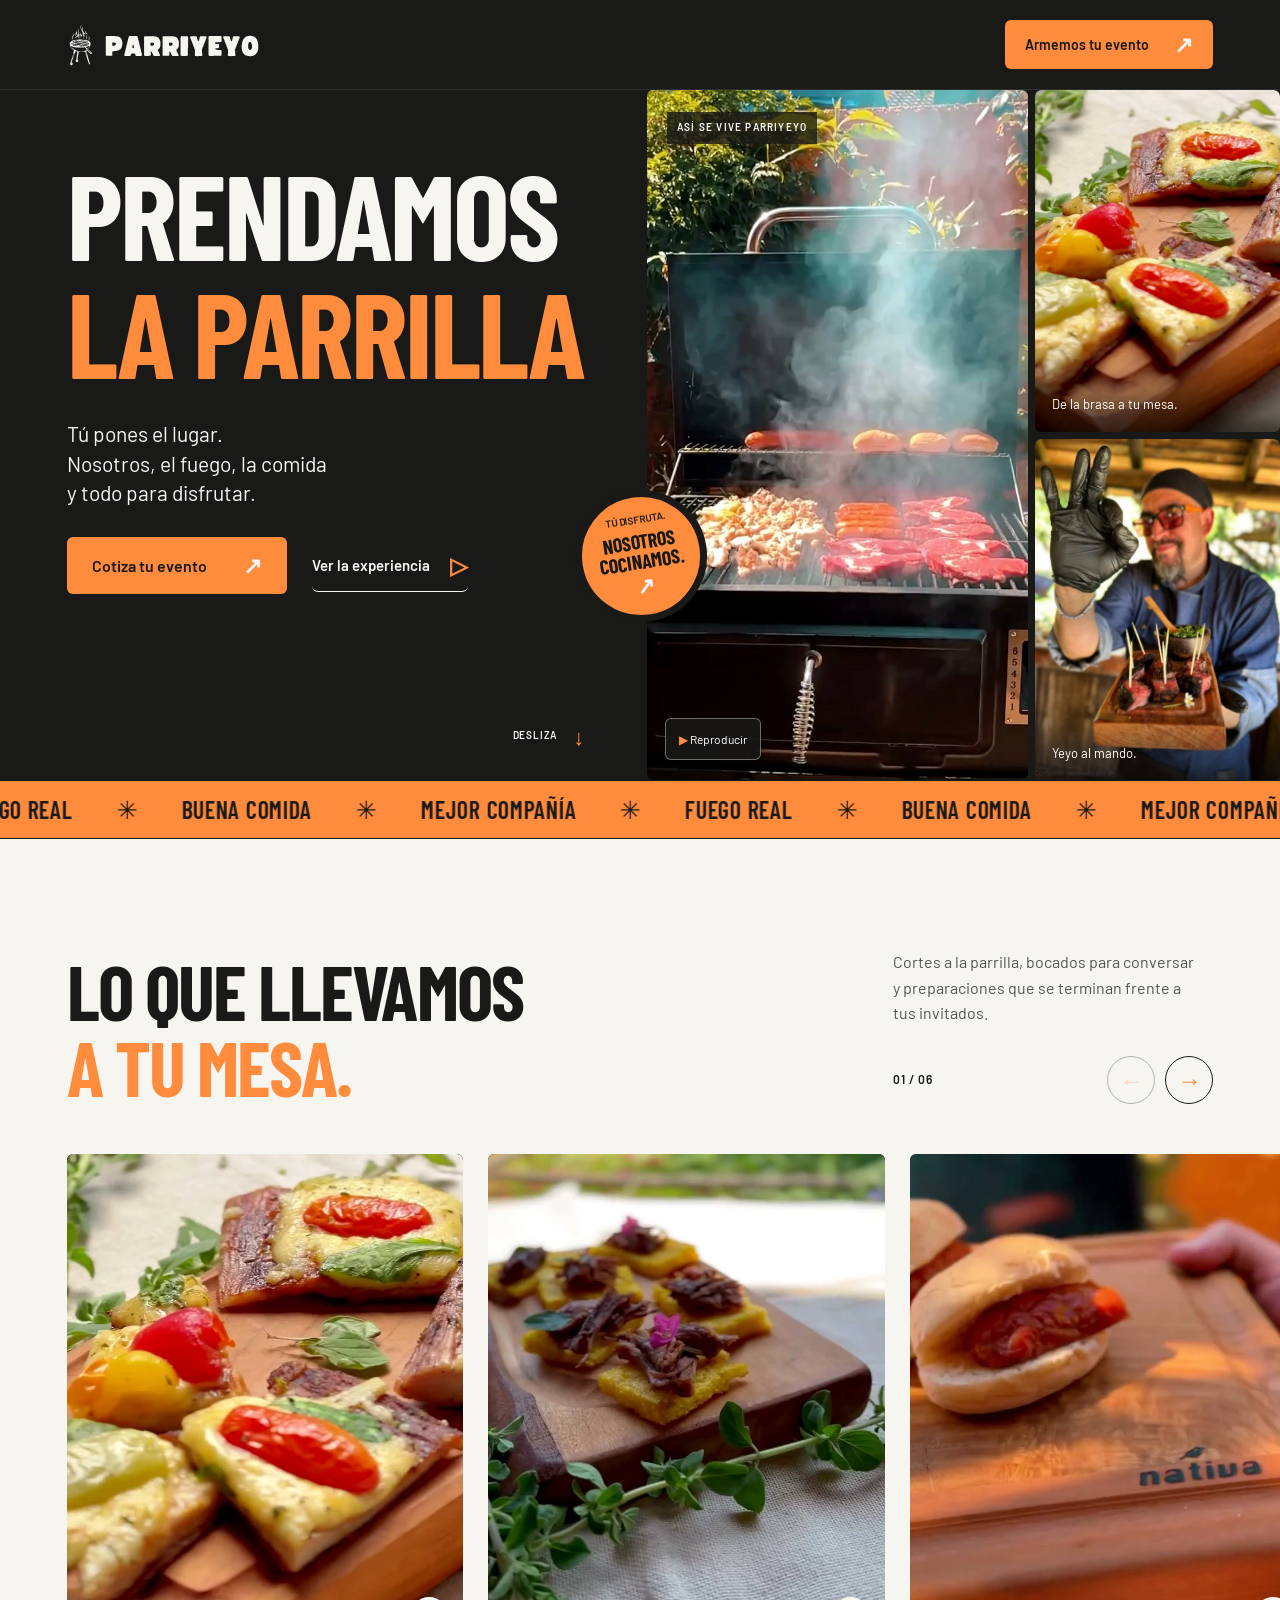
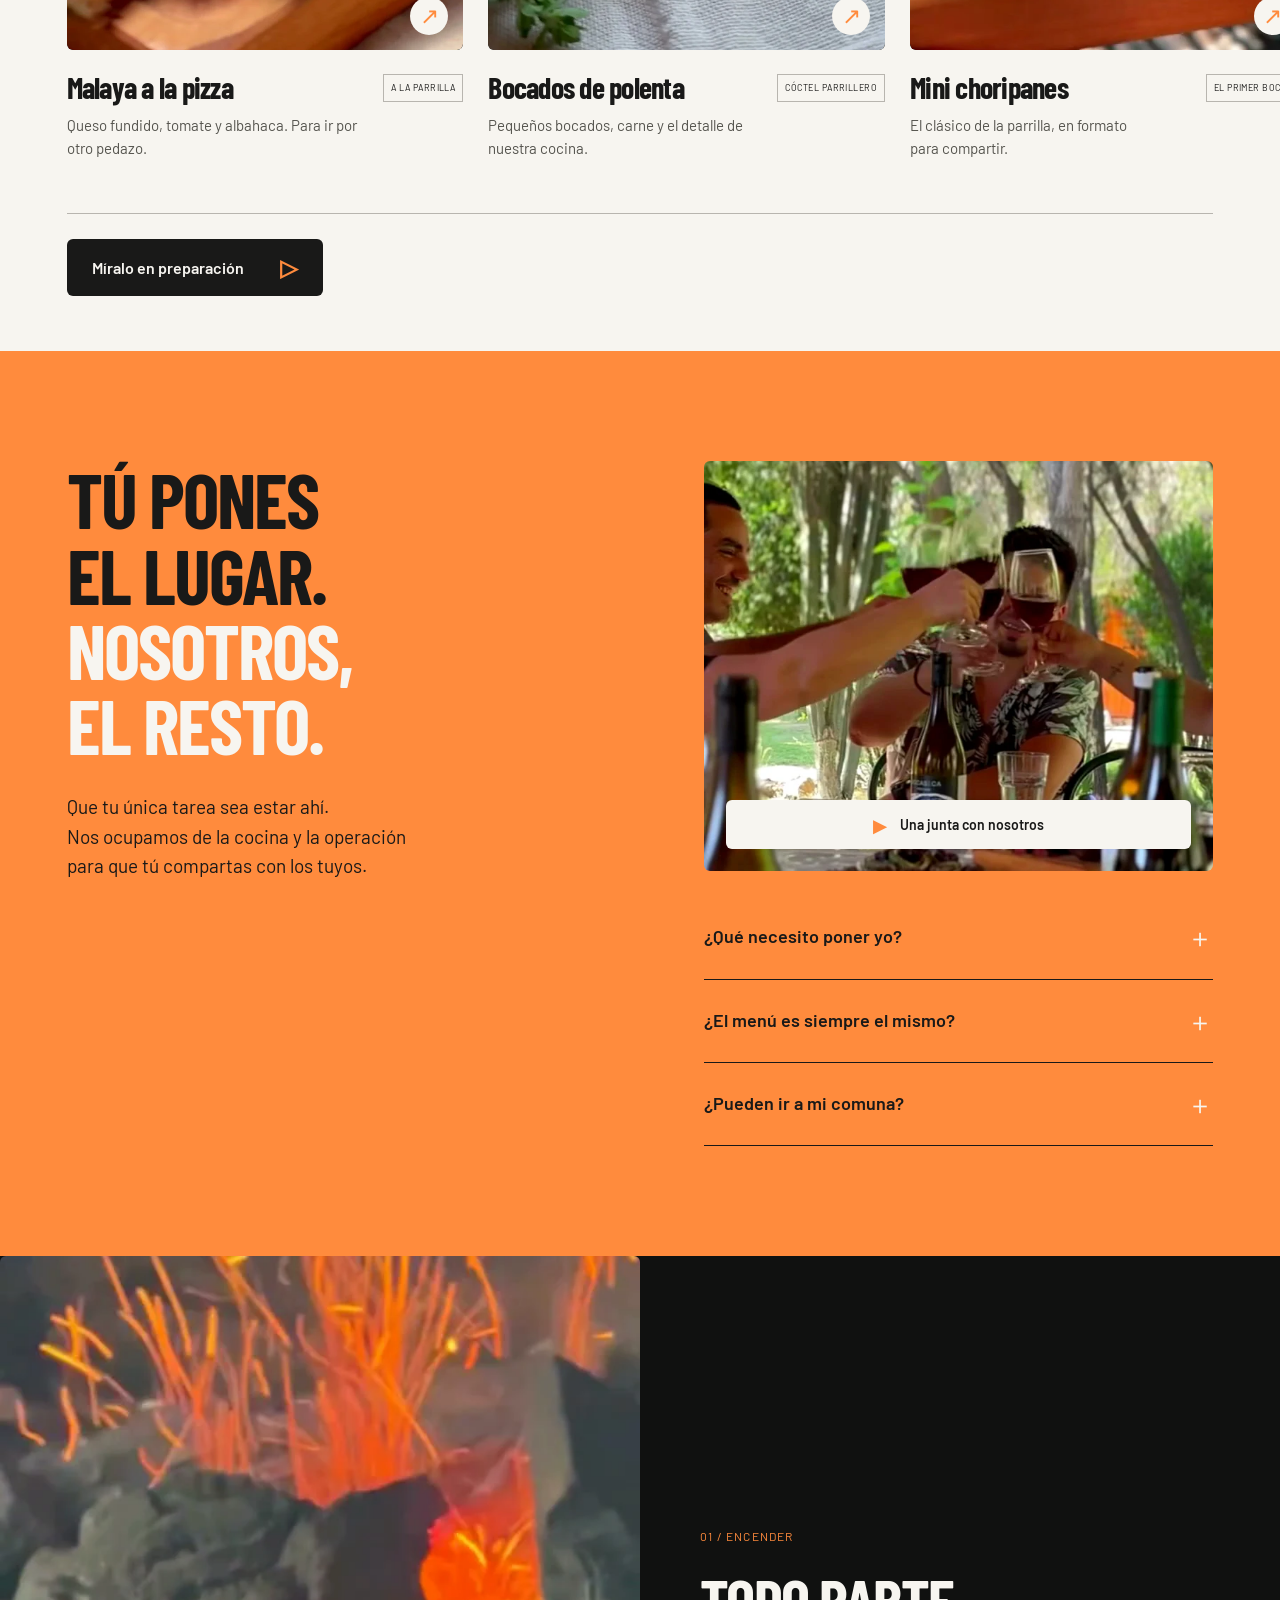
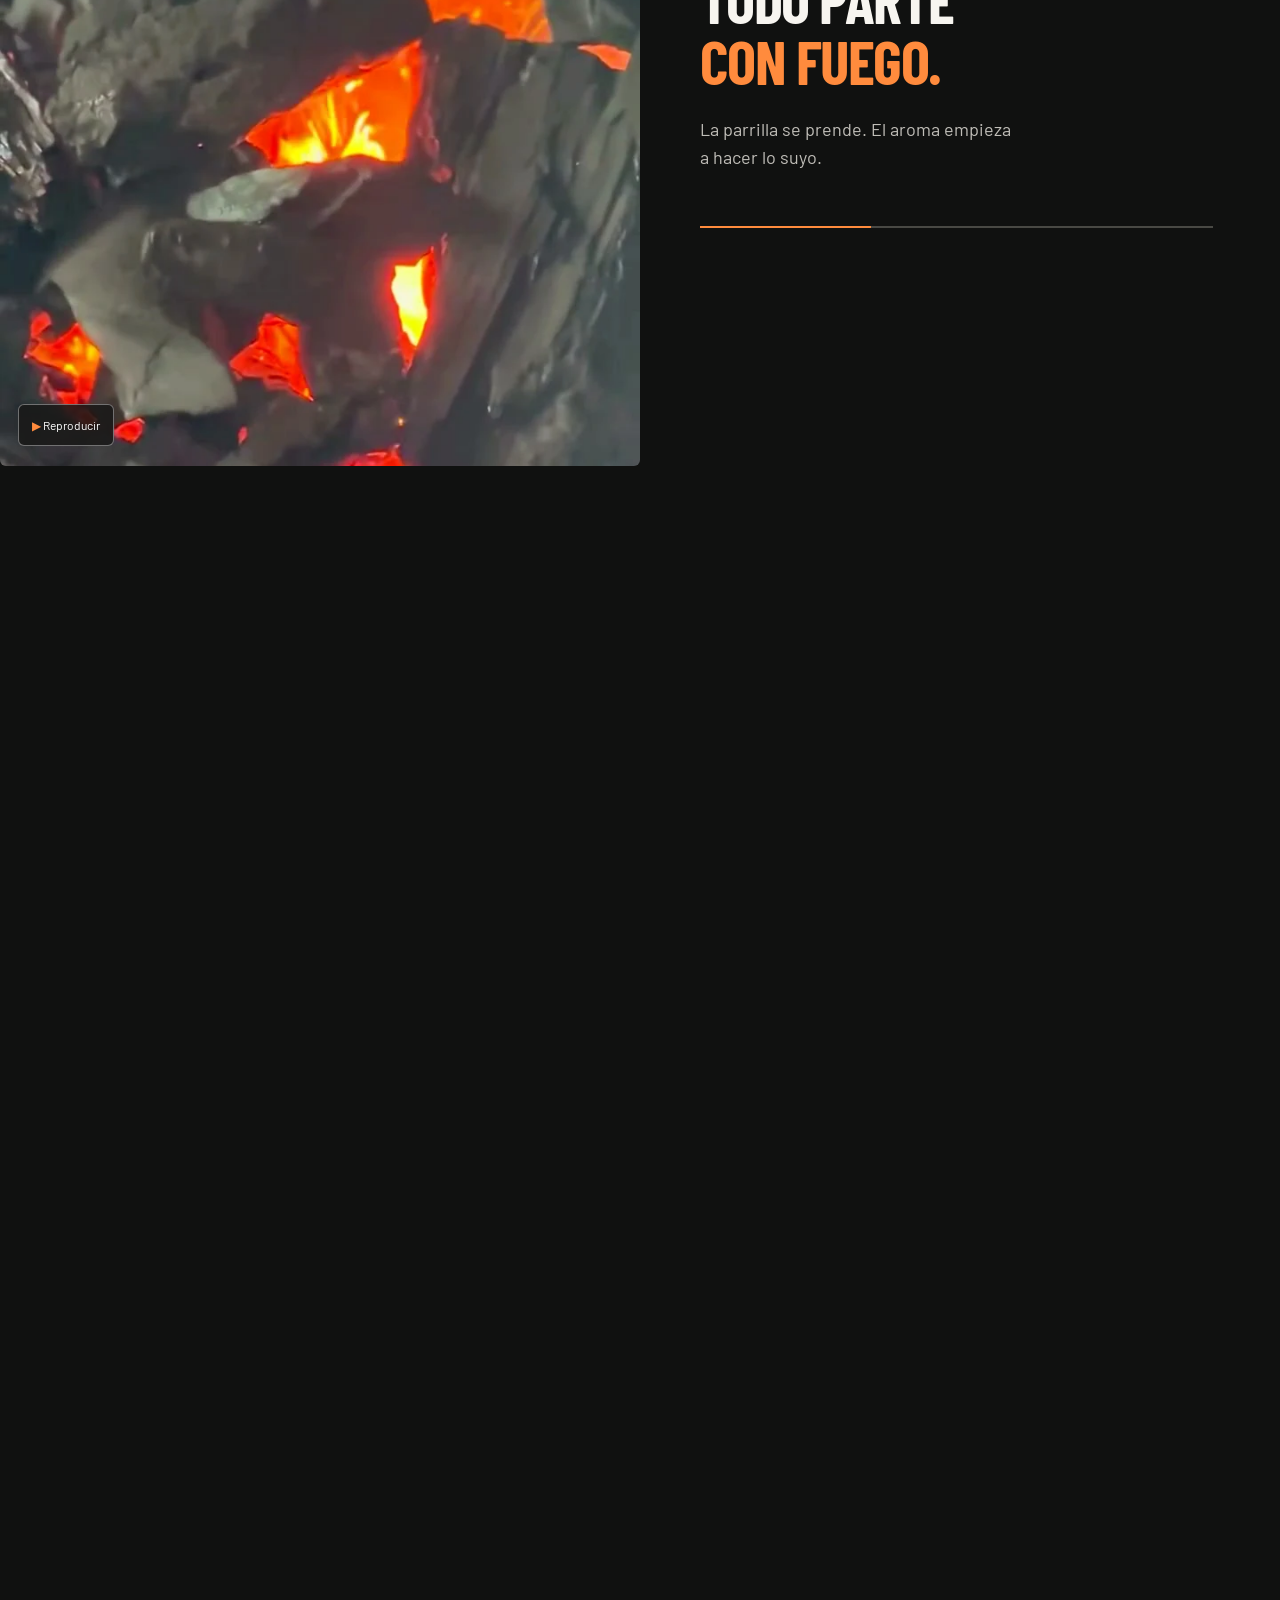
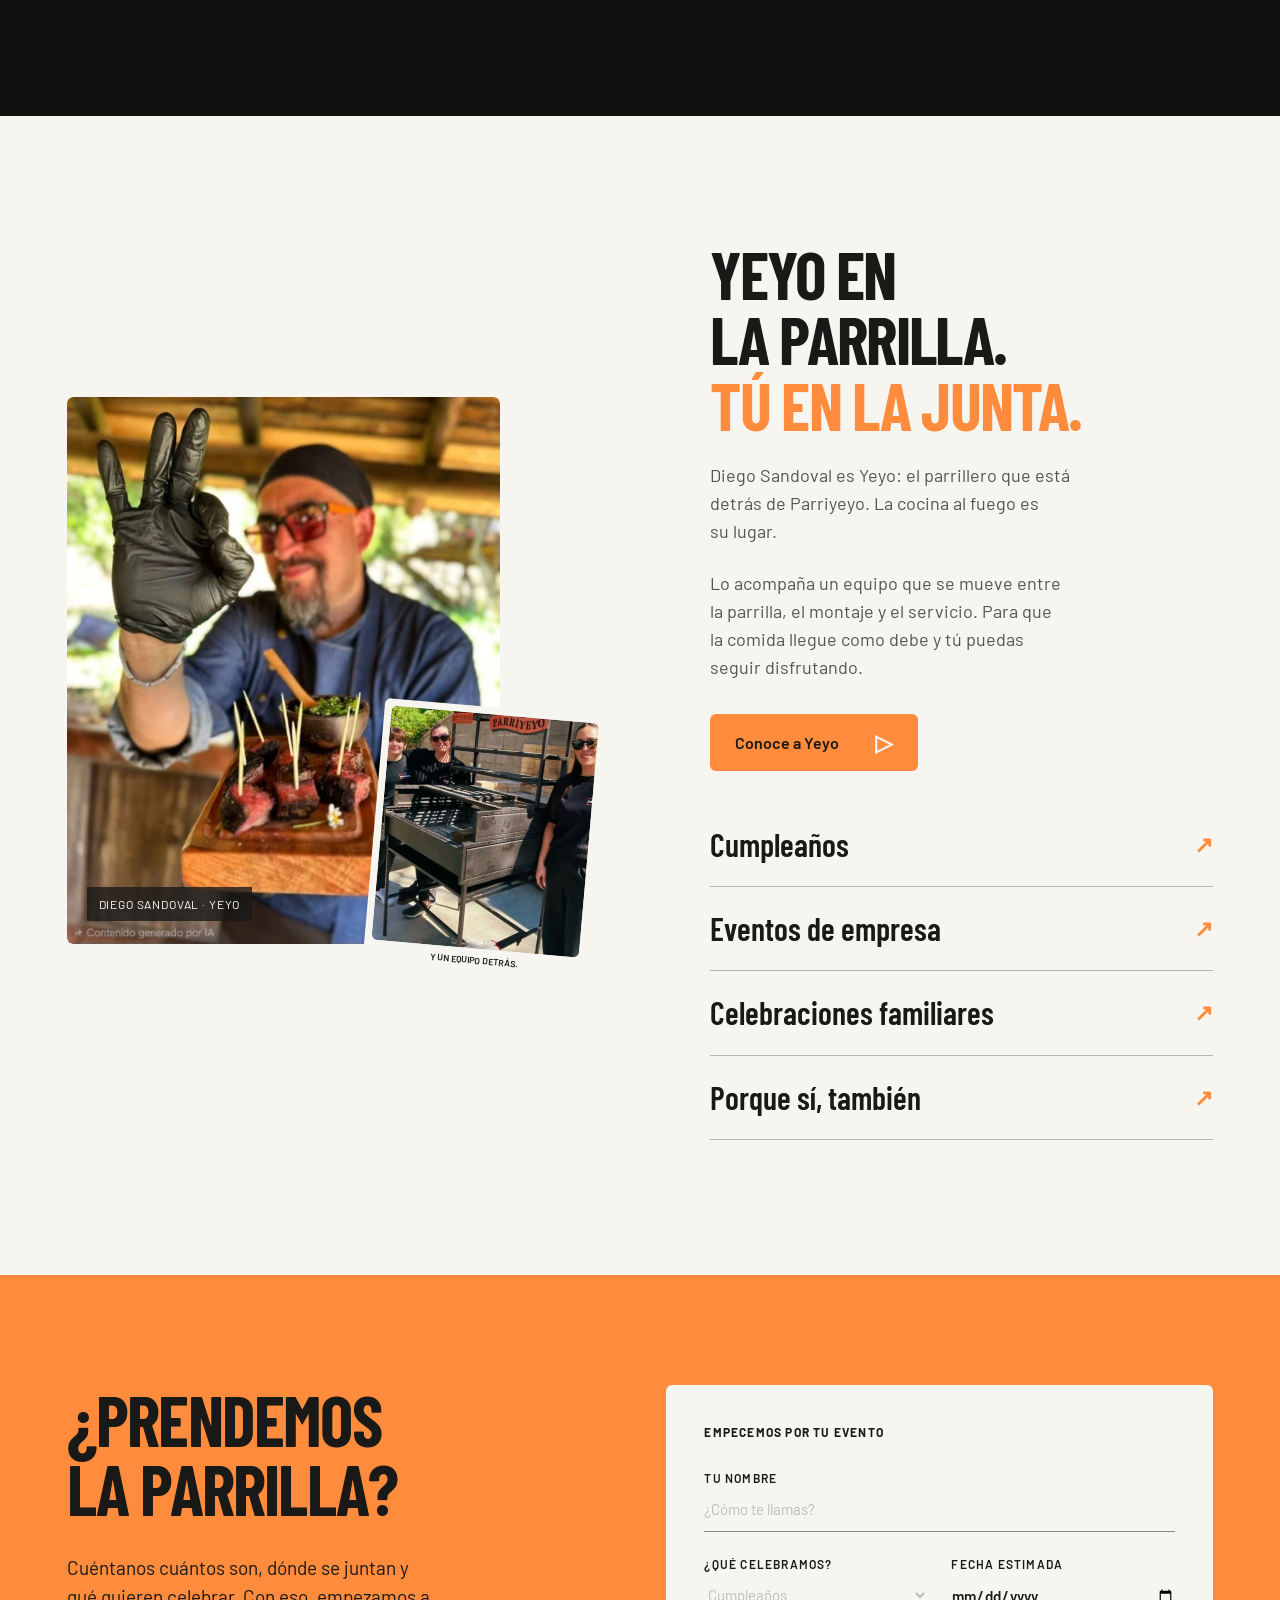
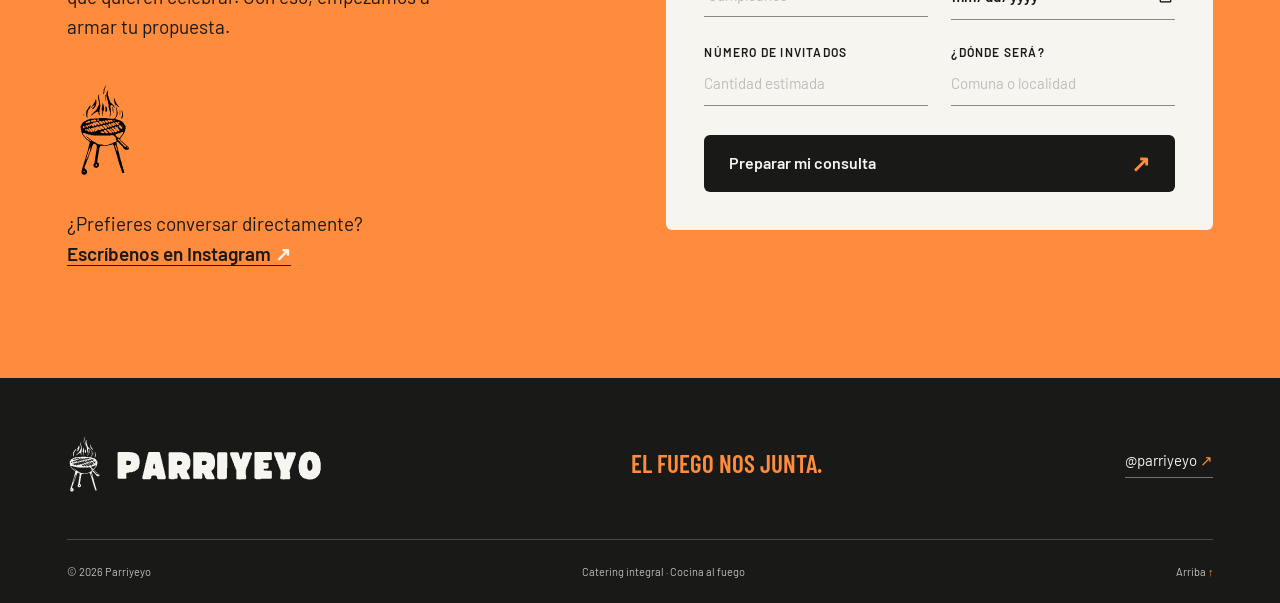
==== index.html @ b61f3b77 "Keep Prendamos whole with smaller mobile-only opening word" ====
<!doctype html>
<html lang="es-CL">
<head>
<meta charset="utf-8"><meta name="viewport" content="width=device-width,initial-scale=1">
<title>Parriyeyo — La buena junta empieza en la parrilla</title>
<meta name="description" content="Catering integral con fuego, bocados y buena compañía. Tú pones el lugar; Parriyeyo se encarga de la comida, la parrilla, los bebestibles y el montaje. Cotiza tu evento.">
<meta name="theme-color" content="#191918"><meta property="og:title" content="Parriyeyo — La buena junta empieza en la parrilla"><meta property="og:description" content="Tú pones el lugar. Nosotros, el resto. Catering integral para celebrar alrededor de la buena comida."><meta property="og:image" content="https://parriyeyo.vercel.app/assets/editorial/malaya.webp"><meta property="og:type" content="website"><meta property="og:url" content="https://parriyeyo.vercel.app/">
<link rel="canonical" href="https://parriyeyo.vercel.app/"><link rel="icon" href="assets/marca/isotipo.svg" type="image/svg+xml"><link rel="stylesheet" href="assets/fonts/fonts.css"><link rel="stylesheet" href="styles.css">
<link rel="preload" as="image" href="assets/editorial/parrilla.webp">
<script src="assets/vendor/gsap.min.js" defer></script><script src="assets/vendor/ScrollTrigger.min.js" defer></script><script src="contenido.js" defer></script><script src="script.js" defer></script>
</head>
<body>
<a class="skip" href="#contenido">Saltar al contenido</a>
<header class="site-header"><a href="#inicio" class="brand" aria-label="Parriyeyo, inicio"><img src="assets/marca/imagotipo-horizontal.svg" alt="Parriyeyo" width="210" height="50"></a><button class="menu-toggle" aria-expanded="false" aria-controls="navigation">Menú <span aria-hidden="true">＋</span></button><nav id="navigation" aria-label="Navegación principal"><a class="button button-small" href="#cotizar">Armemos tu evento <span aria-hidden="true">↗</span></a></nav></header>
<main id="contenido">
<section class="hero" id="inicio" aria-labelledby="hero-title">
<div class="hero-copy"><h1 id="hero-title"><span class="hero-opening">PRENDAMOS</span><br><em>LA PARRILLA</em></h1><p class="hero-description">Tú pones el lugar.<br>Nosotros, el fuego, la comida<br>y todo para disfrutar.</p><div class="hero-actions"><a class="button" href="#cotizar">Cotiza tu evento <span aria-hidden="true">↗</span></a><button class="text-button" data-video="experiencia" data-title="Una junta con Parriyeyo">Ver la experiencia <span aria-hidden="true">▷</span></button></div><div class="hero-foot"><a href="#cocina" aria-label="Bajar a nuestra cocina">DESLIZA <span aria-hidden="true">↓</span></a></div></div>
<div class="hero-visual"><div class="hero-film"><video id="hero-video" class="ambient" muted loop playsinline preload="none" poster="assets/editorial/parrilla.webp" aria-label="Preparaciones de Parriyeyo: fuego, cortes, bocados y Diego sirviendo" data-src="assets/video/la-junta.mp4"></video><span class="film-label">ASÍ SE VIVE PARRIYEYO</span><button id="motion-toggle" class="media-control" aria-label="Reproducir video de portada"><span class="ui-icon" aria-hidden="true">▶</span> Reproducir</button></div><div class="hero-stills"><figure><img src="assets/editorial/malaya.webp" alt="Malaya a la pizza con tomate, queso y albahaca" width="720" height="1062" fetchpriority="high"><figcaption>De la brasa a tu mesa.</figcaption></figure><figure><img src="assets/editorial/yeyo-gesto.webp" alt="Yeyo sonriendo, con una tabla de bocados y su gesto de aprobación" width="1216" height="1536"><figcaption>Yeyo al mando.</figcaption></figure></div><a class="round-seal" href="#experiencia" aria-label="Conoce el catering integral">TÚ DISFRUTA.<br><strong>NOSOTROS<br>COCINAMOS.</strong><span aria-hidden="true">↗</span></a></div>
</section>
<div class="ticker" aria-label="Fuego, buena comida y buena compañía"><div class="ticker-track" aria-hidden="true"><span>FUEGO REAL</span><i>✳</i><span>BUENA COMIDA</span><i>✳</i><span>MEJOR COMPAÑÍA</span><i>✳</i><span>FUEGO REAL</span><i>✳</i><span>BUENA COMIDA</span><i>✳</i><span>MEJOR COMPAÑÍA</span><i>✳</i></div></div>
<section class="kitchen section" id="cocina" aria-labelledby="kitchen-title"><div class="section-heading"><div><h2 id="kitchen-title">LO QUE LLEVAMOS<br><em>A TU MESA.</em></h2></div><div class="section-aside"><p>Cortes a la parrilla, bocados para conversar y preparaciones que se terminan frente a tus invitados.</p><div class="rail-controls"><span id="rail-count" aria-live="polite">01 / 06</span><button id="dish-prev" class="arrow-button" aria-label="Preparación anterior" aria-controls="dish-rail"><span class="ui-icon" aria-hidden="true">←</span></button><button id="dish-next" class="arrow-button" aria-label="Siguiente preparación" aria-controls="dish-rail"><span class="ui-icon" aria-hidden="true">→</span></button></div></div></div>
<div class="dish-rail" id="dish-rail" tabindex="0" role="region" aria-label="Carrusel de preparaciones; desliza o usa las flechas">
<article class="dish"><button class="dish-photo" data-gallery="malaya" data-caption="Malaya a la pizza" aria-label="Ampliar foto de malaya a la pizza"><img src="assets/editorial/malaya.webp" alt="Malaya con queso fundido, tomate y hojas de albahaca" width="720" height="1062" loading="lazy"><span aria-hidden="true">↗</span></button><div class="dish-caption"><h3>Malaya a la pizza</h3><span>A LA PARRILLA</span></div><p>Queso fundido, tomate y albahaca. Para ir por otro pedazo.</p></article>
<article class="dish"><button class="dish-photo" data-gallery="polenta" data-caption="Bocados de polenta" aria-label="Ampliar foto de bocados de polenta"><img src="assets/editorial/polenta.webp" alt="Bocados dorados de polenta con carne y flores comestibles" width="720" height="999" loading="lazy"><span aria-hidden="true">↗</span></button><div class="dish-caption"><h3>Bocados de polenta</h3><span>CÓCTEL PARRILLERO</span></div><p>Pequeños bocados, carne y el detalle de nuestra cocina.</p></article>
<article class="dish"><button class="dish-photo" data-gallery="choripan" data-caption="Mini choripanes" aria-label="Ampliar foto de mini choripanes"><img src="assets/editorial/choripan.webp" alt="Mini choripanes recién preparados sobre una tabla" width="720" height="794" loading="lazy"><span aria-hidden="true">↗</span></button><div class="dish-caption"><h3>Mini choripanes</h3><span>EL PRIMER BOCADO</span></div><p>El clásico de la parrilla, en formato para compartir.</p></article>
<article class="dish"><button class="dish-photo" data-gallery="flat-iron" data-caption="Flat iron" aria-label="Ampliar foto de flat iron"><img src="assets/editorial/flat-iron.webp" alt="Flat iron cortado en láminas, con su centro rosado" width="720" height="921" loading="lazy"><span aria-hidden="true">↗</span></button><div class="dish-caption"><h3>Flat iron</h3><span>CORTE Y FUEGO</span></div><p>La carne al centro. El corte justo antes de servir.</p></article>
<article class="dish"><button class="dish-photo" data-gallery="disco" data-caption="Mar y tierra al disco" aria-label="Ampliar foto de mar y tierra al disco"><img src="assets/editorial/disco.webp" alt="Preparación de mar y tierra al disco con verduras y mariscos" width="720" height="781" loading="lazy"><span aria-hidden="true">↗</span></button><div class="dish-caption"><h3>Mar y tierra al disco</h3><span>COCINA EN VIVO</span></div><p>Otra forma de reunir sabores alrededor del fuego.</p></article>
<article class="dish"><button class="dish-photo" data-gallery="brochetas" data-caption="Brochetas a la brasa" aria-label="Ampliar foto de brochetas a la brasa"><img src="assets/editorial/brochetas.webp" alt="Brochetas de carne y verduras cocinándose en la parrilla Parriyeyo" width="720" height="1024" loading="lazy"><span aria-hidden="true">↗</span></button><div class="dish-caption"><h3>Brochetas a la brasa</h3><span>DIRECTO DEL FUEGO</span></div><p>Color, verduras y carne que llegan recién hechos.</p></article>
</div><div class="kitchen-bottom"><button class="button" data-video="cocina" data-title="En la cocina de Parriyeyo">Míralo en preparación <span aria-hidden="true">▷</span></button></div></section>
<section class="experience section" id="experiencia" aria-labelledby="experience-title"><div class="experience-intro"><h2 id="experience-title">TÚ PONES<br><em>EL LUGAR.</em><br><span class="experience-punch">NOSOTROS,<br>EL RESTO.</span></h2><p>Que tu única tarea sea estar ahí.<br>Nos ocupamos de la cocina y la operación para que tú compartas con los tuyos.</p></div><div class="experience-stories"><figure class="experience-photo"><img src="assets/editorial/mesa.webp" alt="Invitados conversando alrededor de una mesa al aire libre" loading="lazy" width="720" height="1216" data-parallax><button class="play-pill" data-video="experiencia" data-title="Una junta con Parriyeyo"><span aria-hidden="true">▶</span> Una junta con nosotros</button></figure><div class="service-list"><details><summary>¿Qué necesito poner yo? <span aria-hidden="true">＋</span></summary><p>El lugar del evento. Conversemos sobre el espacio disponible, sus accesos y las condiciones para cocinar y montar el servicio.</p></details><details><summary>¿El menú es siempre el mismo? <span aria-hidden="true">＋</span></summary><p>Lo acordamos contigo según la ocasión y el formato de servicio. Las fotos muestran preparaciones de Parriyeyo; el menú final y sus cantidades quedan definidos en tu propuesta.</p></details><details><summary>¿Pueden ir a mi comuna? <span aria-hidden="true">＋</span></summary><p>Indícanos la comuna o localidad en tu consulta. Confirmaremos disponibilidad, traslado y condiciones para tu evento.</p></details></div></div></section>
<section class="ritual" aria-label="De la brasa al encuentro"><div class="ritual-stage"><div class="ritual-images"><div class="ritual-image active ritual-film"><video id="ritual-video" muted loop playsinline preload="metadata" poster="assets/editorial/fuego.webp" data-src="assets/video/ritual-loop.mp4" aria-label="Fuego, preparaciones y encuentros de Parriyeyo en movimiento"></video><button id="ritual-video-toggle" class="media-control" type="button" aria-label="Reproducir video de fuego"><span class="ui-icon" aria-hidden="true">▶</span> Reproducir</button></div></div><div class="ritual-copy"><div class="ritual-step active"><span>01 / ENCENDER</span><h2>TODO PARTE<br><span class="ritual-ending">CON <em>FUEGO.</em></span></h2><p>La parrilla se prende. El aroma empieza a hacer lo suyo.</p></div><div class="ritual-step"><span>02 / PREPARAR</span><h2>EL OFICIO ESTÁ<br><span class="ritual-ending">EN <em>EL DETALLE.</em></span></h2><p>Cocinar, cortar, terminar. Ahí mismo, frente a ustedes.</p></div><div class="ritual-step"><span>03 / COMPARTIR</span><h2>LO MEJOR ES<br><em>JUNTARSE.</em></h2><p>El primer bocado abre la conversación. Del resto, nos encargamos nosotros.</p></div><div class="ritual-progress" aria-hidden="true"><span></span></div></div></div></section>
<section class="chef section" id="yeyo" aria-labelledby="chef-title"><div class="chef-visual"><div class="chef-pictures"><figure class="chef-main"><img src="assets/editorial/yeyo-gesto.webp" alt="Diego Sandoval, Yeyo, sonriendo y presentando una tabla de bocados" width="1216" height="1536" loading="lazy"><figcaption>DIEGO SANDOVAL · YEYO</figcaption></figure><figure class="team-photo"><img src="assets/editorial/equipo.webp" alt="Integrantes del equipo Parriyeyo durante un evento" width="720" height="1062" loading="lazy"><figcaption>Y UN EQUIPO DETRÁS.</figcaption></figure></div><button class="button chef-cta-mobile" data-video="yeyo" data-title="Yeyo te muestra sus preparaciones">Conoce a Yeyo <span aria-hidden="true">▷</span></button></div><div class="chef-copy"><h2 id="chef-title">YEYO EN<br>LA PARRILLA.<br><em>TÚ EN LA JUNTA.</em></h2><p>Diego Sandoval es Yeyo: el parrillero que está detrás de Parriyeyo. La cocina al fuego es su lugar.</p><p>Lo acompaña un equipo que se mueve entre la parrilla, el montaje y el servicio. Para que la comida llegue como debe y tú puedas seguir disfrutando.</p><button class="button chef-cta-desktop" data-video="yeyo" data-title="Yeyo te muestra sus preparaciones">Conoce a Yeyo <span aria-hidden="true">▷</span></button><div class="occasion-links"><a href="#cotizar" data-event="Cumpleaños">Cumpleaños <span aria-hidden="true">↗</span></a><a href="#cotizar" data-event="Evento de empresa">Eventos de empresa <span aria-hidden="true">↗</span></a><a href="#cotizar" data-event="Celebración familiar">Celebraciones familiares <span aria-hidden="true">↗</span></a><a href="#cotizar" data-event="Otra ocasión">Porque sí, también <span aria-hidden="true">↗</span></a></div></div></section>

<section class="quote section" id="cotizar" aria-labelledby="quote-title"><div class="quote-copy"><h2 id="quote-title">¿PRENDEMOS<br><em>LA PARRILLA?</em></h2><p>Cuéntanos cuántos son, dónde se juntan y qué quieren celebrar. Con eso, empezamos a armar tu propuesta.</p><img src="assets/marca/isotipo.svg" alt="" class="quote-mark" width="100" height="140"><p class="quote-direct">¿Prefieres conversar directamente?<br><a href="https://www.instagram.com/parriyeyo/" target="_blank" rel="noopener noreferrer">Escríbenos en Instagram <span class="ui-icon" aria-hidden="true">↗</span></a></p></div><form id="quote-form"><p class="form-intro">EMPECEMOS POR TU EVENTO</p><div class="form-grid"><label class="wide"><span class="field-title">Tu nombre</span><input id="name" name="name" autocomplete="given-name" required maxlength="100" placeholder="¿Cómo te llamas?"></label><label><span class="field-title">¿Qué celebramos?</span><select id="occasion" name="occasion"><option>Cumpleaños</option><option>Evento de empresa</option><option>Celebración familiar</option><option>Otra ocasión</option></select></label><label><span class="field-title">Fecha estimada</span><input id="date" name="date" type="date"></label><label><span class="field-title">Número de invitados</span><input id="guests" name="guests" type="number" min="1" max="10000" required inputmode="numeric" placeholder="Cantidad estimada"></label><label><span class="field-title">¿Dónde será?</span><input id="place" name="place" required maxlength="180" placeholder="Comuna o localidad"></label></div><button type="submit" class="button">Preparar mi consulta <span aria-hidden="true">↗</span></button></form></section>

<section id="aliados" class="partners section" hidden><h2>Nos acompañan</h2><div id="partner-list"></div></section><div id="conditions-download" class="section" hidden><a id="conditions-link" class="text-link">Descargar condiciones del servicio <span class="ui-icon" aria-hidden="true">↗</span></a></div>
</main>
<footer><div class="footer-top"><a href="#inicio" aria-label="Volver al inicio"><img src="assets/marca/imagotipo-horizontal.svg" alt="Parriyeyo" width="300" height="71"></a><p>EL FUEGO NOS JUNTA.</p><a href="https://www.instagram.com/parriyeyo/" target="_blank" rel="noopener noreferrer">@parriyeyo <span class="ui-icon" aria-hidden="true">↗</span></a></div><div class="footer-bottom"><span>© <span id="year">2026</span> Parriyeyo</span><span>Catering integral · Cocina al fuego</span><a href="#inicio">Arriba <span class="ui-icon" aria-hidden="true">↑</span></a></div></footer>
<dialog id="video-dialog" aria-labelledby="video-title"><div class="dialog-head"><h2 id="video-title">Parriyeyo en acción</h2><button class="dialog-close" aria-label="Cerrar video">✕</button></div><video id="brand-video" controls playsinline preload="none"></video><p>Videos de <a href="https://www.instagram.com/parriyeyo/" target="_blank" rel="noopener noreferrer">@parriyeyo <span class="ui-icon" aria-hidden="true">↗</span></a></p></dialog>
<dialog id="gallery-dialog" aria-labelledby="gallery-caption"><div class="dialog-head"><p id="gallery-caption"></p><button class="dialog-close" aria-label="Cerrar fotografía">✕</button></div><img id="gallery-image" alt=""><div class="gallery-controls"><button id="previous-image" class="arrow-button" aria-label="Fotografía anterior"><span class="ui-icon" aria-hidden="true">←</span></button><button id="next-image" class="arrow-button" aria-label="Fotografía siguiente"><span class="ui-icon" aria-hidden="true">→</span></button></div></dialog>
<dialog id="quote-dialog" aria-labelledby="quote-dialog-title"><div class="dialog-head"><h2 id="quote-dialog-title">Tu consulta está lista.</h2><button class="dialog-close" aria-label="Cerrar consulta">✕</button></div><p>Copia el mensaje y pégalo en el chat de Instagram de Parriyeyo.</p><label for="quote-message" class="sr-only">Mensaje preparado</label><textarea id="quote-message" readonly rows="10"></textarea><div class="quote-dialog-actions"><button id="copy-message" class="button">Copiar mensaje</button><a class="text-link" href="https://www.instagram.com/parriyeyo/" target="_blank" rel="noopener noreferrer">Abrir Instagram <span class="ui-icon" aria-hidden="true">↗</span></a></div><p id="copy-status" role="status">El mensaje todavía no se ha enviado.</p></dialog>
</body></html>
---- assets/fonts/fonts.css ----
/* Fuentes WOFF2 incorporadas en CSS bloqueante: sin descarga tardía ni swap. Fuentes originales y licencia OFL conservadas. */
@font-face{font-family:'Barlow';font-style:normal;font-weight:400;font-display:block;src:url([data-uri]) format('woff2')}
@font-face{font-family:'Barlow';font-style:normal;font-weight:500;font-display:block;src:url([data-uri]) format('woff2')}
@font-face{font-family:'Barlow';font-style:normal;font-weight:600;font-display:block;src:url([data-uri]) format('woff2')}
@font-face{font-family:'Barlow';font-style:normal;font-weight:700;font-display:block;src:url([data-uri]) format('woff2')}
@font-face{font-family:'Barlow Condensed';font-style:normal;font-weight:600;font-display:block;src:url([data-uri]) format('woff2')}
@font-face{font-family:'Barlow Condensed';font-style:normal;font-weight:700;font-display:block;src:url([data-uri]) format('woff2')}
@font-face{font-family:'Barlow Condensed';font-style:normal;font-weight:800;font-display:block;src:url([data-uri]) format('woff2')}
---- styles.css ----
:root{--ink:#191918;--black:#101110;--paper:#f7f5f0;--orange:#ff8b3d;--muted:#c0beb8;--line:#494944;--space:clamp(24px,5.2vw,100px);--display:'Barlow Condensed','Arial Narrow',Impact,sans-serif;--body:'Barlow',Arial,sans-serif;--z-header:10;--z-dialog:30}
*{box-sizing:border-box}html{scroll-behavior:smooth;scroll-padding-top:90px}body{margin:0;background:var(--paper);color:var(--ink);font:18px/1.55 var(--body);overflow-x:clip}body.modal-open{overflow:hidden}a{color:inherit;text-decoration:none}button,input,textarea,select{font:inherit}button,a{-webkit-tap-highlight-color:transparent}button{cursor:pointer}button:disabled{cursor:default;opacity:.3}button{color:inherit}img,video{display:block;width:100%;height:100%;object-fit:cover}figure,p,h1,h2,h3{margin:0}h1,h2,h3{font-family:var(--display);text-wrap:balance;line-height:.98;letter-spacing:-.025em}h1,h2{font-weight:700}h2{font-size:clamp(46px,5.2vw,80px)}h3{font-size:32px}em{font-style:normal}p{text-wrap:pretty}a,button,input,textarea,select,summary{touch-action:manipulation}button:focus-visible,a:focus-visible,summary:focus-visible,input:focus-visible,select:focus-visible,textarea:focus-visible,[tabindex]:focus-visible{outline:3px solid var(--ink);outline-offset:5px}.hero :focus-visible,.site-header :focus-visible,.ritual :focus-visible,footer :focus-visible{outline-color:var(--orange)}[hidden]{display:none!important}.sr-only{position:absolute;width:1px;height:1px;padding:0;margin:-1px;overflow:hidden;clip:rect(0,0,0,0);white-space:nowrap;border:0}.skip{position:fixed;top:10px;left:10px;z-index:40;padding:12px 20px;background:var(--orange);transform:translateY(-200%)}.skip:focus{transform:none}.section{padding:110px var(--space)}.eyebrow{font-size:12px;font-weight:600;letter-spacing:.15em;text-transform:uppercase;margin-bottom:25px}.button{display:inline-flex;align-items:center;justify-content:space-between;gap:36px;min-height:56px;padding:16px 24px;border:1px solid transparent;background:var(--orange);color:var(--ink);font-size:16px;font-weight:600;line-height:1.25;transition:background .22s,transform .25s}.button span{font-size:23px;line-height:1;transition:transform .25s}.button:hover{background:#ffac73;transform:translateY(-2px)}.button:hover span{transform:translate(2px,-2px)}.button-small{min-height:44px;padding:12px 19px;font-size:14px;gap:25px}.text-button,.text-link{display:inline-flex;gap:20px;align-items:center;background:none;border:0;border-bottom:1px solid currentColor;padding:8px 0;font-size:15px;font-weight:600;transition:gap .2s}.text-button:hover,.text-link:hover{gap:28px}.text-button span{font-size:23px}.site-header{height:90px;display:flex;align-items:center;justify-content:space-between;gap:30px;padding:0 var(--space);background:var(--ink);color:var(--paper);position:sticky;top:0;z-index:var(--z-header);border-bottom:1px solid #ffffff18}.brand{width:196px;flex-shrink:0}.brand img{height:auto;object-fit:contain}.site-header nav{display:flex;align-items:center;gap:35px;font-size:14px;font-weight:500}.site-header nav>a:not(.button){position:relative;padding:12px 0}.site-header nav>a:not(.button):after{content:'';position:absolute;height:1px;bottom:7px;left:0;width:100%;background:var(--orange);transform:scaleX(0);transform-origin:left;transition:transform .25s}.site-header nav>a:hover:after{transform:scaleX(1)}.menu-toggle{display:none}
.hero{background:var(--ink);color:var(--paper);display:grid;grid-template-columns:1fr 1fr;min-height:690px;max-width:1920px;margin:auto}.hero-copy{padding:65px 35px 27px var(--space);display:flex;flex-direction:column;align-items:flex-start;justify-content:center}.hero .eyebrow{display:flex;align-items:center;gap:10px;margin-bottom:30px}.ember{width:7px;height:7px;background:var(--orange);border-radius:50%}.hero h1{line-height:.98;letter-spacing:-.025em}.hero h1 em{color:var(--orange)}.hero-description{font-size:21px;line-height:1.4;margin-top:29px}.hero-actions{display:flex;align-items:center;gap:25px;flex-wrap:wrap;margin-top:30px}.hero-foot{display:flex;align-items:center;justify-content:space-between;width:100%;gap:20px;font-size:10px;font-weight:600;letter-spacing:.08em;margin-top:auto;padding-top:42px;padding-right:20px}.hero-foot a{display:flex;align-items:center;gap:16px}.hero-foot a span{font-size:22px}.hero-visual{display:grid;grid-template-columns:1.55fr 1fr;gap:7px;position:relative;background:var(--ink);padding-left:7px;min-width:0}.hero-film{position:relative;overflow:hidden;min-height:690px}.hero-film video{position:absolute;inset:0}.film-label{position:absolute;top:22px;left:20px;font-size:10px;font-weight:600;letter-spacing:.12em;color:white;background:#191918c9;padding:8px 10px}.media-control{position:absolute;bottom:20px;left:18px;background:#191918db;color:white;border:1px solid #ffffff60;min-height:42px;padding:10px 13px;font-size:12px}.hero-stills{display:grid;grid-template-rows:1fr 1fr;gap:7px;min-width:0}.hero-stills figure{position:relative;overflow:hidden}.hero-stills img{position:absolute;inset:0;transition:transform .7s}.hero-stills figure:hover img{transform:scale(1.045)}.hero-stills figcaption{position:absolute;bottom:0;left:0;right:0;padding:42px 17px 17px;color:white;font-size:13px;background:linear-gradient(transparent,#000b)}.round-seal{width:132px;height:132px;background:var(--orange);border-radius:50%;display:flex;align-items:center;justify-content:center;flex-direction:column;text-align:center;font-size:10px;line-height:1.1;font-weight:600;position:absolute;left:-65px;top:58%;transform:rotate(-9deg);border:7px solid var(--paper)}.round-seal strong{font:700 20px/1 var(--display);margin:6px 0 2px}.round-seal>span{font-size:22px}.ticker{background:var(--orange);overflow:hidden;padding:16px 0;border-block:1px solid var(--ink)}.ticker-track{display:flex;align-items:center;gap:44px;width:max-content;will-change:transform}.ticker span{font:600 24px/1 var(--display);letter-spacing:.03em}.ticker i{font-style:normal;font-size:25px;line-height:1}
.kitchen{--muted:#55544e;--line:#b8b5af;background:var(--paper);color:var(--ink);overflow:hidden;padding-bottom:55px}.section-heading{display:flex;justify-content:space-between;gap:60px;align-items:flex-end;margin-bottom:50px}.kitchen h2 em{color:var(--orange)}.section-aside{max-width:320px}.section-aside>p{font-size:16px;color:var(--muted);line-height:1.6}.rail-controls{display:flex;align-items:center;gap:10px;margin-top:30px}.rail-controls>span{font-size:12px;font-weight:600;letter-spacing:.08em;margin-right:auto}.arrow-button{width:48px;height:48px;border:1px solid currentColor;background:none;border-radius:50%;font-size:24px;line-height:1;transition:background .2s,color .2s}.arrow-button:hover:enabled{background:var(--orange);color:var(--ink);border-color:var(--orange)}.dish-rail{display:flex;gap:25px;overflow-x:auto;scroll-snap-type:x mandatory;scrollbar-width:thin;scrollbar-color:#79746b transparent;padding-bottom:25px;margin-right:calc(-1 * var(--space));padding-right:var(--space);overscroll-behavior-x:contain}.dish{flex:0 0 min(31vw,420px);min-width:0;scroll-snap-align:start}.dish-photo{width:100%;aspect-ratio:4/5;position:relative;display:block;padding:0;border:0;overflow:hidden;background:#30302b}.dish-photo img{transition:transform .6s cubic-bezier(.2,.7,.2,1)}.dish-photo:hover img{transform:scale(1.05)}.dish-photo>span{position:absolute;bottom:15px;right:15px;width:38px;height:38px;display:grid;place-items:center;background:var(--paper);color:var(--ink);border-radius:50%;font-size:23px}.dish-caption{display:flex;justify-content:space-between;gap:15px;align-items:start;margin-top:21px}.dish-caption h3{font-size:30px;line-height:1.1}.dish-caption>span{font-size:9px;letter-spacing:.05em;border:1px solid var(--line);padding:6px 7px;white-space:nowrap;margin-top:3px}.dish>p{font-size:15px;color:var(--muted);margin-top:10px;max-width:37ch}.kitchen-bottom{display:flex;justify-content:space-between;gap:40px;align-items:center;border-top:1px solid var(--line);margin-top:28px;padding-top:25px}.kitchen-bottom>p{font-size:13px;color:var(--muted);max-width:55ch}.kitchen-bottom .button{flex-shrink:0}
.experience{background:var(--orange);color:var(--ink);display:grid;grid-template-columns:1fr 1fr;gap:10vw;align-items:start}.hero h1,.kitchen h2,.experience h2{font-size:clamp(60px,6vw,90px)}.experience h2 em{color:var(--ink)}.experience-intro>p:not(.eyebrow){margin-top:30px;max-width:34ch;font-size:19px}.experience-intro .text-link{margin-top:32px}.experience-photo{height:410px;overflow:hidden;position:relative}.experience-photo img{object-position:50% 15%;height:115%;margin-top:-6%}.play-pill{position:absolute;bottom:22px;left:22px;right:22px;display:flex;align-items:center;gap:14px;justify-content:center;min-height:49px;background:var(--paper);color:var(--ink);border:0;font-size:14px;font-weight:600;transition:background .2s}.play-pill:hover{background:var(--orange)}.play-pill span{font-size:17px}.service-list{margin-top:25px}details{border-bottom:1px solid #b8b5af}summary{list-style:none;cursor:pointer;display:flex;align-items:center;justify-content:space-between;gap:20px;font-weight:600;padding:21px 0;min-height:62px}summary::-webkit-details-marker{display:none}summary>span{font-size:26px;font-weight:400;transition:transform .2s}details[open] summary>span{transform:rotate(45deg)}details p{font-size:16px;line-height:1.65;max-width:50ch;padding-bottom:22px;color:#55544e}
.ritual{background:var(--black);color:var(--paper)}.ritual-stage{display:grid;grid-template-columns:1fr 1fr;min-height:680px;position:relative}.ritual-images{position:relative;min-height:680px;overflow:hidden}.ritual-image{display:none;position:absolute;inset:0}.ritual-image.active{display:block}.ritual-copy{padding:70px var(--space) 60px 60px;display:flex;flex-direction:column;justify-content:center}.ritual-copy .eyebrow{max-width:30ch;color:var(--muted);line-height:1.5}.ritual-step{padding:22px 0}.ritual-step>span{display:block;font-size:12px;letter-spacing:.1em;margin-bottom:25px;color:var(--orange)}.ritual-step h2{font-size:clamp(48px,4.8vw,74px)}.ritual-step h2 em{color:var(--orange)}.ritual-step>p{max-width:32ch;font-size:18px;color:var(--muted);margin-top:25px}.ritual:not(.is-pinned) .ritual-step:not(:first-of-type){border-top:1px solid var(--line)}.ritual.is-pinned .ritual-step{display:none}.ritual.is-pinned .ritual-step.active{display:block}.ritual-progress{height:2px;background:var(--line);margin-top:32px;display:none}.ritual.is-pinned .ritual-progress{display:block}.ritual-progress span{height:100%;width:33.333%;display:block;background:var(--orange);transform-origin:left}
.chef{display:grid;grid-template-columns:1.05fr 1fr;gap:9vw;align-items:center;padding-top:125px;padding-bottom:135px}.chef-pictures{position:relative;padding-right:18%;padding-bottom:40px}.chef-main{height:600px;overflow:hidden;position:relative}.chef-main img{height:110%;margin-top:-5%;object-position:center 32%}.chef-main figcaption{position:absolute;left:20px;bottom:23px;color:white;font-size:12px;letter-spacing:.07em;background:#191918c9;padding:8px 12px}.team-photo{position:absolute;right:0;bottom:0;width:42%;aspect-ratio:4/5;transform:rotate(5deg);border:7px solid var(--paper);background:var(--paper)}.team-photo img{height:calc(100% - 28px)}.team-photo figcaption{font-size:9px;font-weight:600;padding:7px 0;text-align:center;line-height:1}.chef h2 em{color:var(--orange)}.chef-copy>p:not(.eyebrow){max-width:36ch;margin-top:25px;color:#55544e;font-size:18px}.chef-copy>.button{margin-top:32px}.occasions{border-top:1px solid #ccc8c0;padding-top:90px;padding-bottom:100px}.occasions h2 em{color:var(--orange)}.occasions .section-heading>p{max-width:33ch;color:#55544e;font-size:18px}.occasion-links{display:grid;grid-template-columns:1fr 1fr;column-gap:60px}.occasion-links a{display:flex;align-items:center;justify-content:space-between;border-bottom:1px solid #b8b5af;padding:24px 0;font:600 32px/1.1 var(--display);transition:padding .25s,color .25s}.occasion-links a:hover{padding-left:10px;color:var(--orange)}.occasion-links span{font-family:var(--body);font-size:23px}
.quote{background:var(--orange);display:grid;grid-template-columns:1fr 1.1fr;gap:8vw;align-items:start}.quote h2{font-size:clamp(54px,5.5vw,86px)}.quote h2 em{color:var(--ink)}.quote-copy>p:not(.eyebrow){max-width:34ch;margin-top:30px;font-size:19px}.quote-mark{width:76px;height:100px;object-fit:contain;margin-top:38px;filter:brightness(0)}.quote-copy .quote-direct{font-size:14px;margin-top:35px}.quote-direct a{font-weight:600;border-bottom:1px solid currentColor}.quote form{background:var(--paper);padding:38px}.form-intro{font-size:12px;font-weight:700;letter-spacing:.1em;margin-bottom:28px}.form-grid{display:grid;grid-template-columns:1fr 1fr;gap:23px}.form-grid label{font-size:13px;font-weight:600;min-width:0}.form-grid label>span{font-size:11px;font-weight:400}.wide{grid-column:1/-1}input,select,textarea{border:0;border-bottom:1px solid #8c8982;background:transparent;border-radius:0;width:100%;min-height:43px;color:var(--ink);padding:10px 0;font-size:15px;max-width:100%;outline-offset:3px}input::placeholder,textarea::placeholder{color:#68665f;opacity:1}select{cursor:pointer}textarea{resize:vertical}form .button{width:100%;margin-top:29px;background:var(--ink);color:var(--paper)}form .button:hover{background:#383834}.form-note{font-size:12px;color:#55544e;line-height:1.65;margin-top:17px}.faq{display:grid;grid-template-columns:1fr 1.1fr;gap:8vw;padding-top:85px;padding-bottom:90px}.faq h2{font-size:45px;line-height:1.05}.faq h2 em{color:var(--orange)}.faq summary{font-size:17px}.faq details:first-child{border-top:1px solid #b8b5af}.partners{padding-top:0}.partners h2{font-size:42px;margin-bottom:25px}#partner-list{display:flex;gap:40px;align-items:center}#partner-list img{width:140px;height:80px;object-fit:contain}footer{background:var(--ink);color:var(--paper);padding:55px var(--space) 23px}.footer-top{display:flex;align-items:center;justify-content:space-between;gap:40px;padding-bottom:45px}.footer-top img{width:260px;height:auto}.footer-top p{font:600 25px var(--display);color:var(--orange)}.footer-top>a:last-child{font-size:15px;border-bottom:1px solid #73736e;padding-bottom:5px}.footer-bottom{display:flex;justify-content:space-between;gap:20px;border-top:1px solid var(--line);padding-top:23px;font-size:11px;color:var(--muted)}
dialog{border:0;background:var(--paper);color:var(--ink);padding:22px;max-width:calc(100vw - 28px);max-height:calc(100dvh - 28px);overflow:auto;z-index:var(--z-dialog)}dialog::backdrop{background:#101110ed}.dialog-head{display:flex;justify-content:space-between;gap:25px;align-items:center;margin-bottom:15px}.dialog-head h2{font-size:27px}.dialog-close{background:none;border:1px solid #9d9991;border-radius:50%;width:42px;height:42px;flex-shrink:0;font-size:21px}.dialog-close:hover{background:var(--orange)}#video-dialog{width:min(520px,calc(100vw - 28px))}#brand-video{width:100%;height:min(67dvh,680px);object-fit:contain;background:var(--black)}#video-dialog>p{font-size:12px;margin-top:14px}#video-dialog>p a{text-decoration:underline}#gallery-dialog{width:min(620px,calc(100vw - 28px))}#gallery-image{height:66dvh;object-fit:contain;background:var(--ink)}#gallery-caption{font-size:15px;font-weight:600}.gallery-controls{display:flex;justify-content:space-between;margin-top:15px}#quote-dialog{width:600px;padding:30px}#quote-dialog>p{font-size:15px;margin:15px 0}#quote-message{background:#eae7df;border:1px solid #c4c0b8;padding:16px;font-size:14px}.quote-dialog-actions{display:flex;align-items:center;justify-content:space-between;gap:20px;margin-top:22px}#copy-status{font-size:13px!important;color:#55544e}
@media(min-width:1600px){.hero{min-height:780px}.hero-film{min-height:780px}.hero-copy{padding-top:75px}.hero-description{margin-top:38px}.hero-actions{margin-top:40px}}
@media(max-width:1150px){.site-header nav{gap:22px}.hero-copy{padding-right:28px}.hero-visual{grid-template-columns:1.6fr .8fr}.hero-actions{gap:12px}.hero-description{font-size:19px}.round-seal{width:115px;height:115px;left:-56px;top:58%}.round-seal strong{font-size:17px}.section-heading{gap:35px}.dish{flex-basis:36vw}.dish-caption{display:block}.dish-caption>span{display:inline-block;margin-top:10px}.experience,.chef{gap:7vw}.ritual-copy{padding-left:38px}.ritual-step h2{font-size:56px}.chef-main{height:520px}.quote{gap:5vw}.quote form{padding:28px}.faq{gap:5vw}}
@media(max-width:800px){:root{--space:26px}html{scroll-padding-top:74px}.site-header{height:74px}.brand{width:164px}.menu-toggle{display:flex;align-items:center;gap:15px;border:1px solid #ffffff60;background:none;color:var(--paper);min-height:42px;padding:8px 12px;font-size:13px}.menu-toggle span{font-size:21px;line-height:1}.site-header nav{display:none;position:absolute;left:0;right:0;top:74px;background:var(--ink);padding:20px var(--space) 28px;align-items:stretch;gap:12px;border-bottom:1px solid var(--line)}.site-header nav.is-open{display:flex;flex-direction:column}.site-header nav>a:not(.button){padding:13px 0;border-bottom:1px solid var(--line)}.hero{grid-template-columns:1fr}.hero-copy{padding:42px var(--space) 30px}.hero .eyebrow{margin-bottom:24px;font-size:10px}.hero-description{margin-top:23px;font-size:18px}.hero-actions{gap:24px;margin-top:25px}.hero-foot{margin-top:27px;padding-top:0;padding-right:0;font-size:9px}.hero-visual{min-height:500px;grid-template-columns:1.3fr 1fr;padding:6px 0 0;gap:6px}.hero-film{min-height:500px}.hero-film video{object-position:center 47%}.hero-stills{gap:6px}.hero-stills figcaption{font-size:12px}.round-seal{left:auto;right:calc(43.5% - 54px);top:calc(50% - 54px);border:5px solid var(--paper);width:108px;height:108px}.round-seal strong{font-size:17px}.ticker{padding:14px 0}.ticker span{font-size:20px}.ticker-track{gap:26px}.ticker i{font-size:19px}.section{padding:75px var(--space)}h2{font-size:clamp(43px,7vw,62px)}.section-heading{display:block;margin-bottom:35px}.section-aside{max-width:none;margin-top:24px}.section-aside>p{max-width:40ch;font-size:16px}.rail-controls{margin-top:24px}.dish{flex-basis:64vw;max-width:370px}.dish-rail{gap:18px}.dish-caption h3{font-size:28px}.dish>p{font-size:14px}.kitchen{padding-bottom:35px}.kitchen-bottom{display:block;margin-top:15px}.kitchen-bottom .button{margin-top:15px}.experience{grid-template-columns:1fr;gap:42px}.hero h1,.kitchen h2,.experience h2{font-size:66px}.experience-intro>p:not(.eyebrow){font-size:18px}.experience-photo{height:420px}.ritual-stage{grid-template-columns:1fr;min-height:0}.ritual-images{min-height:0;height:330px}.ritual-image:first-child{object-position:center 62%}.ritual-copy{padding:38px var(--space) 45px}.ritual-copy .eyebrow{max-width:none;font-size:10px}.ritual-step{padding:24px 0;display:grid;grid-template-columns:1fr 1fr;gap:12px 25px;align-items:center}.ritual-step>span{grid-column:1/-1;font-size:10px;margin-bottom:7px}.ritual-step h2{font-size:38px}.ritual-step>p{font-size:15px;margin-top:0}.chef{grid-template-columns:1fr;gap:45px;padding-bottom:70px}.chef-pictures{max-width:550px;width:100%;padding-right:23%;padding-bottom:25px}.chef-main{height:500px}.team-photo{width:38%;max-height:255px}.chef-copy h2{font-size:58px}.chef-copy>p:not(.eyebrow){max-width:42ch;font-size:17px}.occasions{padding-top:65px}.occasions .section-heading>p{margin-top:25px;max-width:40ch;font-size:17px}.occasion-links{grid-template-columns:1fr;gap:0}.occasion-links a{font-size:29px;padding:21px 0}.quote{grid-template-columns:1fr;gap:38px}.quote h2{font-size:64px}.quote-copy>p:not(.eyebrow){font-size:18px}.quote-mark{display:none}.quote-copy .quote-direct{font-size:14px;margin-top:25px}.quote form{padding:28px 23px}.faq{grid-template-columns:1fr;gap:35px}.faq h2{font-size:42px}.footer-top{flex-wrap:wrap;gap:24px;padding-bottom:30px}.footer-top img{width:220px}.footer-top p{font-size:21px}.footer-bottom{flex-wrap:wrap;gap:14px;font-size:10px}.footer-bottom>span:nth-child(2){display:none}.footer-top>a:last-child{width:fit-content}.quote-dialog-actions{flex-wrap:wrap}}
@media(max-width:390px){:root{--space:20px}.hero-actions{gap:16px}.hero-actions .button{font-size:14px;padding:15px 17px;gap:22px}.hero-actions .text-button{font-size:13px;gap:9px}.hero-visual,.hero-film{min-height:440px}.film-label{font-size:8px;left:10px}.hero-stills figcaption{font-size:11px;padding-inline:10px}.dish{flex-basis:78vw}.hero h1,.kitchen h2,.experience h2{font-size:60px}.ritual-step{grid-template-columns:1fr}.ritual-step h2{font-size:42px}.ritual-step>p{max-width:32ch;margin-top:8px}.chef-main{height:430px}.chef-copy h2{font-size:50px}.quote h2{font-size:55px}.form-grid{grid-template-columns:1fr}.form-grid .wide{grid-column:auto}.quote form{padding:24px 18px}.footer-top{display:block}.footer-top p{margin:25px 0}#quote-dialog{padding:20px}}
@media(prefers-reduced-motion:reduce){html{scroll-behavior:auto}*,*:before,*:after{animation:none!important;transition:none!important}.ticker-track{transform:none!important}.dish-photo:hover img,.hero-stills figure:hover img{transform:none}.ritual-stage{min-height:0}.ritual-images{min-height:550px}.ritual-step h2{font-size:42px}.ritual-step>p{font-size:16px}.ritual-copy{padding-block:40px}}


.hero-stills figure:last-child img{object-position:center top}
.chef-main{height:auto;aspect-ratio:1216/1536}
.chef-main img{height:100%;object-position:center top;margin-top:0}
@media(max-width:800px){.hero-description br:first-child{display:block}.experience-photo img{object-position:center 10%}}
@media(min-width:801px){.ritual.is-pinned .ritual-stage{height:calc(100svh - 90px);min-height:600px;max-height:950px}.ritual.is-pinned .ritual-images{min-height:0;height:100%}}

#motion-mode{background:none;border:0;border-bottom:1px solid currentColor;color:inherit;font-size:11px;padding:0 0 3px;min-height:30px}.reduce-motion{scroll-behavior:auto}.reduce-motion *{transition:none!important;animation:none!important}.reduce-motion .ticker-track{transform:none!important}.reduce-motion .ritual-step h2{font-size:42px}.reduce-motion .ritual-copy{padding-block:40px}

.ritual-stage{background:var(--black)}@media(min-width:801px){.ritual.is-pinned{height:calc(100svh + 1160px)}.ritual.is-pinned .ritual-stage{position:sticky;top:90px}}

/* Match the existing brand palette and contact-section contrast. */
.hero .round-seal{color:var(--ink);border-color:var(--ink)}
.experience .service-list details{border-color:var(--ink)}
.experience .service-list details p{color:var(--ink)}

/* Hero: keep the scroll cue aligned after removing secondary copy. */
.hero-foot{justify-content:flex-end}
.hero-actions .text-button span{color:var(--orange)}

.ritual-film video{width:100%;height:100%;object-fit:cover;object-position:center}
.ritual-film .media-control{z-index:1}

/* Action icons use the accent of their immediate surface. */
:root{--action-icon:var(--orange)}
.experience,.quote{--action-icon:var(--paper)}
.button,.round-seal{--action-icon:var(--paper)}
form .button,.media-control,.play-pill,.dish-photo>span,dialog{--action-icon:var(--orange)}
.arrow-button:hover:enabled,.play-pill:hover{--action-icon:var(--paper)}
.ui-icon,
.menu-toggle>span,
summary>span,
.button>span,
.text-button>span,
.text-link>span,
.hero-foot a>span,
.round-seal>span,
.occasion-links a>span,
.play-pill>span,
.dish-photo>span,
.hero-actions .text-button span{color:var(--action-icon)}

.experience-punch{color:var(--paper)}

/* Mobile header keeps only the brand. */
@media(max-width:800px){.site-header .menu-toggle,.site-header nav,.site-header nav.is-open{display:none}}

/* Keep the video invitation beside the portrait on mobile. */
.chef-cta-mobile{display:none}
.chef-copy .occasion-links{grid-template-columns:1fr;margin-top:32px}
@media(max-width:800px){.chef-cta-mobile{display:inline-flex;margin-top:24px}.chef-copy>.chef-cta-desktop{display:none}}

/* A focused field highlights its title instead of adding a box. */
#quote-form .field-title{display:block;font-family:var(--body);font-size:12px;font-weight:600;letter-spacing:.1em;text-transform:uppercase;transition:color .2s ease}
#quote-form .field-title>span{font-size:11px;font-weight:400}
#quote-form label:focus-within>.field-title{color:#ffbf00}
#quote-form input,#quote-form select{color:var(--ink)}
#quote-form input:focus,#quote-form select:focus{outline:none;box-shadow:none}

/* Placeholder hints stay lighter than labels and entered answers. */
#quote-form input::placeholder,#quote-form textarea::placeholder{font-family:var(--body);font-weight:300;color:var(--ink);opacity:.25}

/* Align paired mobile fields even when their labels wrap. */
@media(max-width:800px){#quote-form .form-grid{grid-template-columns:repeat(2,minmax(0,1fr));gap:24px 18px}#quote-form .form-grid>.wide{grid-column:1/-1}#quote-form .form-grid>label{display:flex;flex-direction:column;min-width:0}#quote-form .field-title{margin-bottom:8px}#quote-form .form-grid input,#quote-form .form-grid select{margin-top:auto;min-width:0;height:46px;flex-shrink:0}#quote-form .button{max-width:100%;gap:16px}}
@media(max-width:350px){#quote-form .form-grid{grid-template-columns:minmax(0,1fr)}}

/* Match the occasion selector text to the light form hints. */
#quote-form #occasion{font-family:var(--body);font-weight:300;color:rgb(25 25 24 / 25%)}
#quote-form #occasion option{color:var(--ink);font-weight:300;background:var(--paper)}

.ritual-step h2 .ritual-ending{color:var(--orange)}

/* Subtle shared corners for photography and rectangular calls to action. */
:root{--corner-radius:6px}
.hero-stills figure,.dish-photo,.experience-photo,.chef-main,.team-photo,.ritual-images,.hero-film{border-radius:var(--corner-radius);overflow:hidden}
img[src^="assets/editorial/"],#gallery-image,#brand-video{border-radius:var(--corner-radius)}
.button,.text-button,.text-link,.play-pill,.media-control,.menu-toggle{border-radius:var(--corner-radius)}

.quote form{border-radius:var(--corner-radius)}

/* Preparation CTA follows the dark button contrast. */
.kitchen-bottom .button{background:var(--ink);color:var(--paper);--action-icon:var(--orange)}
.kitchen-bottom .button:hover{background:#383834}

/* Hero title: two successive 25 percent increases over the shared section scale. */
.hero h1{font-size:clamp(93.75px,9.375vw,140.625px)}
@media(max-width:800px){.hero h1{font-size:103.125px}}
@media(max-width:390px){.hero h1{font-size:93.75px}}

/* Mobile poster lettering without expanding the hero beyond the viewport. */
@media(max-width:600px){.hero-copy{min-width:0}.hero h1{max-width:100%;font-size:min(103.125px,24vw)}}

@media(max-width:600px){.hero h1 .hero-opening{font-size:min(82.5px,18.5vw);white-space:nowrap}}
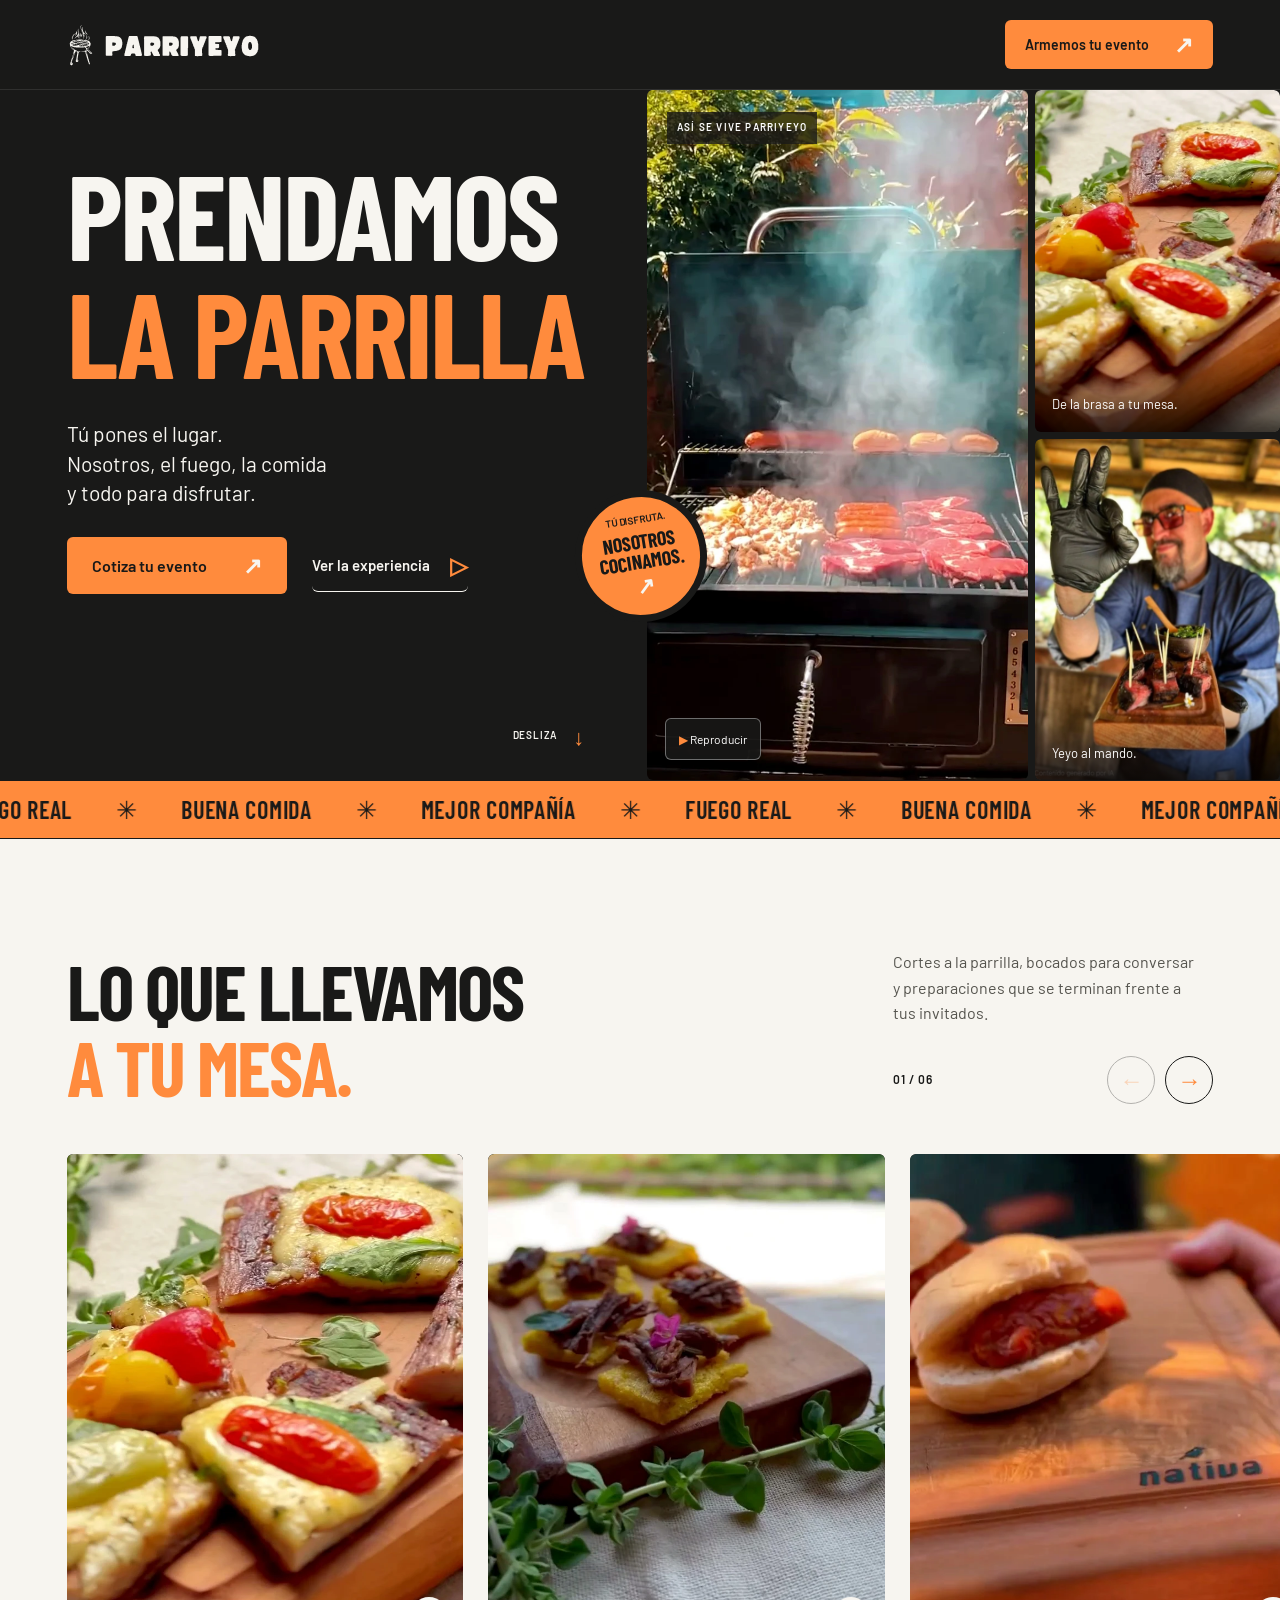
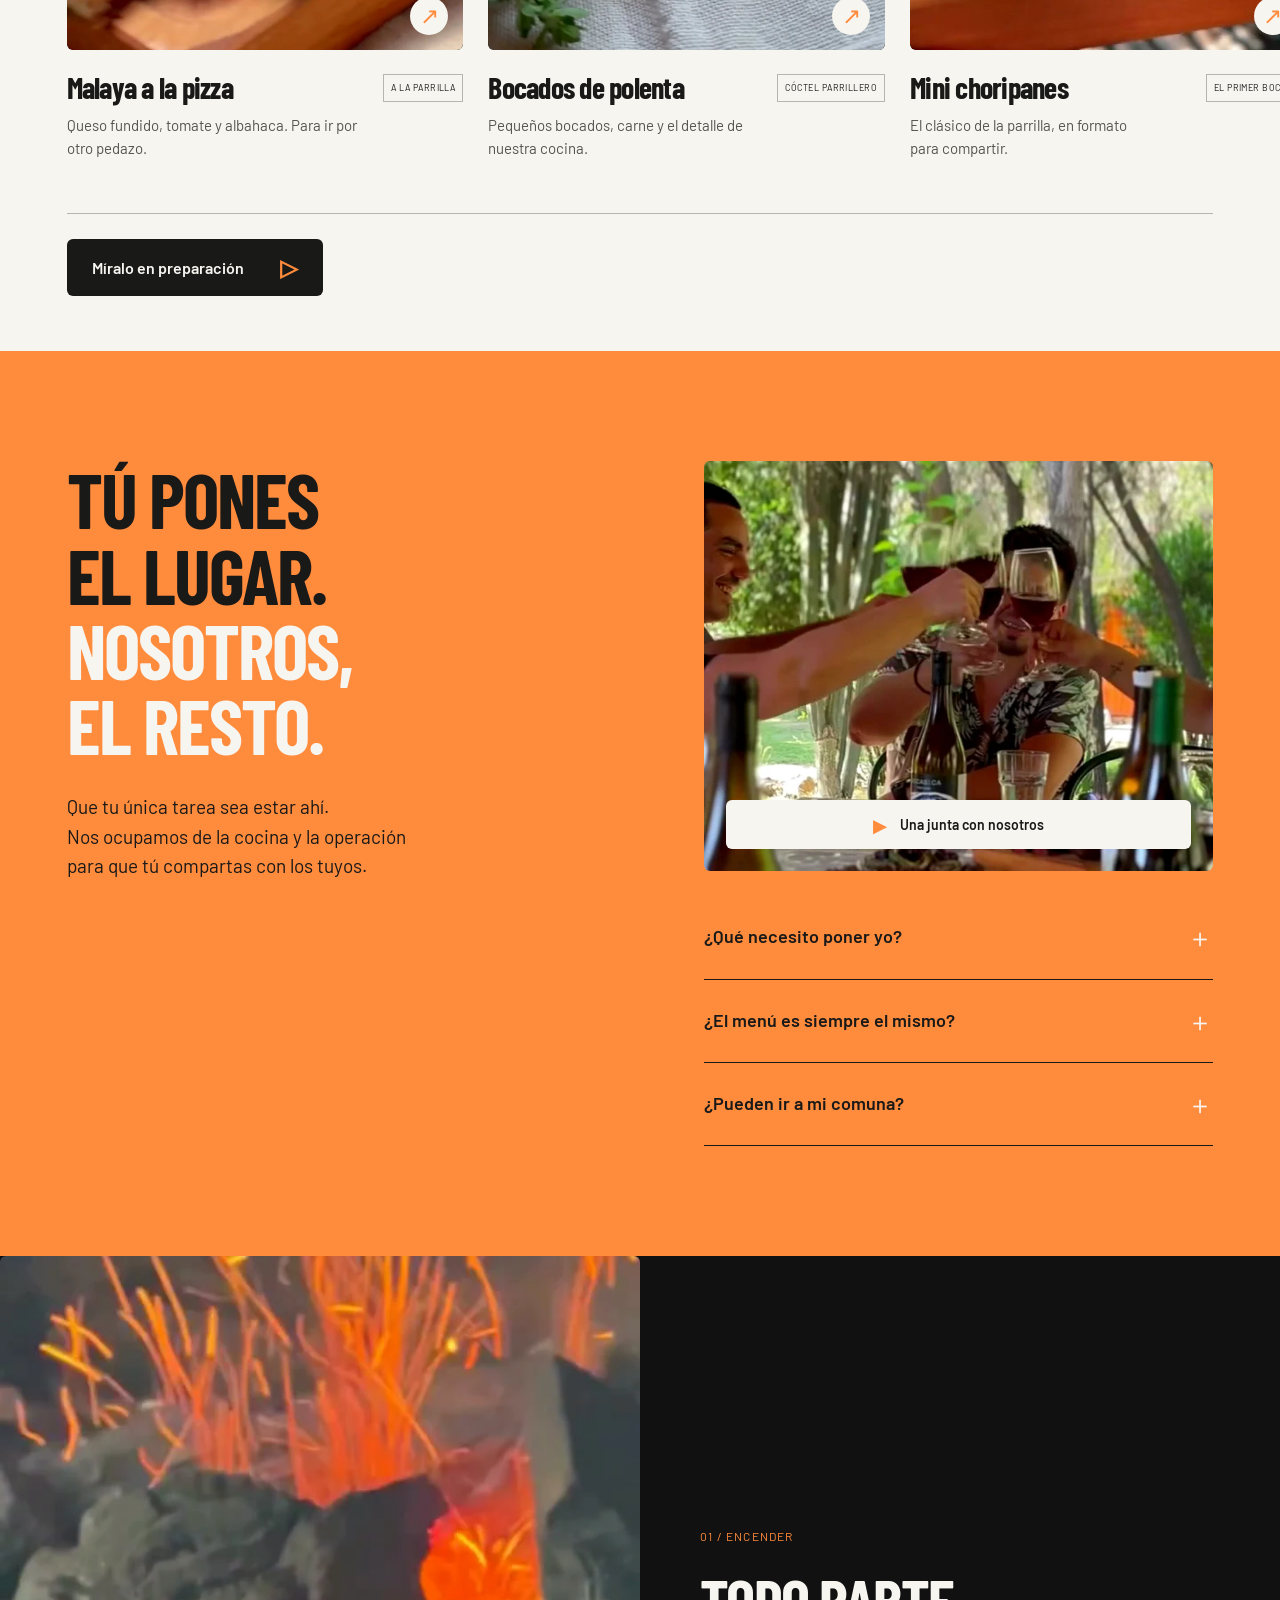
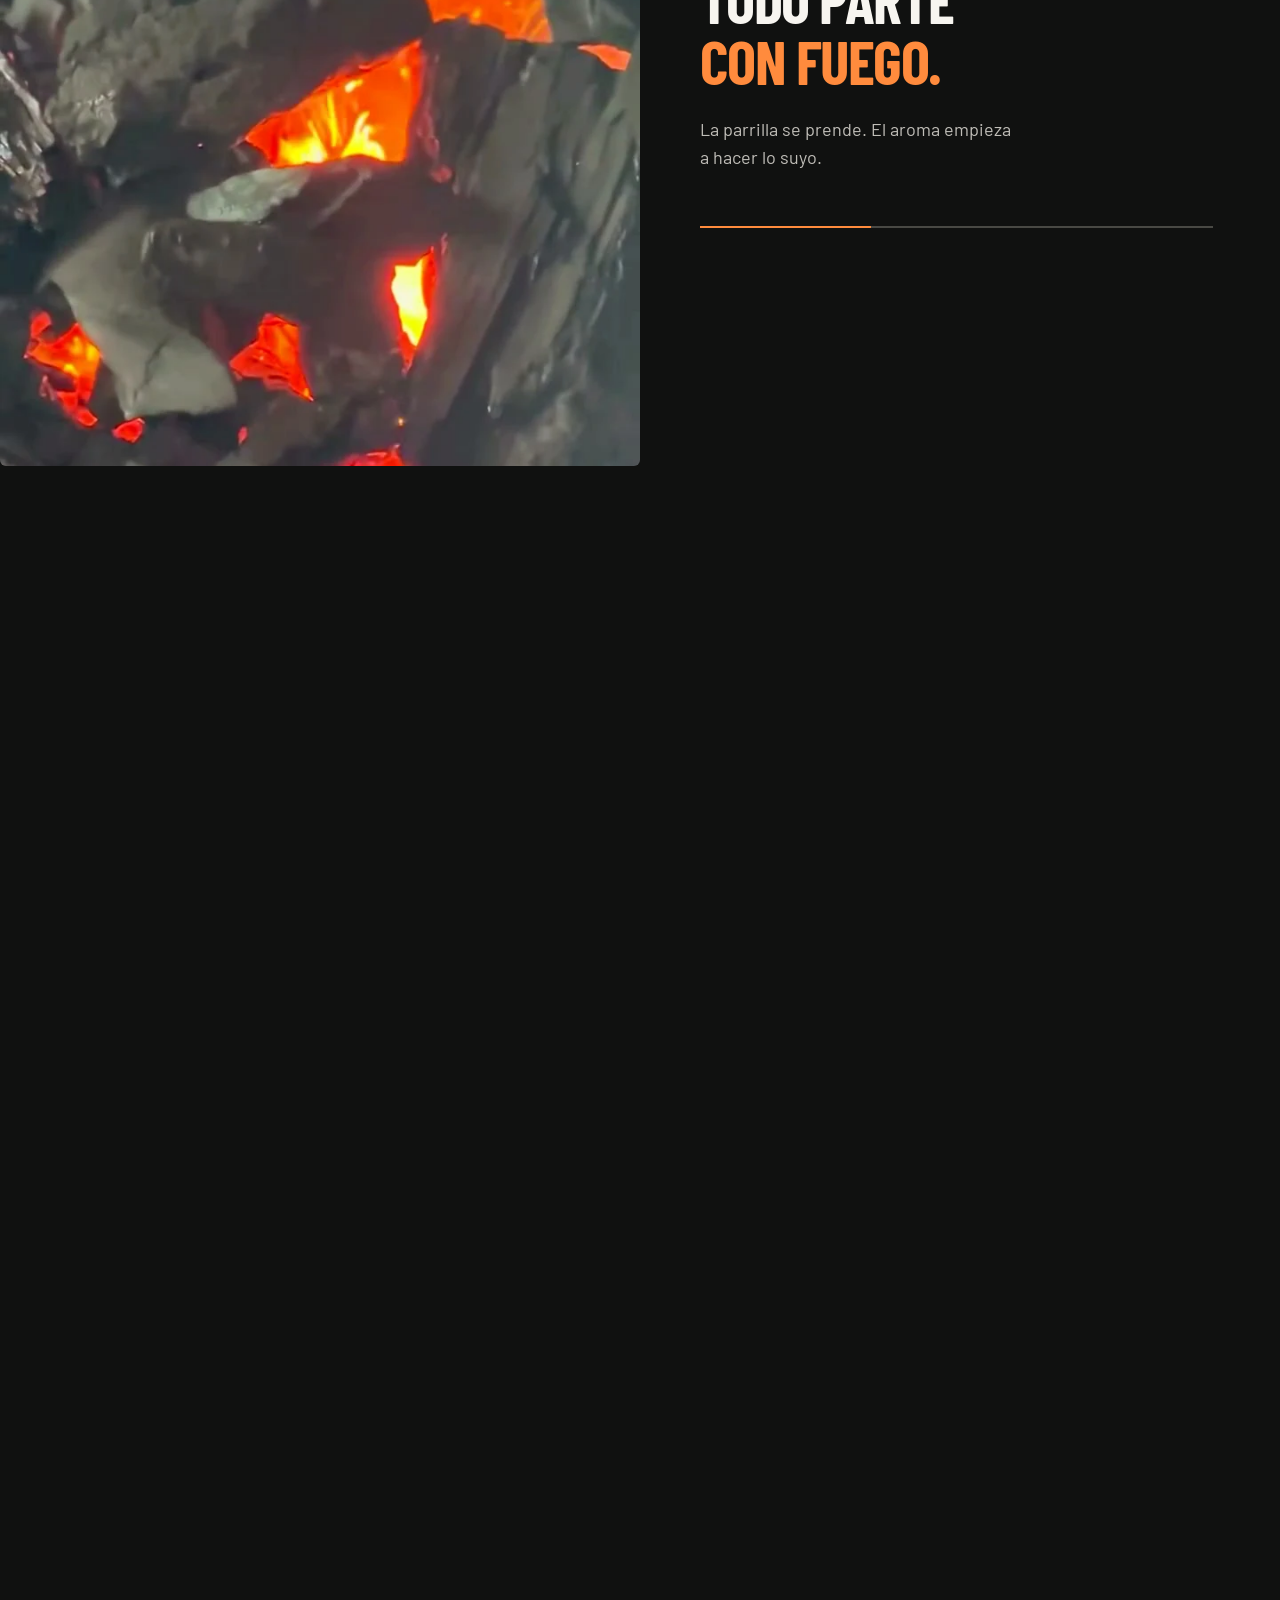
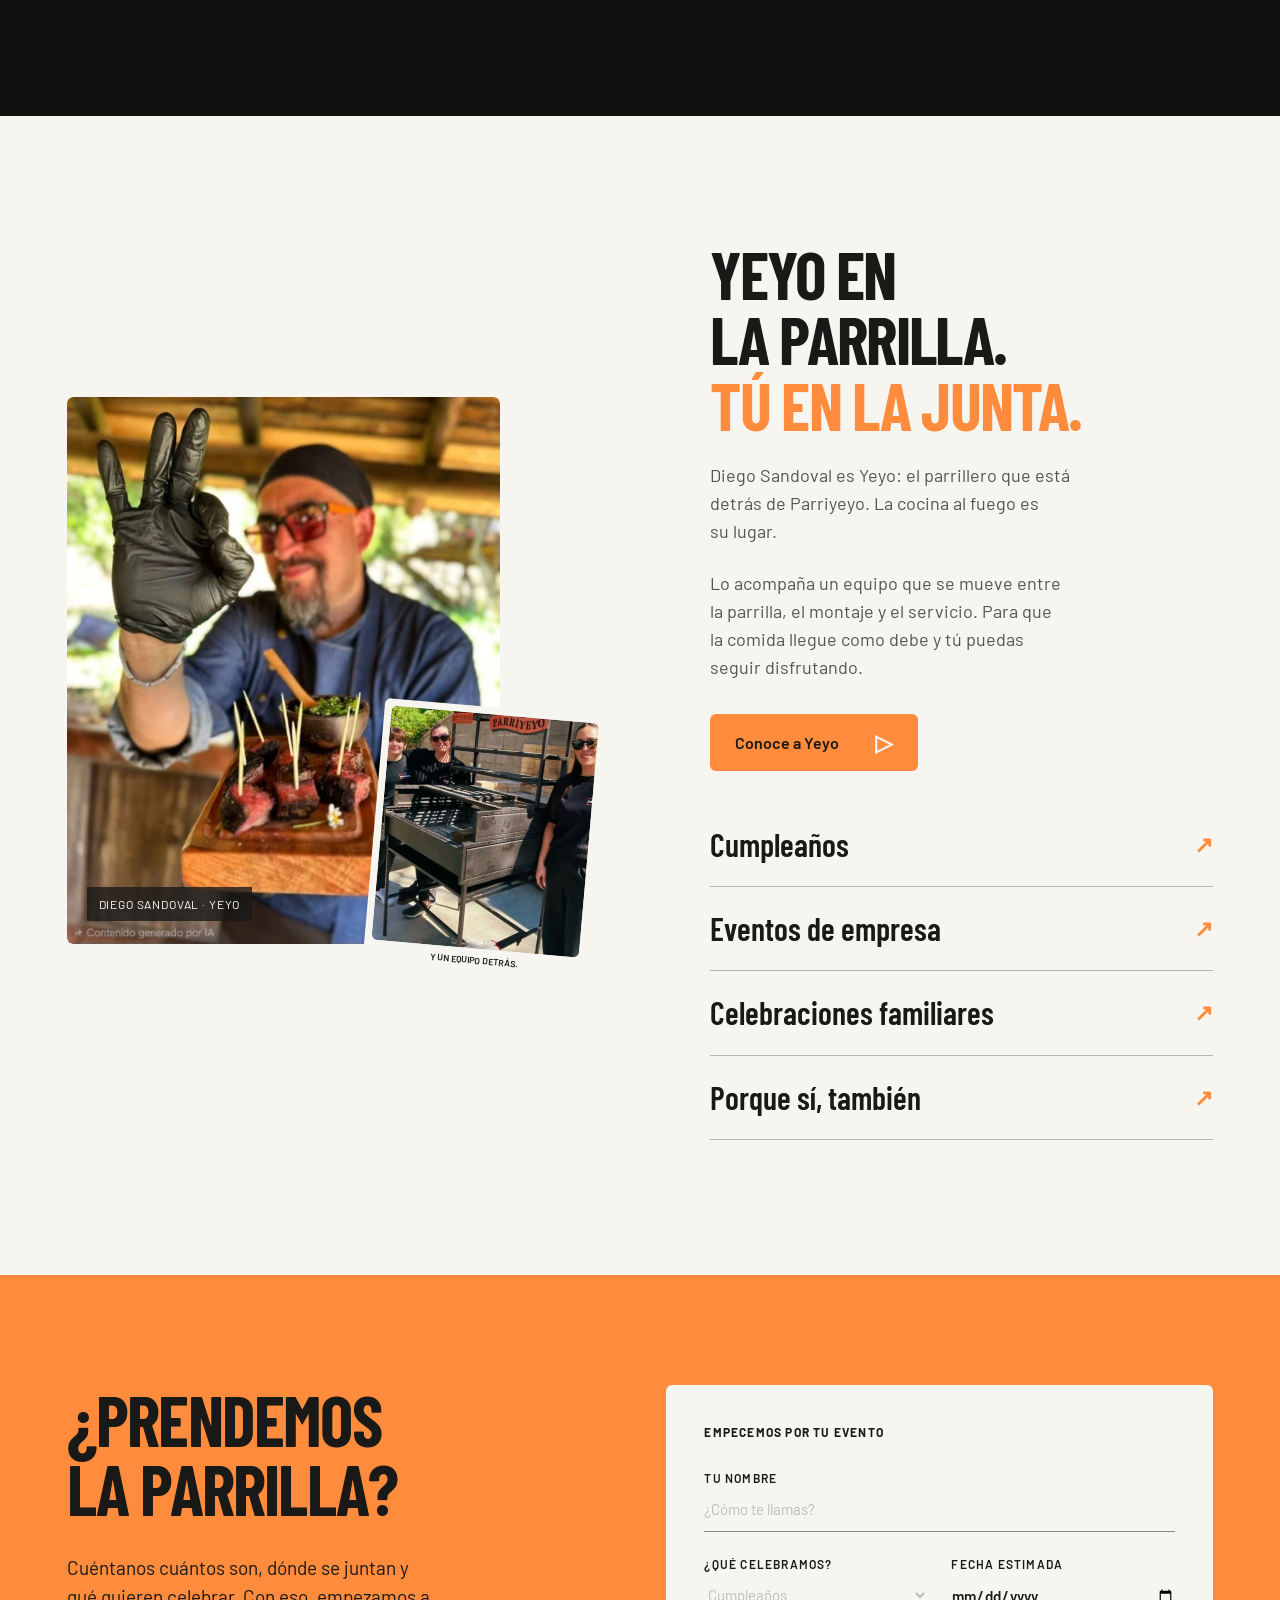
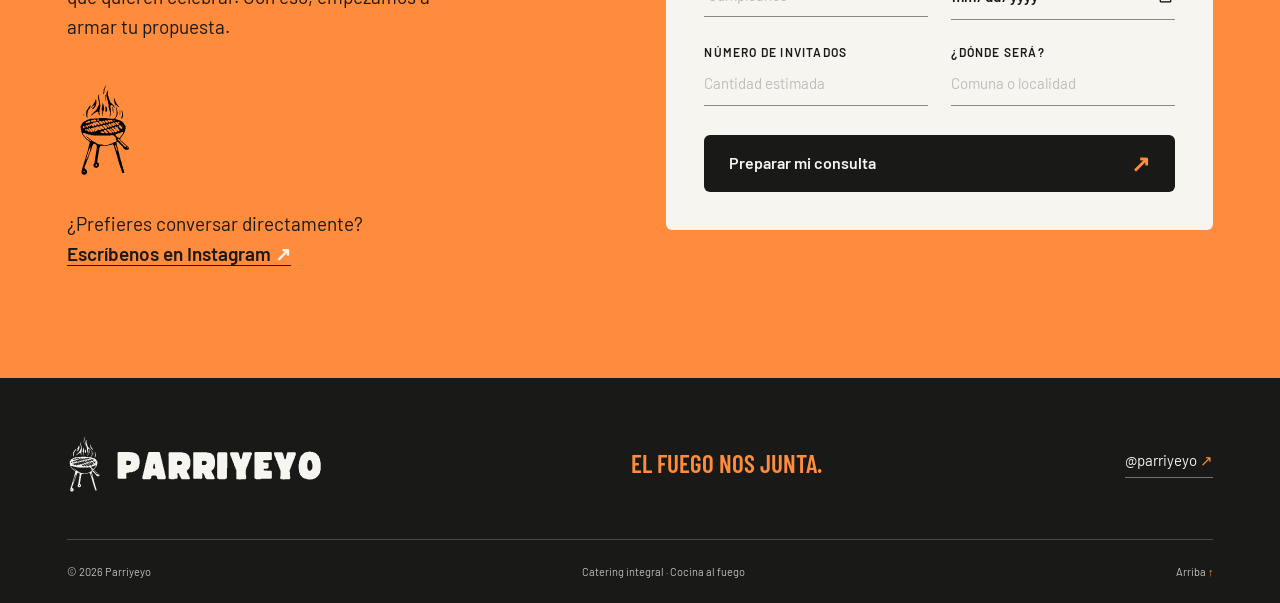
==== commit 52afca15: "Remove ritual video pause button and manual toggle handlers" ====
--- a/index.html
+++ b/index.html
@@ -28,7 +28,7 @@
 <article class="dish"><button class="dish-photo" data-gallery="brochetas" data-caption="Brochetas a la brasa" aria-label="Ampliar foto de brochetas a la brasa"><img src="assets/editorial/brochetas.webp" alt="Brochetas de carne y verduras cocinándose en la parrilla Parriyeyo" width="720" height="1024" loading="lazy"><span aria-hidden="true">↗</span></button><div class="dish-caption"><h3>Brochetas a la brasa</h3><span>DIRECTO DEL FUEGO</span></div><p>Color, verduras y carne que llegan recién hechos.</p></article>
 </div><div class="kitchen-bottom"><button class="button" data-video="cocina" data-title="En la cocina de Parriyeyo">Míralo en preparación <span aria-hidden="true">▷</span></button></div></section>
 <section class="experience section" id="experiencia" aria-labelledby="experience-title"><div class="experience-intro"><h2 id="experience-title">TÚ PONES<br><em>EL LUGAR.</em><br><span class="experience-punch">NOSOTROS,<br>EL RESTO.</span></h2><p>Que tu única tarea sea estar ahí.<br>Nos ocupamos de la cocina y la operación para que tú compartas con los tuyos.</p></div><div class="experience-stories"><figure class="experience-photo"><img src="assets/editorial/mesa.webp" alt="Invitados conversando alrededor de una mesa al aire libre" loading="lazy" width="720" height="1216" data-parallax><button class="play-pill" data-video="experiencia" data-title="Una junta con Parriyeyo"><span aria-hidden="true">▶</span> Una junta con nosotros</button></figure><div class="service-list"><details><summary>¿Qué necesito poner yo? <span aria-hidden="true">＋</span></summary><p>El lugar del evento. Conversemos sobre el espacio disponible, sus accesos y las condiciones para cocinar y montar el servicio.</p></details><details><summary>¿El menú es siempre el mismo? <span aria-hidden="true">＋</span></summary><p>Lo acordamos contigo según la ocasión y el formato de servicio. Las fotos muestran preparaciones de Parriyeyo; el menú final y sus cantidades quedan definidos en tu propuesta.</p></details><details><summary>¿Pueden ir a mi comuna? <span aria-hidden="true">＋</span></summary><p>Indícanos la comuna o localidad en tu consulta. Confirmaremos disponibilidad, traslado y condiciones para tu evento.</p></details></div></div></section>
-<section class="ritual" aria-label="De la brasa al encuentro"><div class="ritual-stage"><div class="ritual-images"><div class="ritual-image active ritual-film"><video id="ritual-video" muted loop playsinline preload="metadata" poster="assets/editorial/fuego.webp" data-src="assets/video/ritual-loop.mp4" aria-label="Fuego, preparaciones y encuentros de Parriyeyo en movimiento"></video><button id="ritual-video-toggle" class="media-control" type="button" aria-label="Reproducir video de fuego"><span class="ui-icon" aria-hidden="true">▶</span> Reproducir</button></div></div><div class="ritual-copy"><div class="ritual-step active"><span>01 / ENCENDER</span><h2>TODO PARTE<br><span class="ritual-ending">CON <em>FUEGO.</em></span></h2><p>La parrilla se prende. El aroma empieza a hacer lo suyo.</p></div><div class="ritual-step"><span>02 / PREPARAR</span><h2>EL OFICIO ESTÁ<br><span class="ritual-ending">EN <em>EL DETALLE.</em></span></h2><p>Cocinar, cortar, terminar. Ahí mismo, frente a ustedes.</p></div><div class="ritual-step"><span>03 / COMPARTIR</span><h2>LO MEJOR ES<br><em>JUNTARSE.</em></h2><p>El primer bocado abre la conversación. Del resto, nos encargamos nosotros.</p></div><div class="ritual-progress" aria-hidden="true"><span></span></div></div></div></section>
+<section class="ritual" aria-label="De la brasa al encuentro"><div class="ritual-stage"><div class="ritual-images"><div class="ritual-image active ritual-film"><video id="ritual-video" muted loop playsinline preload="metadata" poster="assets/editorial/fuego.webp" data-src="assets/video/ritual-loop.mp4" aria-label="Fuego, preparaciones y encuentros de Parriyeyo en movimiento"></video></div></div><div class="ritual-copy"><div class="ritual-step active"><span>01 / ENCENDER</span><h2>TODO PARTE<br><span class="ritual-ending">CON <em>FUEGO.</em></span></h2><p>La parrilla se prende. El aroma empieza a hacer lo suyo.</p></div><div class="ritual-step"><span>02 / PREPARAR</span><h2>EL OFICIO ESTÁ<br><span class="ritual-ending">EN <em>EL DETALLE.</em></span></h2><p>Cocinar, cortar, terminar. Ahí mismo, frente a ustedes.</p></div><div class="ritual-step"><span>03 / COMPARTIR</span><h2>LO MEJOR ES<br><em>JUNTARSE.</em></h2><p>El primer bocado abre la conversación. Del resto, nos encargamos nosotros.</p></div><div class="ritual-progress" aria-hidden="true"><span></span></div></div></div></section>
 <section class="chef section" id="yeyo" aria-labelledby="chef-title"><div class="chef-visual"><div class="chef-pictures"><figure class="chef-main"><img src="assets/editorial/yeyo-gesto.webp" alt="Diego Sandoval, Yeyo, sonriendo y presentando una tabla de bocados" width="1216" height="1536" loading="lazy"><figcaption>DIEGO SANDOVAL · YEYO</figcaption></figure><figure class="team-photo"><img src="assets/editorial/equipo.webp" alt="Integrantes del equipo Parriyeyo durante un evento" width="720" height="1062" loading="lazy"><figcaption>Y UN EQUIPO DETRÁS.</figcaption></figure></div><button class="button chef-cta-mobile" data-video="yeyo" data-title="Yeyo te muestra sus preparaciones">Conoce a Yeyo <span aria-hidden="true">▷</span></button></div><div class="chef-copy"><h2 id="chef-title">YEYO EN<br>LA PARRILLA.<br><em>TÚ EN LA JUNTA.</em></h2><p>Diego Sandoval es Yeyo: el parrillero que está detrás de Parriyeyo. La cocina al fuego es su lugar.</p><p>Lo acompaña un equipo que se mueve entre la parrilla, el montaje y el servicio. Para que la comida llegue como debe y tú puedas seguir disfrutando.</p><button class="button chef-cta-desktop" data-video="yeyo" data-title="Yeyo te muestra sus preparaciones">Conoce a Yeyo <span aria-hidden="true">▷</span></button><div class="occasion-links"><a href="#cotizar" data-event="Cumpleaños">Cumpleaños <span aria-hidden="true">↗</span></a><a href="#cotizar" data-event="Evento de empresa">Eventos de empresa <span aria-hidden="true">↗</span></a><a href="#cotizar" data-event="Celebración familiar">Celebraciones familiares <span aria-hidden="true">↗</span></a><a href="#cotizar" data-event="Otra ocasión">Porque sí, también <span aria-hidden="true">↗</span></a></div></div></section>
 
 <section class="quote section" id="cotizar" aria-labelledby="quote-title"><div class="quote-copy"><h2 id="quote-title">¿PRENDEMOS<br><em>LA PARRILLA?</em></h2><p>Cuéntanos cuántos son, dónde se juntan y qué quieren celebrar. Con eso, empezamos a armar tu propuesta.</p><img src="assets/marca/isotipo.svg" alt="" class="quote-mark" width="100" height="140"><p class="quote-direct">¿Prefieres conversar directamente?<br><a href="https://www.instagram.com/parriyeyo/" target="_blank" rel="noopener noreferrer">Escríbenos en Instagram <span class="ui-icon" aria-hidden="true">↗</span></a></p></div><form id="quote-form"><p class="form-intro">EMPECEMOS POR TU EVENTO</p><div class="form-grid"><label class="wide"><span class="field-title">Tu nombre</span><input id="name" name="name" autocomplete="given-name" required maxlength="100" placeholder="¿Cómo te llamas?"></label><label><span class="field-title">¿Qué celebramos?</span><select id="occasion" name="occasion"><option>Cumpleaños</option><option>Evento de empresa</option><option>Celebración familiar</option><option>Otra ocasión</option></select></label><label><span class="field-title">Fecha estimada</span><input id="date" name="date" type="date"></label><label><span class="field-title">Número de invitados</span><input id="guests" name="guests" type="number" min="1" max="10000" required inputmode="numeric" placeholder="Cantidad estimada"></label><label><span class="field-title">¿Dónde será?</span><input id="place" name="place" required maxlength="180" placeholder="Comuna o localidad"></label></div><button type="submit" class="button">Preparar mi consulta <span aria-hidden="true">↗</span></button></form></section>
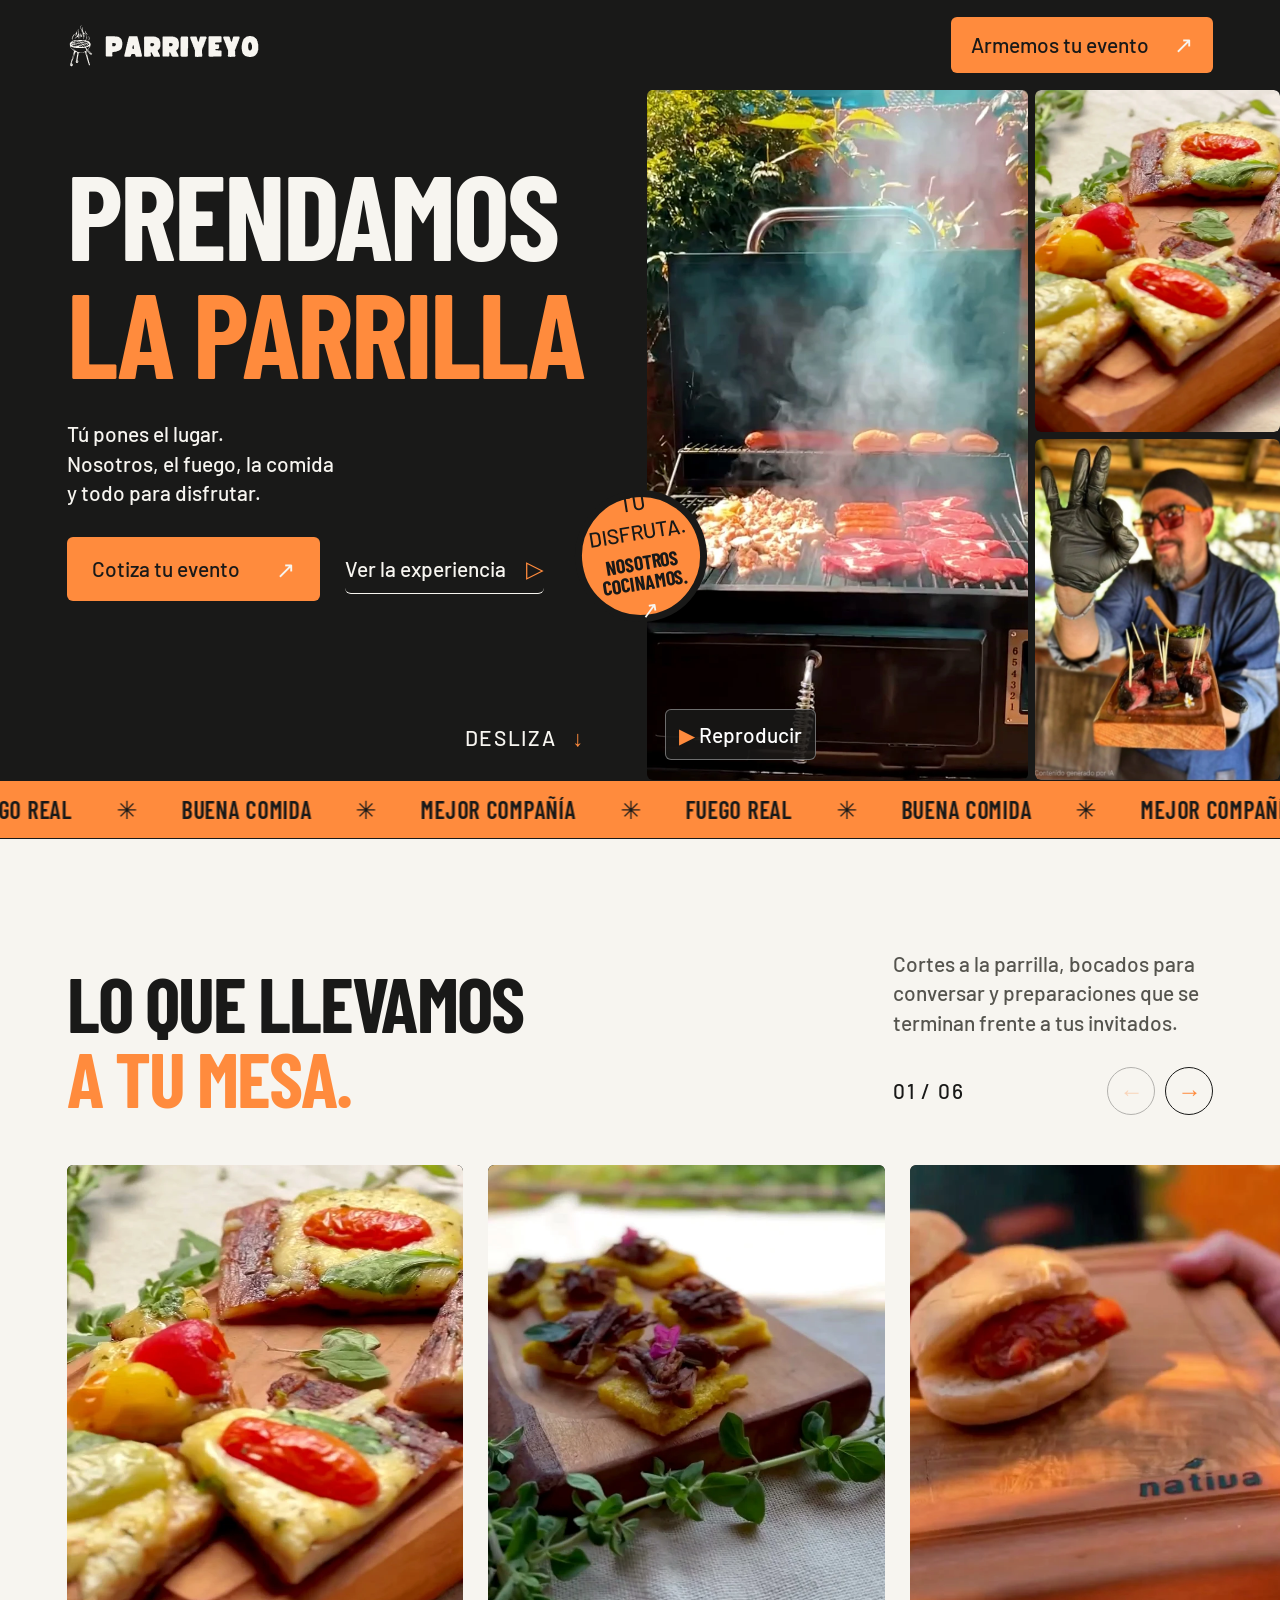
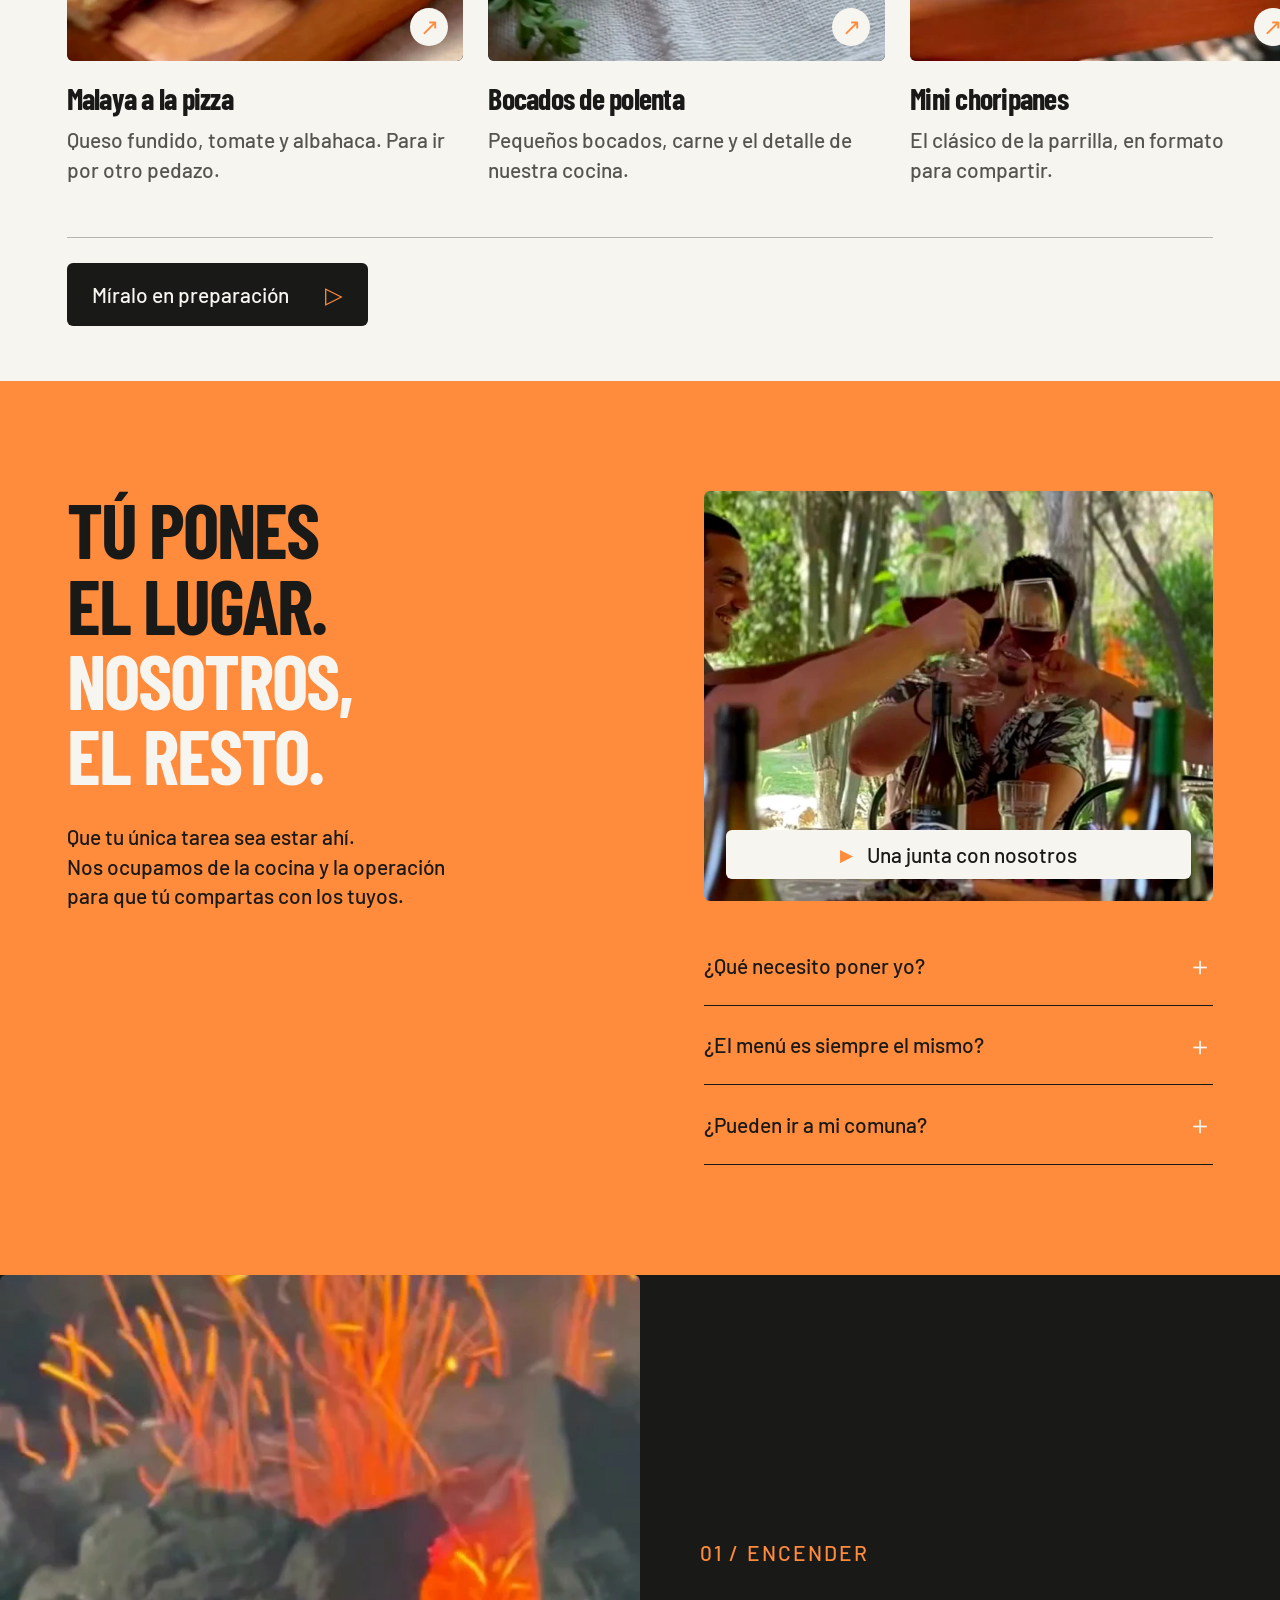
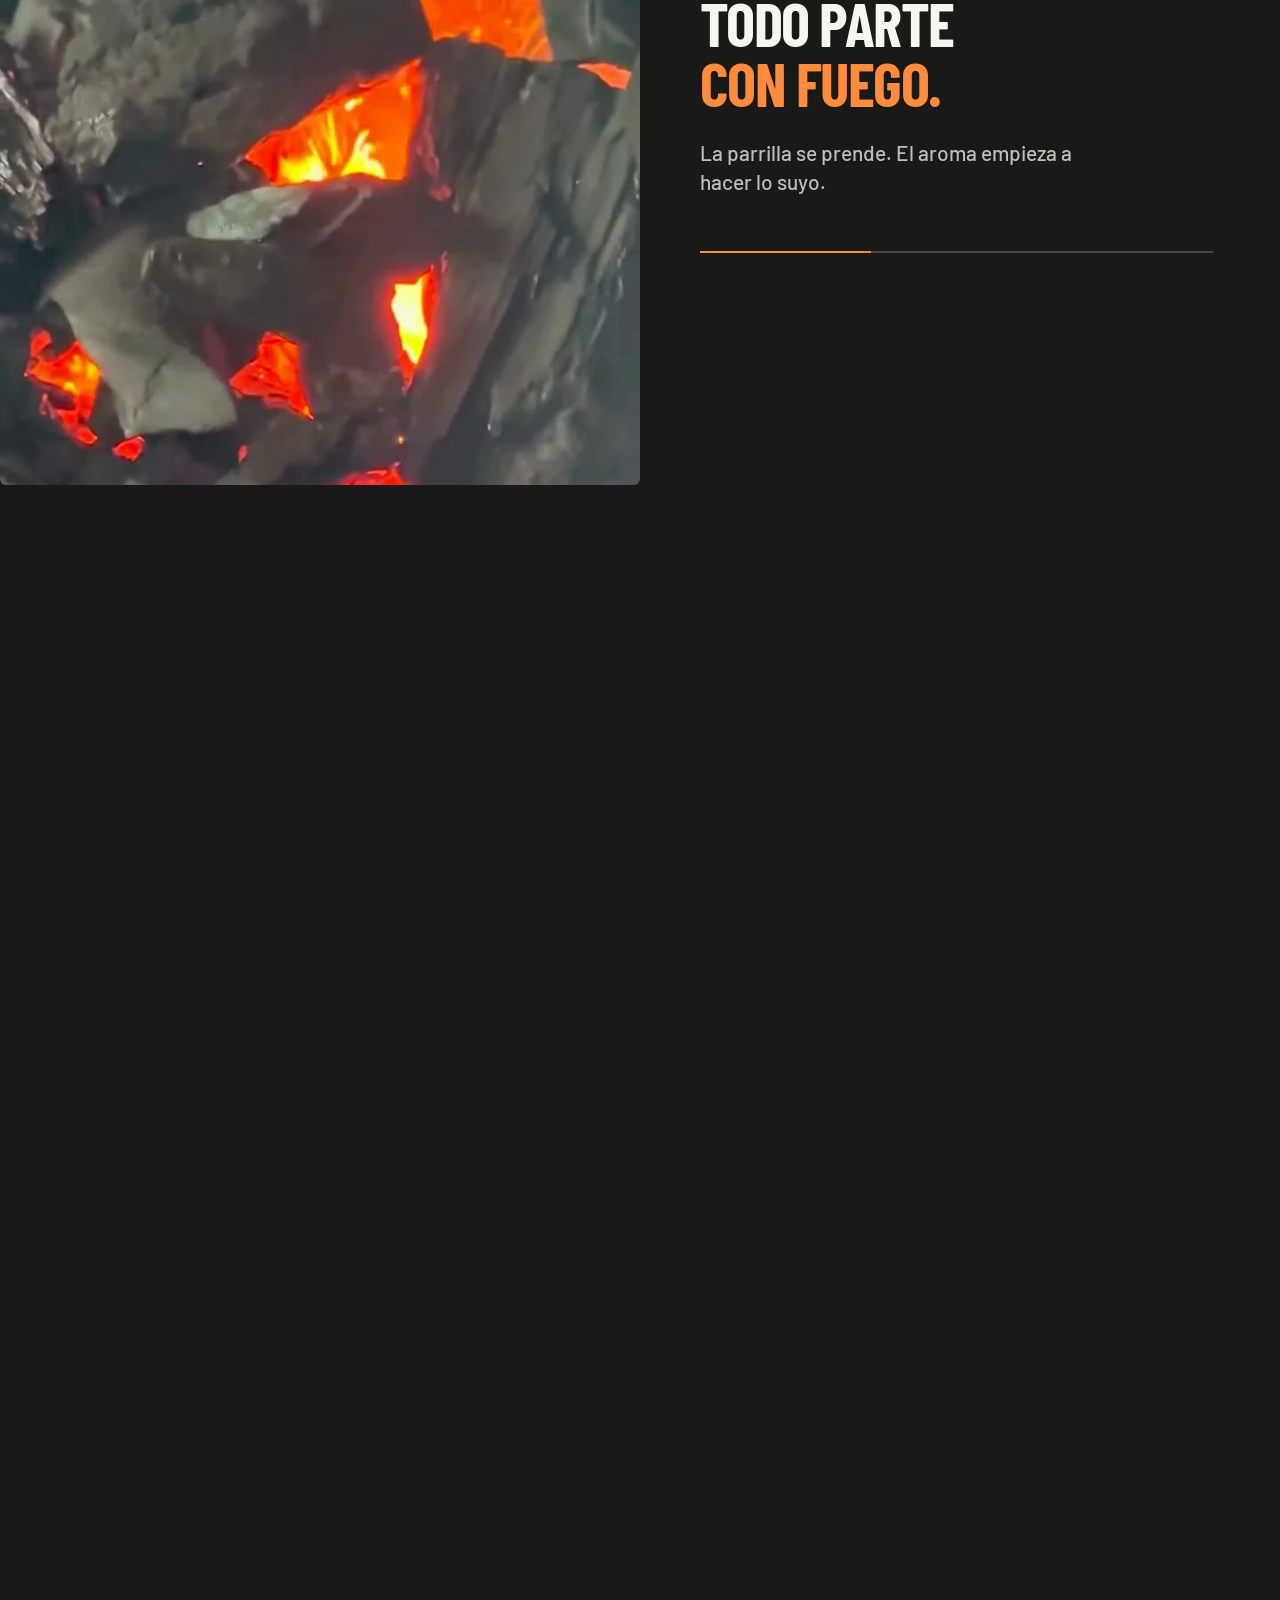
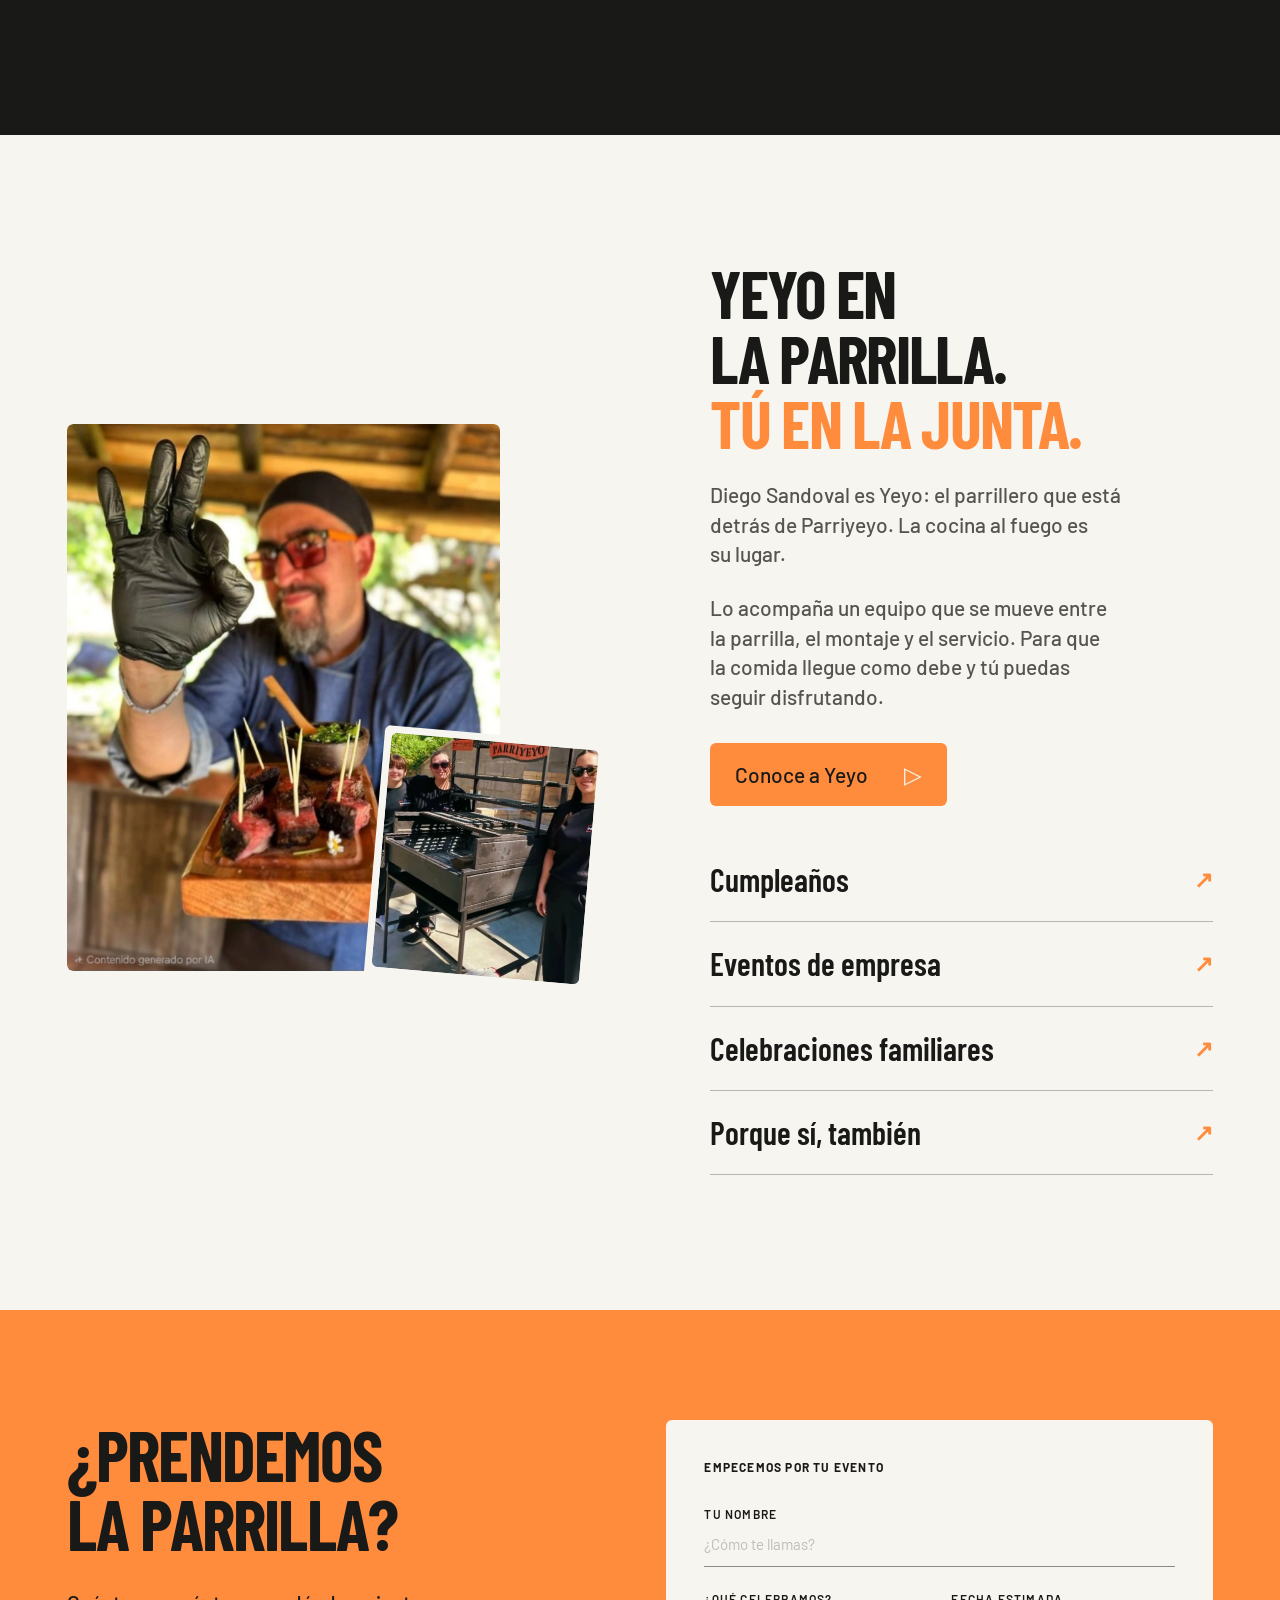
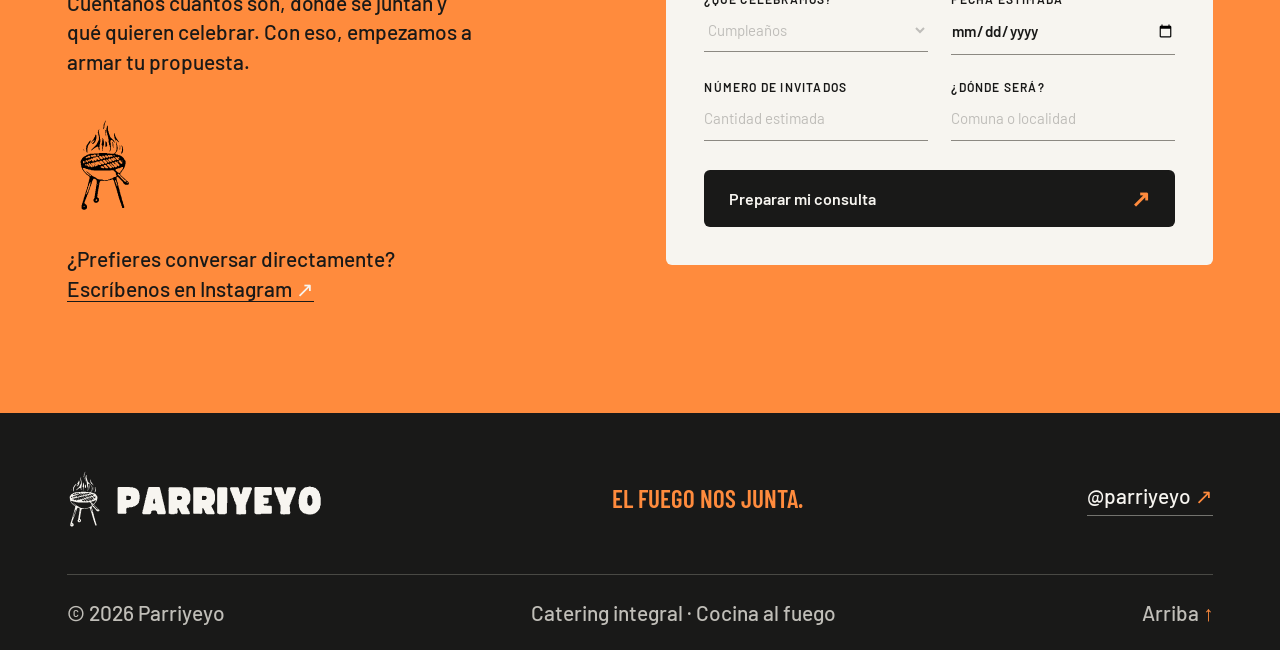
==== commit faef9303: "Remove photo captions and dish category badges to clear visual clutter" ====
--- a/index.html
+++ b/index.html
@@ -15,21 +15,21 @@
 <main id="contenido">
 <section class="hero" id="inicio" aria-labelledby="hero-title">
 <div class="hero-copy"><h1 id="hero-title"><span class="hero-opening">PRENDAMOS</span><br><em>LA PARRILLA</em></h1><p class="hero-description">Tú pones el lugar.<br>Nosotros, el fuego, la comida<br>y todo para disfrutar.</p><div class="hero-actions"><a class="button" href="#cotizar">Cotiza tu evento <span aria-hidden="true">↗</span></a><button class="text-button" data-video="experiencia" data-title="Una junta con Parriyeyo">Ver la experiencia <span aria-hidden="true">▷</span></button></div><div class="hero-foot"><a href="#cocina" aria-label="Bajar a nuestra cocina">DESLIZA <span aria-hidden="true">↓</span></a></div></div>
-<div class="hero-visual"><div class="hero-film"><video id="hero-video" class="ambient" muted loop playsinline preload="none" poster="assets/editorial/parrilla.webp" aria-label="Preparaciones de Parriyeyo: fuego, cortes, bocados y Diego sirviendo" data-src="assets/video/la-junta.mp4"></video><span class="film-label">ASÍ SE VIVE PARRIYEYO</span><button id="motion-toggle" class="media-control" aria-label="Reproducir video de portada"><span class="ui-icon" aria-hidden="true">▶</span> Reproducir</button></div><div class="hero-stills"><figure><img src="assets/editorial/malaya.webp" alt="Malaya a la pizza con tomate, queso y albahaca" width="720" height="1062" fetchpriority="high"><figcaption>De la brasa a tu mesa.</figcaption></figure><figure><img src="assets/editorial/yeyo-gesto.webp" alt="Yeyo sonriendo, con una tabla de bocados y su gesto de aprobación" width="1216" height="1536"><figcaption>Yeyo al mando.</figcaption></figure></div><a class="round-seal" href="#experiencia" aria-label="Conoce el catering integral">TÚ DISFRUTA.<br><strong>NOSOTROS<br>COCINAMOS.</strong><span aria-hidden="true">↗</span></a></div>
+<div class="hero-visual"><div class="hero-film"><video id="hero-video" class="ambient" muted loop playsinline preload="none" poster="assets/editorial/parrilla.webp" aria-label="Preparaciones de Parriyeyo: fuego, cortes, bocados y Diego sirviendo" data-src="assets/video/la-junta.mp4"></video><button id="motion-toggle" class="media-control" aria-label="Reproducir video de portada"><span class="ui-icon" aria-hidden="true">▶</span> Reproducir</button></div><div class="hero-stills"><figure><img src="assets/editorial/malaya.webp" alt="Malaya a la pizza con tomate, queso y albahaca" width="720" height="1062" fetchpriority="high"></figure><figure><img src="assets/editorial/yeyo-gesto.webp" alt="Yeyo sonriendo, con una tabla de bocados y su gesto de aprobación" width="1216" height="1536"></figure></div><a class="round-seal" href="#experiencia" aria-label="Conoce el catering integral">TÚ DISFRUTA.<br><strong>NOSOTROS<br>COCINAMOS.</strong><span aria-hidden="true">↗</span></a></div>
 </section>
 <div class="ticker" aria-label="Fuego, buena comida y buena compañía"><div class="ticker-track" aria-hidden="true"><span>FUEGO REAL</span><i>✳</i><span>BUENA COMIDA</span><i>✳</i><span>MEJOR COMPAÑÍA</span><i>✳</i><span>FUEGO REAL</span><i>✳</i><span>BUENA COMIDA</span><i>✳</i><span>MEJOR COMPAÑÍA</span><i>✳</i></div></div>
 <section class="kitchen section" id="cocina" aria-labelledby="kitchen-title"><div class="section-heading"><div><h2 id="kitchen-title">LO QUE LLEVAMOS<br><em>A TU MESA.</em></h2></div><div class="section-aside"><p>Cortes a la parrilla, bocados para conversar y preparaciones que se terminan frente a tus invitados.</p><div class="rail-controls"><span id="rail-count" aria-live="polite">01 / 06</span><button id="dish-prev" class="arrow-button" aria-label="Preparación anterior" aria-controls="dish-rail"><span class="ui-icon" aria-hidden="true">←</span></button><button id="dish-next" class="arrow-button" aria-label="Siguiente preparación" aria-controls="dish-rail"><span class="ui-icon" aria-hidden="true">→</span></button></div></div></div>
 <div class="dish-rail" id="dish-rail" tabindex="0" role="region" aria-label="Carrusel de preparaciones; desliza o usa las flechas">
-<article class="dish"><button class="dish-photo" data-gallery="malaya" data-caption="Malaya a la pizza" aria-label="Ampliar foto de malaya a la pizza"><img src="assets/editorial/malaya.webp" alt="Malaya con queso fundido, tomate y hojas de albahaca" width="720" height="1062" loading="lazy"><span aria-hidden="true">↗</span></button><div class="dish-caption"><h3>Malaya a la pizza</h3><span>A LA PARRILLA</span></div><p>Queso fundido, tomate y albahaca. Para ir por otro pedazo.</p></article>
-<article class="dish"><button class="dish-photo" data-gallery="polenta" data-caption="Bocados de polenta" aria-label="Ampliar foto de bocados de polenta"><img src="assets/editorial/polenta.webp" alt="Bocados dorados de polenta con carne y flores comestibles" width="720" height="999" loading="lazy"><span aria-hidden="true">↗</span></button><div class="dish-caption"><h3>Bocados de polenta</h3><span>CÓCTEL PARRILLERO</span></div><p>Pequeños bocados, carne y el detalle de nuestra cocina.</p></article>
-<article class="dish"><button class="dish-photo" data-gallery="choripan" data-caption="Mini choripanes" aria-label="Ampliar foto de mini choripanes"><img src="assets/editorial/choripan.webp" alt="Mini choripanes recién preparados sobre una tabla" width="720" height="794" loading="lazy"><span aria-hidden="true">↗</span></button><div class="dish-caption"><h3>Mini choripanes</h3><span>EL PRIMER BOCADO</span></div><p>El clásico de la parrilla, en formato para compartir.</p></article>
-<article class="dish"><button class="dish-photo" data-gallery="flat-iron" data-caption="Flat iron" aria-label="Ampliar foto de flat iron"><img src="assets/editorial/flat-iron.webp" alt="Flat iron cortado en láminas, con su centro rosado" width="720" height="921" loading="lazy"><span aria-hidden="true">↗</span></button><div class="dish-caption"><h3>Flat iron</h3><span>CORTE Y FUEGO</span></div><p>La carne al centro. El corte justo antes de servir.</p></article>
-<article class="dish"><button class="dish-photo" data-gallery="disco" data-caption="Mar y tierra al disco" aria-label="Ampliar foto de mar y tierra al disco"><img src="assets/editorial/disco.webp" alt="Preparación de mar y tierra al disco con verduras y mariscos" width="720" height="781" loading="lazy"><span aria-hidden="true">↗</span></button><div class="dish-caption"><h3>Mar y tierra al disco</h3><span>COCINA EN VIVO</span></div><p>Otra forma de reunir sabores alrededor del fuego.</p></article>
-<article class="dish"><button class="dish-photo" data-gallery="brochetas" data-caption="Brochetas a la brasa" aria-label="Ampliar foto de brochetas a la brasa"><img src="assets/editorial/brochetas.webp" alt="Brochetas de carne y verduras cocinándose en la parrilla Parriyeyo" width="720" height="1024" loading="lazy"><span aria-hidden="true">↗</span></button><div class="dish-caption"><h3>Brochetas a la brasa</h3><span>DIRECTO DEL FUEGO</span></div><p>Color, verduras y carne que llegan recién hechos.</p></article>
+<article class="dish"><button class="dish-photo" data-gallery="malaya" data-caption="Malaya a la pizza" aria-label="Ampliar foto de malaya a la pizza"><img src="assets/editorial/malaya.webp" alt="Malaya con queso fundido, tomate y hojas de albahaca" width="720" height="1062" loading="lazy"><span aria-hidden="true">↗</span></button><div class="dish-caption"><h3>Malaya a la pizza</h3></div><p>Queso fundido, tomate y albahaca. Para ir por otro pedazo.</p></article>
+<article class="dish"><button class="dish-photo" data-gallery="polenta" data-caption="Bocados de polenta" aria-label="Ampliar foto de bocados de polenta"><img src="assets/editorial/polenta.webp" alt="Bocados dorados de polenta con carne y flores comestibles" width="720" height="999" loading="lazy"><span aria-hidden="true">↗</span></button><div class="dish-caption"><h3>Bocados de polenta</h3></div><p>Pequeños bocados, carne y el detalle de nuestra cocina.</p></article>
+<article class="dish"><button class="dish-photo" data-gallery="choripan" data-caption="Mini choripanes" aria-label="Ampliar foto de mini choripanes"><img src="assets/editorial/choripan.webp" alt="Mini choripanes recién preparados sobre una tabla" width="720" height="794" loading="lazy"><span aria-hidden="true">↗</span></button><div class="dish-caption"><h3>Mini choripanes</h3></div><p>El clásico de la parrilla, en formato para compartir.</p></article>
+<article class="dish"><button class="dish-photo" data-gallery="flat-iron" data-caption="Flat iron" aria-label="Ampliar foto de flat iron"><img src="assets/editorial/flat-iron.webp" alt="Flat iron cortado en láminas, con su centro rosado" width="720" height="921" loading="lazy"><span aria-hidden="true">↗</span></button><div class="dish-caption"><h3>Flat iron</h3></div><p>La carne al centro. El corte justo antes de servir.</p></article>
+<article class="dish"><button class="dish-photo" data-gallery="disco" data-caption="Mar y tierra al disco" aria-label="Ampliar foto de mar y tierra al disco"><img src="assets/editorial/disco.webp" alt="Preparación de mar y tierra al disco con verduras y mariscos" width="720" height="781" loading="lazy"><span aria-hidden="true">↗</span></button><div class="dish-caption"><h3>Mar y tierra al disco</h3></div><p>Otra forma de reunir sabores alrededor del fuego.</p></article>
+<article class="dish"><button class="dish-photo" data-gallery="brochetas" data-caption="Brochetas a la brasa" aria-label="Ampliar foto de brochetas a la brasa"><img src="assets/editorial/brochetas.webp" alt="Brochetas de carne y verduras cocinándose en la parrilla Parriyeyo" width="720" height="1024" loading="lazy"><span aria-hidden="true">↗</span></button><div class="dish-caption"><h3>Brochetas a la brasa</h3></div><p>Color, verduras y carne que llegan recién hechos.</p></article>
 </div><div class="kitchen-bottom"><button class="button" data-video="cocina" data-title="En la cocina de Parriyeyo">Míralo en preparación <span aria-hidden="true">▷</span></button></div></section>
 <section class="experience section" id="experiencia" aria-labelledby="experience-title"><div class="experience-intro"><h2 id="experience-title">TÚ PONES<br><em>EL LUGAR.</em><br><span class="experience-punch">NOSOTROS,<br>EL RESTO.</span></h2><p>Que tu única tarea sea estar ahí.<br>Nos ocupamos de la cocina y la operación para que tú compartas con los tuyos.</p></div><div class="experience-stories"><figure class="experience-photo"><img src="assets/editorial/mesa.webp" alt="Invitados conversando alrededor de una mesa al aire libre" loading="lazy" width="720" height="1216" data-parallax><button class="play-pill" data-video="experiencia" data-title="Una junta con Parriyeyo"><span aria-hidden="true">▶</span> Una junta con nosotros</button></figure><div class="service-list"><details><summary>¿Qué necesito poner yo? <span aria-hidden="true">＋</span></summary><p>El lugar del evento. Conversemos sobre el espacio disponible, sus accesos y las condiciones para cocinar y montar el servicio.</p></details><details><summary>¿El menú es siempre el mismo? <span aria-hidden="true">＋</span></summary><p>Lo acordamos contigo según la ocasión y el formato de servicio. Las fotos muestran preparaciones de Parriyeyo; el menú final y sus cantidades quedan definidos en tu propuesta.</p></details><details><summary>¿Pueden ir a mi comuna? <span aria-hidden="true">＋</span></summary><p>Indícanos la comuna o localidad en tu consulta. Confirmaremos disponibilidad, traslado y condiciones para tu evento.</p></details></div></div></section>
 <section class="ritual" aria-label="De la brasa al encuentro"><div class="ritual-stage"><div class="ritual-images"><div class="ritual-image active ritual-film"><video id="ritual-video" muted loop playsinline preload="metadata" poster="assets/editorial/fuego.webp" data-src="assets/video/ritual-loop.mp4" aria-label="Fuego, preparaciones y encuentros de Parriyeyo en movimiento"></video></div></div><div class="ritual-copy"><div class="ritual-step active"><span>01 / ENCENDER</span><h2>TODO PARTE<br><span class="ritual-ending">CON <em>FUEGO.</em></span></h2><p>La parrilla se prende. El aroma empieza a hacer lo suyo.</p></div><div class="ritual-step"><span>02 / PREPARAR</span><h2>EL OFICIO ESTÁ<br><span class="ritual-ending">EN <em>EL DETALLE.</em></span></h2><p>Cocinar, cortar, terminar. Ahí mismo, frente a ustedes.</p></div><div class="ritual-step"><span>03 / COMPARTIR</span><h2>LO MEJOR ES<br><em>JUNTARSE.</em></h2><p>El primer bocado abre la conversación. Del resto, nos encargamos nosotros.</p></div><div class="ritual-progress" aria-hidden="true"><span></span></div></div></div></section>
-<section class="chef section" id="yeyo" aria-labelledby="chef-title"><div class="chef-visual"><div class="chef-pictures"><figure class="chef-main"><img src="assets/editorial/yeyo-gesto.webp" alt="Diego Sandoval, Yeyo, sonriendo y presentando una tabla de bocados" width="1216" height="1536" loading="lazy"><figcaption>DIEGO SANDOVAL · YEYO</figcaption></figure><figure class="team-photo"><img src="assets/editorial/equipo.webp" alt="Integrantes del equipo Parriyeyo durante un evento" width="720" height="1062" loading="lazy"><figcaption>Y UN EQUIPO DETRÁS.</figcaption></figure></div><button class="button chef-cta-mobile" data-video="yeyo" data-title="Yeyo te muestra sus preparaciones">Conoce a Yeyo <span aria-hidden="true">▷</span></button></div><div class="chef-copy"><h2 id="chef-title">YEYO EN<br>LA PARRILLA.<br><em>TÚ EN LA JUNTA.</em></h2><p>Diego Sandoval es Yeyo: el parrillero que está detrás de Parriyeyo. La cocina al fuego es su lugar.</p><p>Lo acompaña un equipo que se mueve entre la parrilla, el montaje y el servicio. Para que la comida llegue como debe y tú puedas seguir disfrutando.</p><button class="button chef-cta-desktop" data-video="yeyo" data-title="Yeyo te muestra sus preparaciones">Conoce a Yeyo <span aria-hidden="true">▷</span></button><div class="occasion-links"><a href="#cotizar" data-event="Cumpleaños">Cumpleaños <span aria-hidden="true">↗</span></a><a href="#cotizar" data-event="Evento de empresa">Eventos de empresa <span aria-hidden="true">↗</span></a><a href="#cotizar" data-event="Celebración familiar">Celebraciones familiares <span aria-hidden="true">↗</span></a><a href="#cotizar" data-event="Otra ocasión">Porque sí, también <span aria-hidden="true">↗</span></a></div></div></section>
+<section class="chef section" id="yeyo" aria-labelledby="chef-title"><div class="chef-visual"><div class="chef-pictures"><figure class="chef-main"><img src="assets/editorial/yeyo-gesto.webp" alt="Diego Sandoval, Yeyo, sonriendo y presentando una tabla de bocados" width="1216" height="1536" loading="lazy"></figure><figure class="team-photo"><img src="assets/editorial/equipo.webp" alt="Integrantes del equipo Parriyeyo durante un evento" width="720" height="1062" loading="lazy"></figure></div><button class="button chef-cta-mobile" data-video="yeyo" data-title="Yeyo te muestra sus preparaciones">Conoce a Yeyo <span aria-hidden="true">▷</span></button></div><div class="chef-copy"><h2 id="chef-title">YEYO EN<br>LA PARRILLA.<br><em>TÚ EN LA JUNTA.</em></h2><p>Diego Sandoval es Yeyo: el parrillero que está detrás de Parriyeyo. La cocina al fuego es su lugar.</p><p>Lo acompaña un equipo que se mueve entre la parrilla, el montaje y el servicio. Para que la comida llegue como debe y tú puedas seguir disfrutando.</p><button class="button chef-cta-desktop" data-video="yeyo" data-title="Yeyo te muestra sus preparaciones">Conoce a Yeyo <span aria-hidden="true">▷</span></button><div class="occasion-links"><a href="#cotizar" data-event="Cumpleaños">Cumpleaños <span aria-hidden="true">↗</span></a><a href="#cotizar" data-event="Evento de empresa">Eventos de empresa <span aria-hidden="true">↗</span></a><a href="#cotizar" data-event="Celebración familiar">Celebraciones familiares <span aria-hidden="true">↗</span></a><a href="#cotizar" data-event="Otra ocasión">Porque sí, también <span aria-hidden="true">↗</span></a></div></div></section>
 
 <section class="quote section" id="cotizar" aria-labelledby="quote-title"><div class="quote-copy"><h2 id="quote-title">¿PRENDEMOS<br><em>LA PARRILLA?</em></h2><p>Cuéntanos cuántos son, dónde se juntan y qué quieren celebrar. Con eso, empezamos a armar tu propuesta.</p><img src="assets/marca/isotipo.svg" alt="" class="quote-mark" width="100" height="140"><p class="quote-direct">¿Prefieres conversar directamente?<br><a href="https://www.instagram.com/parriyeyo/" target="_blank" rel="noopener noreferrer">Escríbenos en Instagram <span class="ui-icon" aria-hidden="true">↗</span></a></p></div><form id="quote-form"><p class="form-intro">EMPECEMOS POR TU EVENTO</p><div class="form-grid"><label class="wide"><span class="field-title">Tu nombre</span><input id="name" name="name" autocomplete="given-name" required maxlength="100" placeholder="¿Cómo te llamas?"></label><label><span class="field-title">¿Qué celebramos?</span><select id="occasion" name="occasion"><option>Cumpleaños</option><option>Evento de empresa</option><option>Celebración familiar</option><option>Otra ocasión</option></select></label><label><span class="field-title">Fecha estimada</span><input id="date" name="date" type="date"></label><label><span class="field-title">Número de invitados</span><input id="guests" name="guests" type="number" min="1" max="10000" required inputmode="numeric" placeholder="Cantidad estimada"></label><label><span class="field-title">¿Dónde será?</span><input id="place" name="place" required maxlength="180" placeholder="Comuna o localidad"></label></div><button type="submit" class="button">Preparar mi consulta <span aria-hidden="true">↗</span></button></form></section>
 
--- a/styles.css
+++ b/styles.css
@@ -1,5 +1,5 @@
 :root{--ink:#191918;--black:#101110;--paper:#f7f5f0;--orange:#ff8b3d;--muted:#c0beb8;--line:#494944;--space:clamp(24px,5.2vw,100px);--display:'Barlow Condensed','Arial Narrow',Impact,sans-serif;--body:'Barlow',Arial,sans-serif;--z-header:10;--z-dialog:30}
-*{box-sizing:border-box}html{scroll-behavior:smooth;scroll-padding-top:90px}body{margin:0;background:var(--paper);color:var(--ink);font:18px/1.55 var(--body);overflow-x:clip}body.modal-open{overflow:hidden}a{color:inherit;text-decoration:none}button,input,textarea,select{font:inherit}button,a{-webkit-tap-highlight-color:transparent}button{cursor:pointer}button:disabled{cursor:default;opacity:.3}button{color:inherit}img,video{display:block;width:100%;height:100%;object-fit:cover}figure,p,h1,h2,h3{margin:0}h1,h2,h3{font-family:var(--display);text-wrap:balance;line-height:.98;letter-spacing:-.025em}h1,h2{font-weight:700}h2{font-size:clamp(46px,5.2vw,80px)}h3{font-size:32px}em{font-style:normal}p{text-wrap:pretty}a,button,input,textarea,select,summary{touch-action:manipulation}button:focus-visible,a:focus-visible,summary:focus-visible,input:focus-visible,select:focus-visible,textarea:focus-visible,[tabindex]:focus-visible{outline:3px solid var(--ink);outline-offset:5px}.hero :focus-visible,.site-header :focus-visible,.ritual :focus-visible,footer :focus-visible{outline-color:var(--orange)}[hidden]{display:none!important}.sr-only{position:absolute;width:1px;height:1px;padding:0;margin:-1px;overflow:hidden;clip:rect(0,0,0,0);white-space:nowrap;border:0}.skip{position:fixed;top:10px;left:10px;z-index:40;padding:12px 20px;background:var(--orange);transform:translateY(-200%)}.skip:focus{transform:none}.section{padding:110px var(--space)}.eyebrow{font-size:12px;font-weight:600;letter-spacing:.15em;text-transform:uppercase;margin-bottom:25px}.button{display:inline-flex;align-items:center;justify-content:space-between;gap:36px;min-height:56px;padding:16px 24px;border:1px solid transparent;background:var(--orange);color:var(--ink);font-size:16px;font-weight:600;line-height:1.25;transition:background .22s,transform .25s}.button span{font-size:23px;line-height:1;transition:transform .25s}.button:hover{background:#ffac73;transform:translateY(-2px)}.button:hover span{transform:translate(2px,-2px)}.button-small{min-height:44px;padding:12px 19px;font-size:14px;gap:25px}.text-button,.text-link{display:inline-flex;gap:20px;align-items:center;background:none;border:0;border-bottom:1px solid currentColor;padding:8px 0;font-size:15px;font-weight:600;transition:gap .2s}.text-button:hover,.text-link:hover{gap:28px}.text-button span{font-size:23px}.site-header{height:90px;display:flex;align-items:center;justify-content:space-between;gap:30px;padding:0 var(--space);background:var(--ink);color:var(--paper);position:sticky;top:0;z-index:var(--z-header);border-bottom:1px solid #ffffff18}.brand{width:196px;flex-shrink:0}.brand img{height:auto;object-fit:contain}.site-header nav{display:flex;align-items:center;gap:35px;font-size:14px;font-weight:500}.site-header nav>a:not(.button){position:relative;padding:12px 0}.site-header nav>a:not(.button):after{content:'';position:absolute;height:1px;bottom:7px;left:0;width:100%;background:var(--orange);transform:scaleX(0);transform-origin:left;transition:transform .25s}.site-header nav>a:hover:after{transform:scaleX(1)}.menu-toggle{display:none}
+*{box-sizing:border-box}html{scroll-behavior:smooth;scroll-padding-top:90px}body{margin:0;background:var(--paper);color:var(--ink);font:18px/1.55 var(--body);overflow-x:clip}body.modal-open{overflow:hidden}a{color:inherit;text-decoration:none}button,input,textarea,select{font:inherit}button,a{-webkit-tap-highlight-color:transparent}button{cursor:pointer}button:disabled{cursor:default;opacity:.3}button{color:inherit}img,video{display:block;width:100%;height:100%;object-fit:cover}figure,p,h1,h2,h3{margin:0}h1,h2,h3{font-family:var(--display);text-wrap:balance;line-height:.98;letter-spacing:-.025em}h1,h2{font-weight:700}h2{font-size:clamp(46px,5.2vw,80px)}h3{font-size:32px}em{font-style:normal}p{text-wrap:pretty}a,button,input,textarea,select,summary{touch-action:manipulation}button:focus-visible,a:focus-visible,summary:focus-visible,input:focus-visible,select:focus-visible,textarea:focus-visible,[tabindex]:focus-visible{outline:3px solid var(--ink);outline-offset:5px}.hero :focus-visible,.site-header :focus-visible,.ritual :focus-visible,footer :focus-visible{outline-color:var(--orange)}[hidden]{display:none!important}.sr-only{position:absolute;width:1px;height:1px;padding:0;margin:-1px;overflow:hidden;clip:rect(0,0,0,0);white-space:nowrap;border:0}.skip{position:fixed;top:10px;left:10px;z-index:40;padding:12px 20px;background:var(--orange);transform:translateY(-200%)}.skip:focus{transform:none}.section{padding:110px var(--space)}.eyebrow{font-size:12px;font-weight:600;letter-spacing:.15em;text-transform:uppercase;margin-bottom:25px}.button{display:inline-flex;align-items:center;justify-content:space-between;gap:36px;min-height:56px;padding:16px 24px;border:1px solid transparent;background:var(--orange);color:var(--ink);font-size:16px;font-weight:600;line-height:1.25;transition:background .22s,transform .25s}.button span{font-size:23px;line-height:1;transition:transform .25s}.button:hover{background:#ffac73;transform:translateY(-2px)}.button:hover span{transform:translate(2px,-2px)}.button-small{min-height:44px;padding:12px 19px;font-size:14px;gap:25px}.text-button,.text-link{display:inline-flex;gap:20px;align-items:center;background:none;border:0;border-bottom:1px solid currentColor;padding:8px 0;font-size:15px;font-weight:600;transition:gap .2s}.text-button:hover,.text-link:hover{gap:28px}.text-button span{font-size:23px}.site-header{height:90px;display:flex;align-items:center;justify-content:space-between;gap:30px;padding:0 var(--space);background:var(--ink);color:var(--paper);position:sticky;top:0;z-index:var(--z-header);border-bottom:0}.brand{width:196px;flex-shrink:0}.brand img{height:auto;object-fit:contain}.site-header nav{display:flex;align-items:center;gap:35px;font-size:14px;font-weight:500}.site-header nav>a:not(.button){position:relative;padding:12px 0}.site-header nav>a:not(.button):after{content:'';position:absolute;height:1px;bottom:7px;left:0;width:100%;background:var(--orange);transform:scaleX(0);transform-origin:left;transition:transform .25s}.site-header nav>a:hover:after{transform:scaleX(1)}.menu-toggle{display:none}
 .hero{background:var(--ink);color:var(--paper);display:grid;grid-template-columns:1fr 1fr;min-height:690px;max-width:1920px;margin:auto}.hero-copy{padding:65px 35px 27px var(--space);display:flex;flex-direction:column;align-items:flex-start;justify-content:center}.hero .eyebrow{display:flex;align-items:center;gap:10px;margin-bottom:30px}.ember{width:7px;height:7px;background:var(--orange);border-radius:50%}.hero h1{line-height:.98;letter-spacing:-.025em}.hero h1 em{color:var(--orange)}.hero-description{font-size:21px;line-height:1.4;margin-top:29px}.hero-actions{display:flex;align-items:center;gap:25px;flex-wrap:wrap;margin-top:30px}.hero-foot{display:flex;align-items:center;justify-content:space-between;width:100%;gap:20px;font-size:10px;font-weight:600;letter-spacing:.08em;margin-top:auto;padding-top:42px;padding-right:20px}.hero-foot a{display:flex;align-items:center;gap:16px}.hero-foot a span{font-size:22px}.hero-visual{display:grid;grid-template-columns:1.55fr 1fr;gap:7px;position:relative;background:var(--ink);padding-left:7px;min-width:0}.hero-film{position:relative;overflow:hidden;min-height:690px}.hero-film video{position:absolute;inset:0}.film-label{position:absolute;top:22px;left:20px;font-size:10px;font-weight:600;letter-spacing:.12em;color:white;background:#191918c9;padding:8px 10px}.media-control{position:absolute;bottom:20px;left:18px;background:#191918db;color:white;border:1px solid #ffffff60;min-height:42px;padding:10px 13px;font-size:12px}.hero-stills{display:grid;grid-template-rows:1fr 1fr;gap:7px;min-width:0}.hero-stills figure{position:relative;overflow:hidden}.hero-stills img{position:absolute;inset:0;transition:transform .7s}.hero-stills figure:hover img{transform:scale(1.045)}.hero-stills figcaption{position:absolute;bottom:0;left:0;right:0;padding:42px 17px 17px;color:white;font-size:13px;background:linear-gradient(transparent,#000b)}.round-seal{width:132px;height:132px;background:var(--orange);border-radius:50%;display:flex;align-items:center;justify-content:center;flex-direction:column;text-align:center;font-size:10px;line-height:1.1;font-weight:600;position:absolute;left:-65px;top:58%;transform:rotate(-9deg);border:7px solid var(--paper)}.round-seal strong{font:700 20px/1 var(--display);margin:6px 0 2px}.round-seal>span{font-size:22px}.ticker{background:var(--orange);overflow:hidden;padding:16px 0;border-block:1px solid var(--ink)}.ticker-track{display:flex;align-items:center;gap:44px;width:max-content;will-change:transform}.ticker span{font:600 24px/1 var(--display);letter-spacing:.03em}.ticker i{font-style:normal;font-size:25px;line-height:1}
 .kitchen{--muted:#55544e;--line:#b8b5af;background:var(--paper);color:var(--ink);overflow:hidden;padding-bottom:55px}.section-heading{display:flex;justify-content:space-between;gap:60px;align-items:flex-end;margin-bottom:50px}.kitchen h2 em{color:var(--orange)}.section-aside{max-width:320px}.section-aside>p{font-size:16px;color:var(--muted);line-height:1.6}.rail-controls{display:flex;align-items:center;gap:10px;margin-top:30px}.rail-controls>span{font-size:12px;font-weight:600;letter-spacing:.08em;margin-right:auto}.arrow-button{width:48px;height:48px;border:1px solid currentColor;background:none;border-radius:50%;font-size:24px;line-height:1;transition:background .2s,color .2s}.arrow-button:hover:enabled{background:var(--orange);color:var(--ink);border-color:var(--orange)}.dish-rail{display:flex;gap:25px;overflow-x:auto;scroll-snap-type:x mandatory;scrollbar-width:thin;scrollbar-color:#79746b transparent;padding-bottom:25px;margin-right:calc(-1 * var(--space));padding-right:var(--space);overscroll-behavior-x:contain}.dish{flex:0 0 min(31vw,420px);min-width:0;scroll-snap-align:start}.dish-photo{width:100%;aspect-ratio:4/5;position:relative;display:block;padding:0;border:0;overflow:hidden;background:#30302b}.dish-photo img{transition:transform .6s cubic-bezier(.2,.7,.2,1)}.dish-photo:hover img{transform:scale(1.05)}.dish-photo>span{position:absolute;bottom:15px;right:15px;width:38px;height:38px;display:grid;place-items:center;background:var(--paper);color:var(--ink);border-radius:50%;font-size:23px}.dish-caption{display:flex;justify-content:space-between;gap:15px;align-items:start;margin-top:21px}.dish-caption h3{font-size:30px;line-height:1.1}.dish-caption>span{font-size:9px;letter-spacing:.05em;border:1px solid var(--line);padding:6px 7px;white-space:nowrap;margin-top:3px}.dish>p{font-size:15px;color:var(--muted);margin-top:10px;max-width:37ch}.kitchen-bottom{display:flex;justify-content:space-between;gap:40px;align-items:center;border-top:1px solid var(--line);margin-top:28px;padding-top:25px}.kitchen-bottom>p{font-size:13px;color:var(--muted);max-width:55ch}.kitchen-bottom .button{flex-shrink:0}
 .experience{background:var(--orange);color:var(--ink);display:grid;grid-template-columns:1fr 1fr;gap:10vw;align-items:start}.hero h1,.kitchen h2,.experience h2{font-size:clamp(60px,6vw,90px)}.experience h2 em{color:var(--ink)}.experience-intro>p:not(.eyebrow){margin-top:30px;max-width:34ch;font-size:19px}.experience-intro .text-link{margin-top:32px}.experience-photo{height:410px;overflow:hidden;position:relative}.experience-photo img{object-position:50% 15%;height:115%;margin-top:-6%}.play-pill{position:absolute;bottom:22px;left:22px;right:22px;display:flex;align-items:center;gap:14px;justify-content:center;min-height:49px;background:var(--paper);color:var(--ink);border:0;font-size:14px;font-weight:600;transition:background .2s}.play-pill:hover{background:var(--orange)}.play-pill span{font-size:17px}.service-list{margin-top:25px}details{border-bottom:1px solid #b8b5af}summary{list-style:none;cursor:pointer;display:flex;align-items:center;justify-content:space-between;gap:20px;font-weight:600;padding:21px 0;min-height:62px}summary::-webkit-details-marker{display:none}summary>span{font-size:26px;font-weight:400;transition:transform .2s}details[open] summary>span{transform:rotate(45deg)}details p{font-size:16px;line-height:1.65;max-width:50ch;padding-bottom:22px;color:#55544e}
@@ -106,3 +106,21 @@
 @media(max-width:600px){.hero-copy{min-width:0}.hero h1{max-width:100%;font-size:min(103.125px,24vw)}}
 
 @media(max-width:600px){.hero h1 .hero-opening{font-size:min(82.5px,18.5vw);white-space:nowrap}}
+
+/* Scroll story alternates brand graphite, orange, graphite. */
+.ritual{background:var(--ink);transition:background-color .25s ease,color .25s ease}
+.ritual-stage{background:transparent}
+.ritual.is-warm{background:var(--orange);color:var(--ink);--muted:var(--ink);--line:rgba(25,25,24,.3)}
+.ritual.is-warm .ritual-step>span{color:var(--ink)}
+.ritual.is-warm .ritual-step h2 em,.ritual.is-warm .ritual-step h2 .ritual-ending{color:var(--paper)}
+.ritual.is-warm .ritual-progress span{background:var(--paper)}
+.ritual-step h2,.ritual-step h2 em,.ritual-step h2 .ritual-ending,.ritual-step>span,.ritual-step>p{transition:color .25s ease}
+.ritual-progress,.ritual-progress span{transition:background-color .25s ease}
+
+/* Shared sans typography follows the hero at every viewport; quote form is excluded. */
+:root{--sans-size:21px;--sans-leading:1.4;--sans-weight:500}
+@media(max-width:1150px){:root{--sans-size:19px}}
+@media(max-width:800px){:root{--sans-size:18px}}
+body :is(.hero-description,.section-aside>p,.dish>p,.experience-intro>p:not(.eyebrow),details p,summary,.ritual-step>p,.chef-copy>p:not(.eyebrow),.quote-copy>p:not(.eyebrow),.quote-copy .quote-direct,.quote-direct>a,.hero-stills figcaption,.chef-main figcaption,.team-photo figcaption,.dish-caption>span,.eyebrow,.button,.text-button,.text-link,.site-header nav,.hero-foot,.film-label,.round-seal,.rail-controls>span,.play-pill,.media-control,.ritual-step>span,.footer-top>a:last-child,.footer-bottom,#video-dialog>p,#gallery-caption,.skip):not(#quote-form *,#quote-dialog *){
+font-family:var(--body);font-size:var(--sans-size);line-height:var(--sans-leading);font-weight:var(--sans-weight)
+}
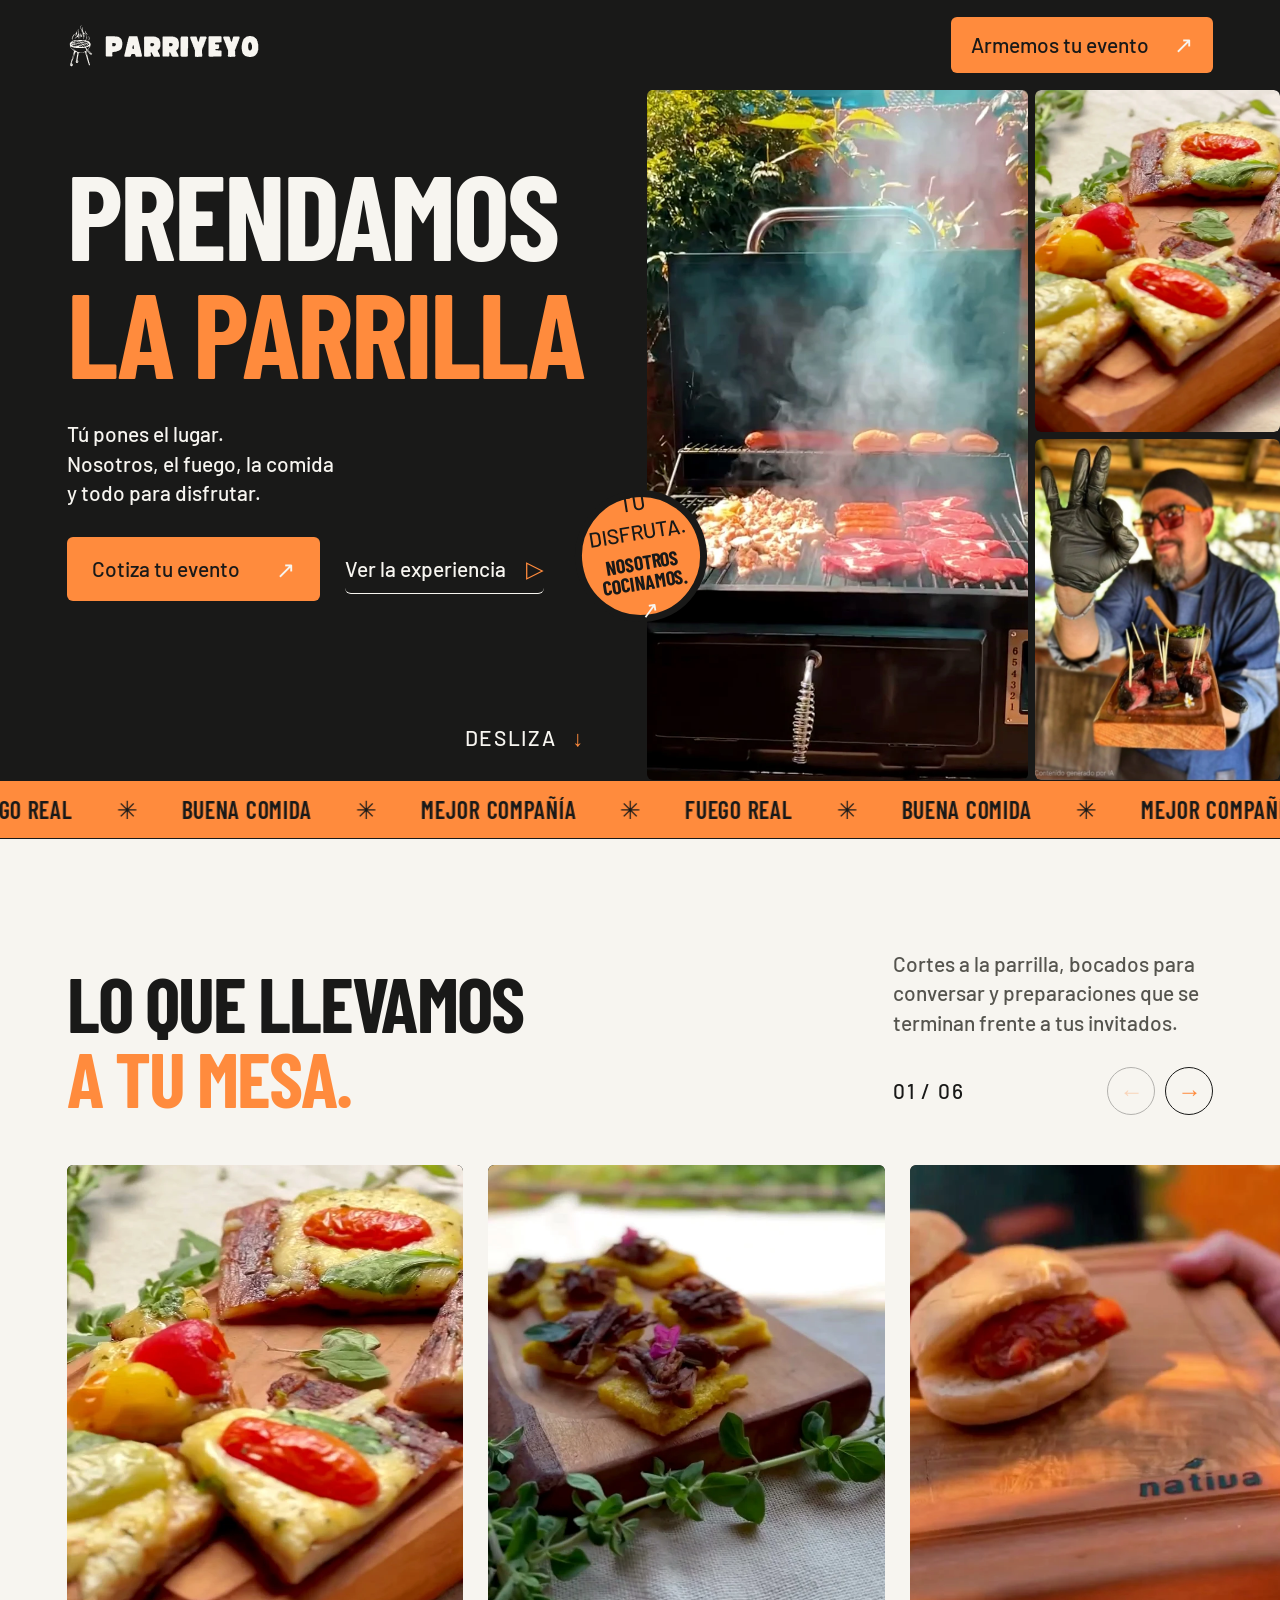
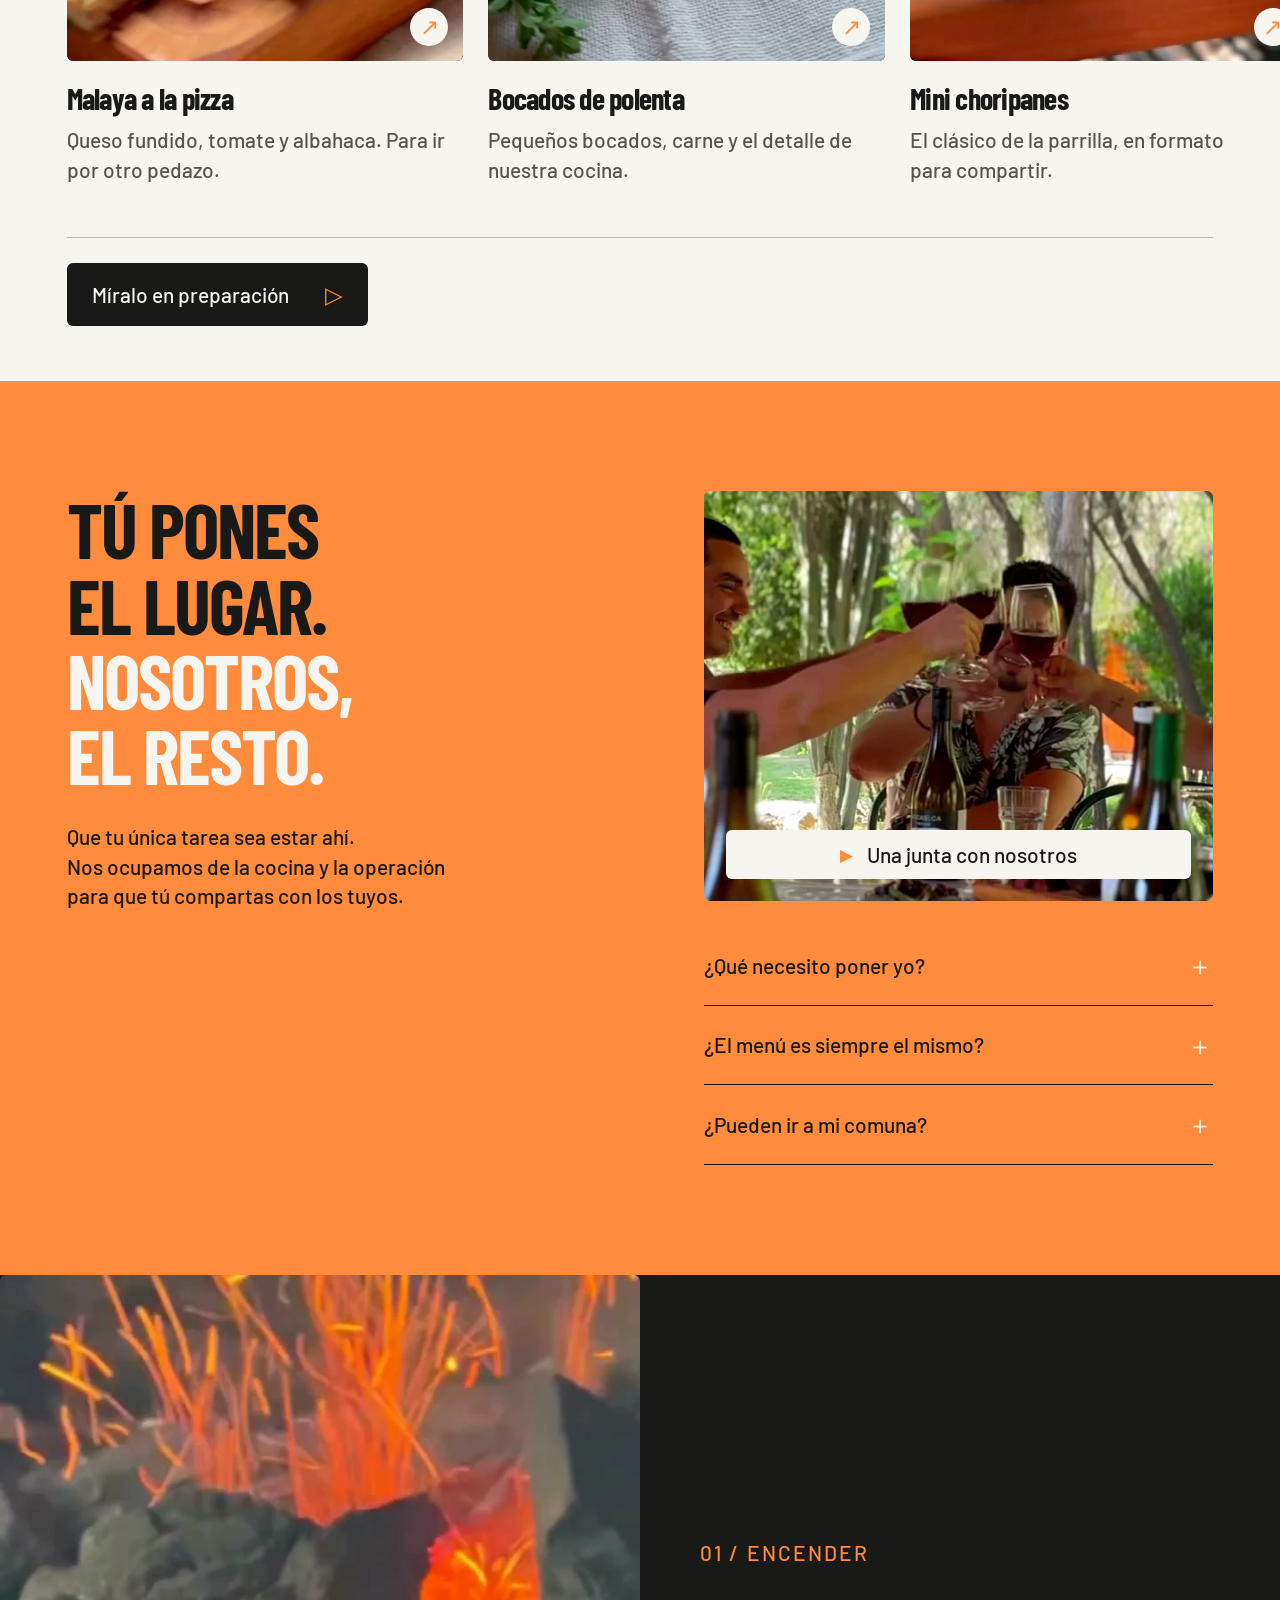
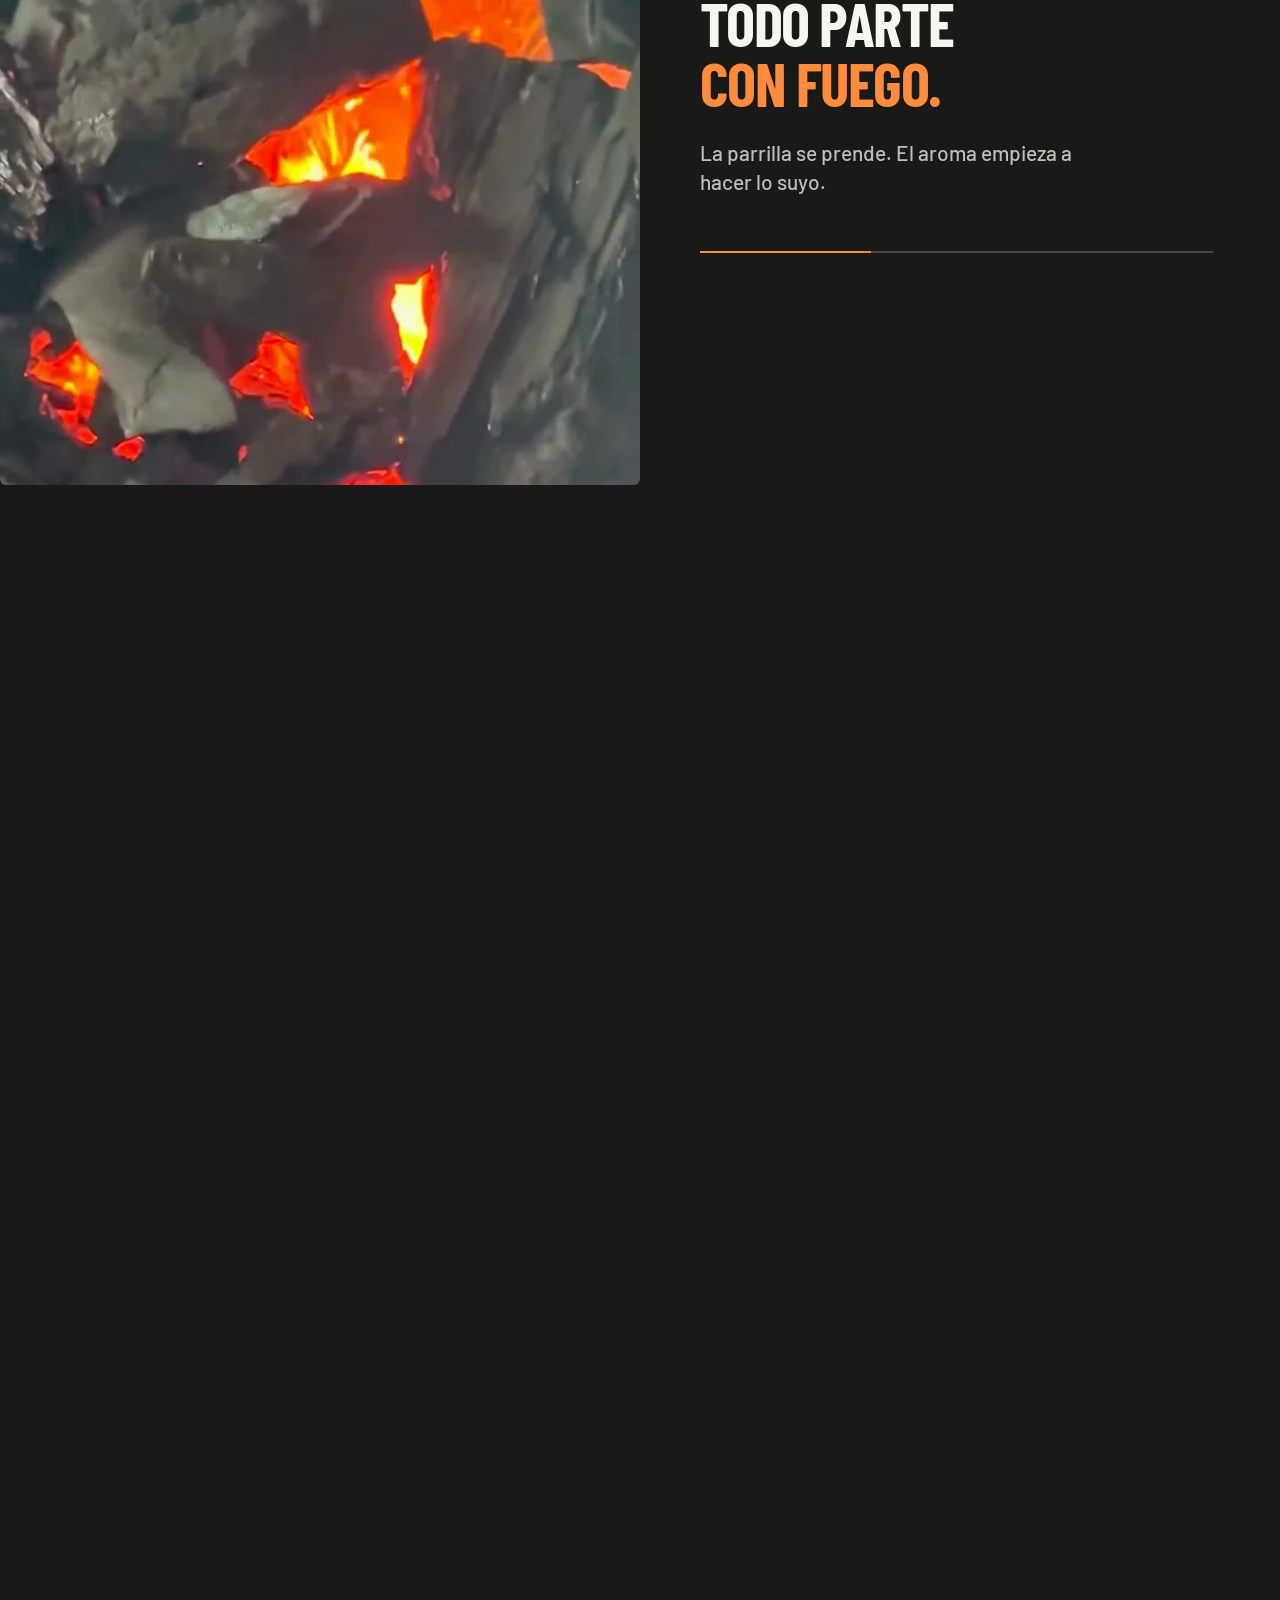
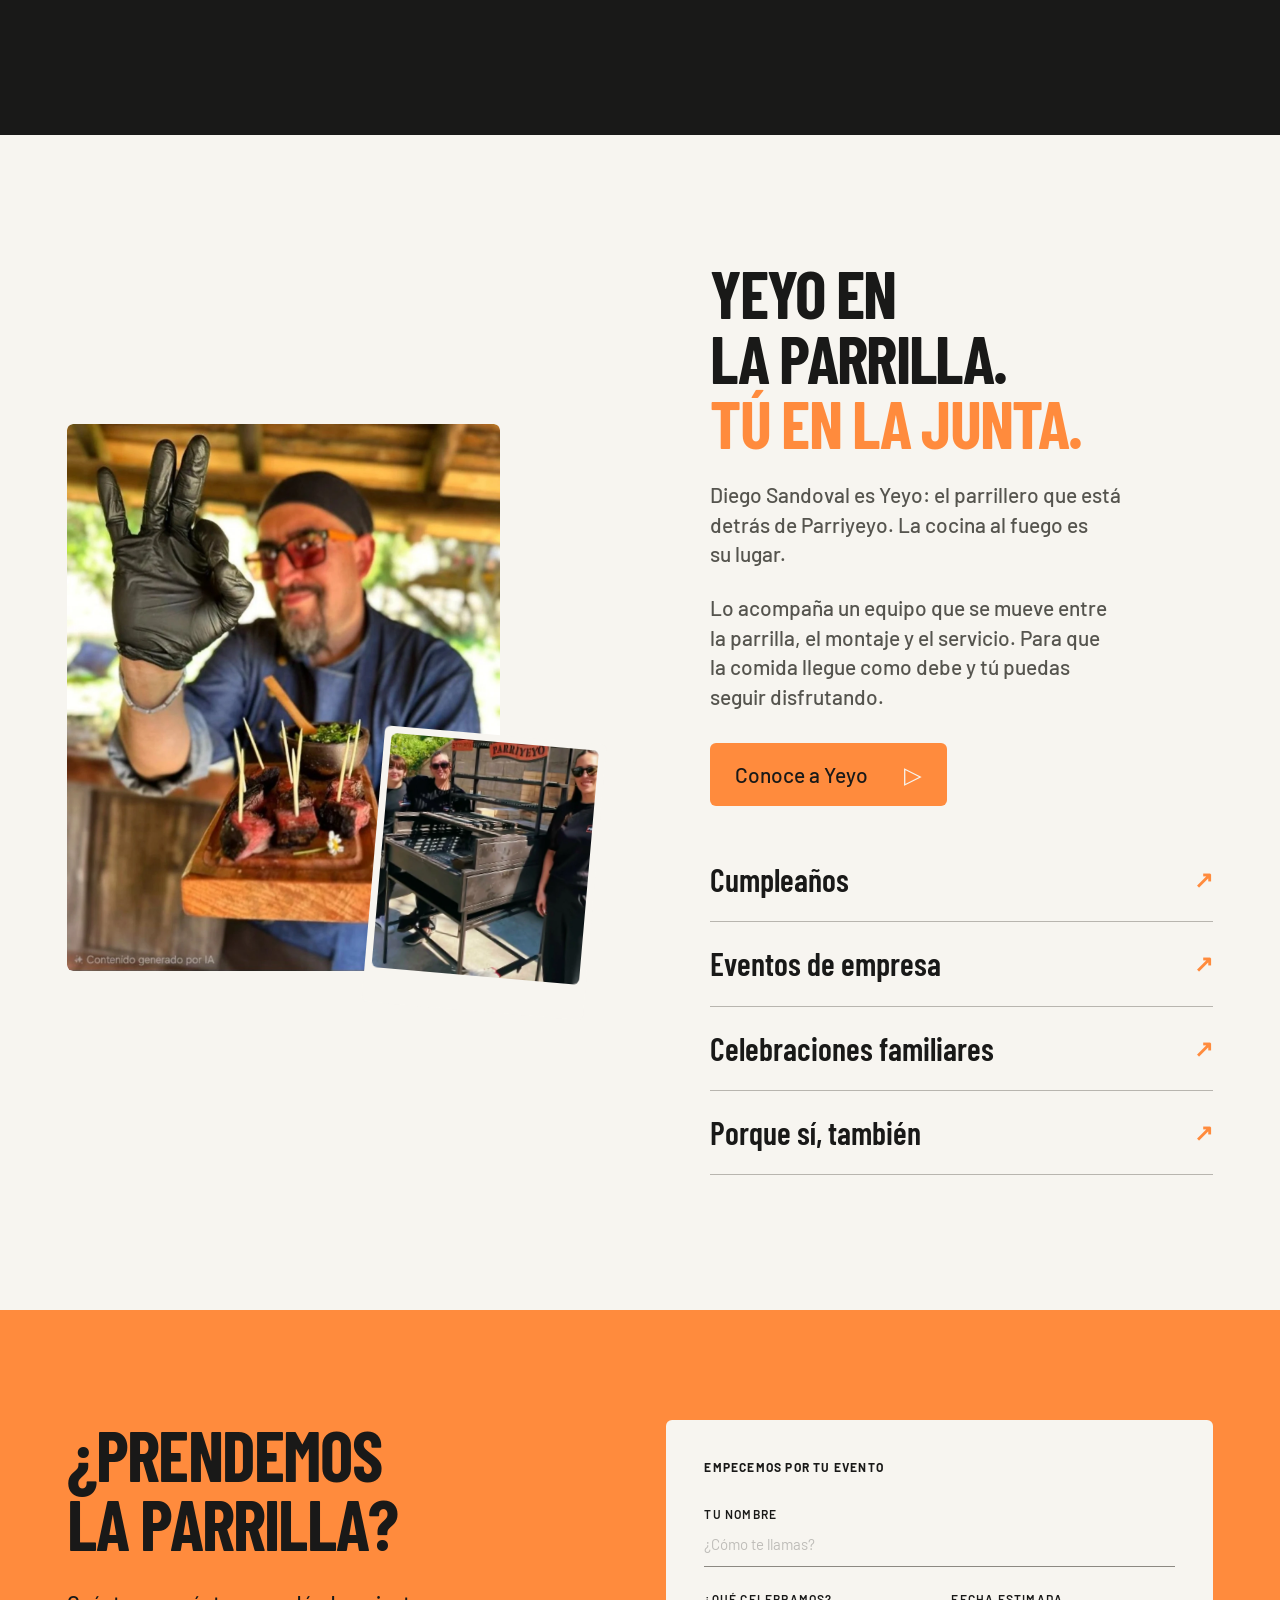
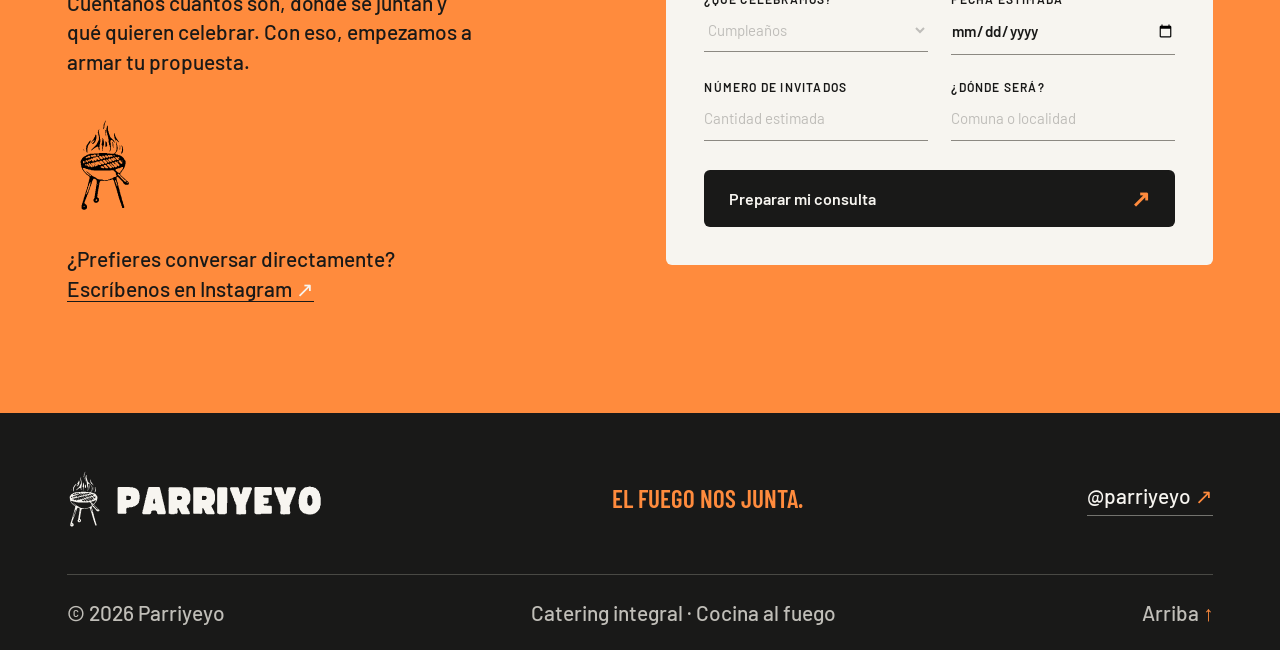
==== commit 7bc9fcf7: "Remove hero pause control and manual playback toggle" ====
--- a/index.html
+++ b/index.html
@@ -15,7 +15,7 @@
 <main id="contenido">
 <section class="hero" id="inicio" aria-labelledby="hero-title">
 <div class="hero-copy"><h1 id="hero-title"><span class="hero-opening">PRENDAMOS</span><br><em>LA PARRILLA</em></h1><p class="hero-description">Tú pones el lugar.<br>Nosotros, el fuego, la comida<br>y todo para disfrutar.</p><div class="hero-actions"><a class="button" href="#cotizar">Cotiza tu evento <span aria-hidden="true">↗</span></a><button class="text-button" data-video="experiencia" data-title="Una junta con Parriyeyo">Ver la experiencia <span aria-hidden="true">▷</span></button></div><div class="hero-foot"><a href="#cocina" aria-label="Bajar a nuestra cocina">DESLIZA <span aria-hidden="true">↓</span></a></div></div>
-<div class="hero-visual"><div class="hero-film"><video id="hero-video" class="ambient" muted loop playsinline preload="none" poster="assets/editorial/parrilla.webp" aria-label="Preparaciones de Parriyeyo: fuego, cortes, bocados y Diego sirviendo" data-src="assets/video/la-junta.mp4"></video><button id="motion-toggle" class="media-control" aria-label="Reproducir video de portada"><span class="ui-icon" aria-hidden="true">▶</span> Reproducir</button></div><div class="hero-stills"><figure><img src="assets/editorial/malaya.webp" alt="Malaya a la pizza con tomate, queso y albahaca" width="720" height="1062" fetchpriority="high"></figure><figure><img src="assets/editorial/yeyo-gesto.webp" alt="Yeyo sonriendo, con una tabla de bocados y su gesto de aprobación" width="1216" height="1536"></figure></div><a class="round-seal" href="#experiencia" aria-label="Conoce el catering integral">TÚ DISFRUTA.<br><strong>NOSOTROS<br>COCINAMOS.</strong><span aria-hidden="true">↗</span></a></div>
+<div class="hero-visual"><div class="hero-film"><video id="hero-video" class="ambient" muted loop playsinline preload="none" poster="assets/editorial/parrilla.webp" aria-label="Preparaciones de Parriyeyo: fuego, cortes, bocados y Diego sirviendo" data-src="assets/video/la-junta.mp4"></video></div><div class="hero-stills"><figure><img src="assets/editorial/malaya.webp" alt="Malaya a la pizza con tomate, queso y albahaca" width="720" height="1062" fetchpriority="high"></figure><figure><img src="assets/editorial/yeyo-gesto.webp" alt="Yeyo sonriendo, con una tabla de bocados y su gesto de aprobación" width="1216" height="1536"></figure></div><a class="round-seal" href="#experiencia" aria-label="Conoce el catering integral">TÚ DISFRUTA.<br><strong>NOSOTROS<br>COCINAMOS.</strong><span aria-hidden="true">↗</span></a></div>
 </section>
 <div class="ticker" aria-label="Fuego, buena comida y buena compañía"><div class="ticker-track" aria-hidden="true"><span>FUEGO REAL</span><i>✳</i><span>BUENA COMIDA</span><i>✳</i><span>MEJOR COMPAÑÍA</span><i>✳</i><span>FUEGO REAL</span><i>✳</i><span>BUENA COMIDA</span><i>✳</i><span>MEJOR COMPAÑÍA</span><i>✳</i></div></div>
 <section class="kitchen section" id="cocina" aria-labelledby="kitchen-title"><div class="section-heading"><div><h2 id="kitchen-title">LO QUE LLEVAMOS<br><em>A TU MESA.</em></h2></div><div class="section-aside"><p>Cortes a la parrilla, bocados para conversar y preparaciones que se terminan frente a tus invitados.</p><div class="rail-controls"><span id="rail-count" aria-live="polite">01 / 06</span><button id="dish-prev" class="arrow-button" aria-label="Preparación anterior" aria-controls="dish-rail"><span class="ui-icon" aria-hidden="true">←</span></button><button id="dish-next" class="arrow-button" aria-label="Siguiente preparación" aria-controls="dish-rail"><span class="ui-icon" aria-hidden="true">→</span></button></div></div></div>
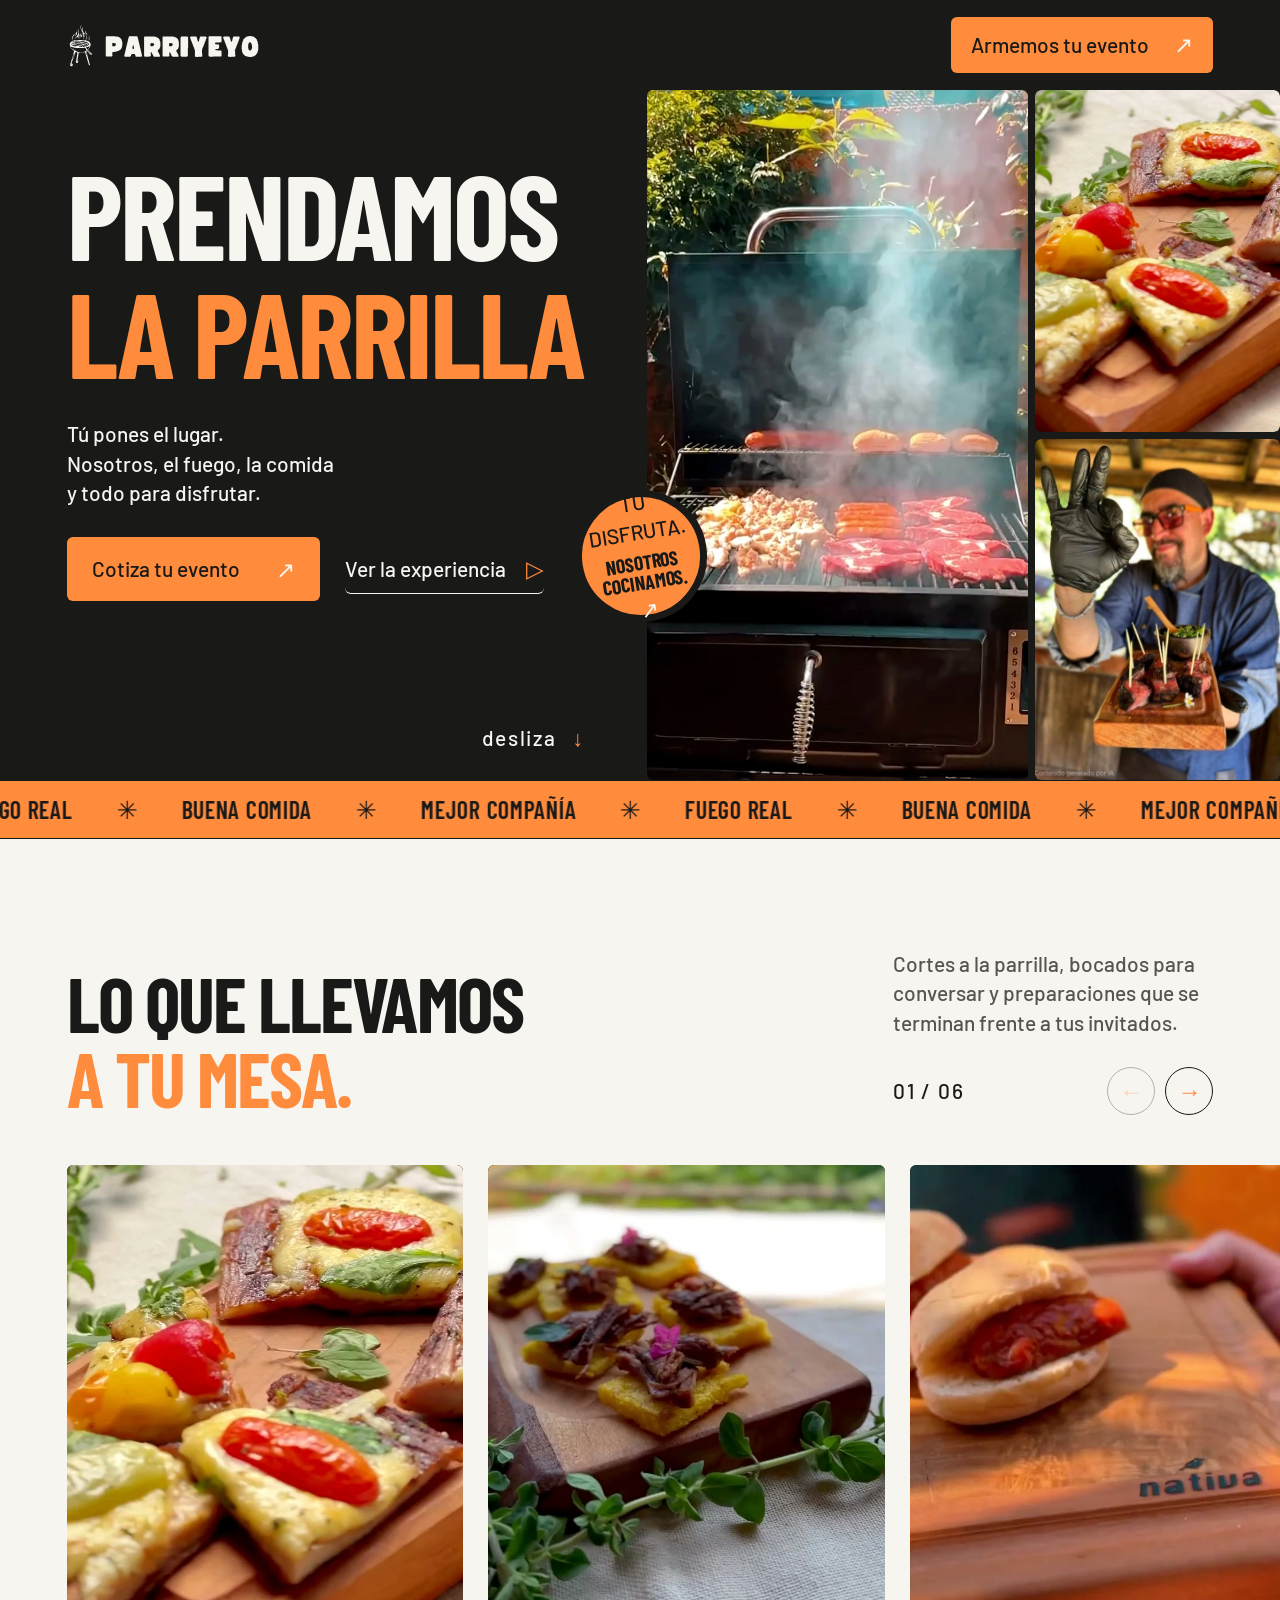
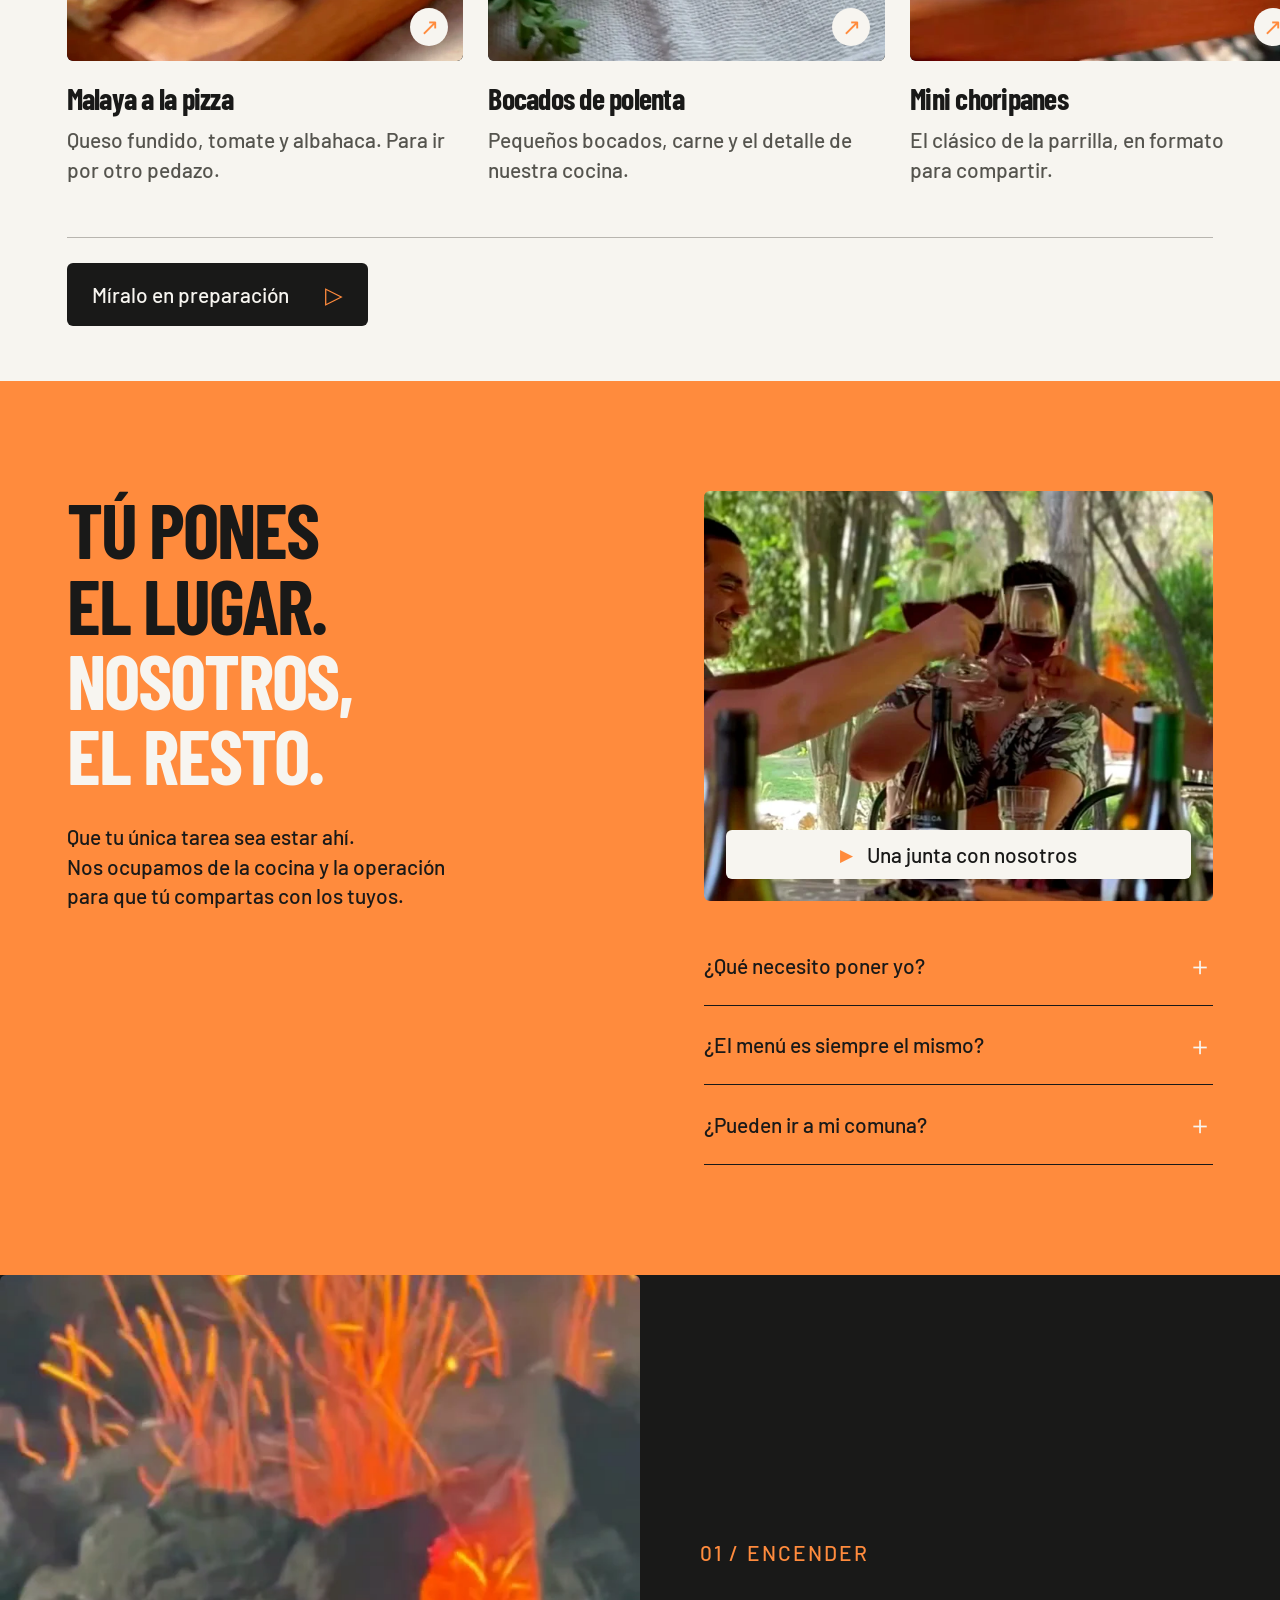
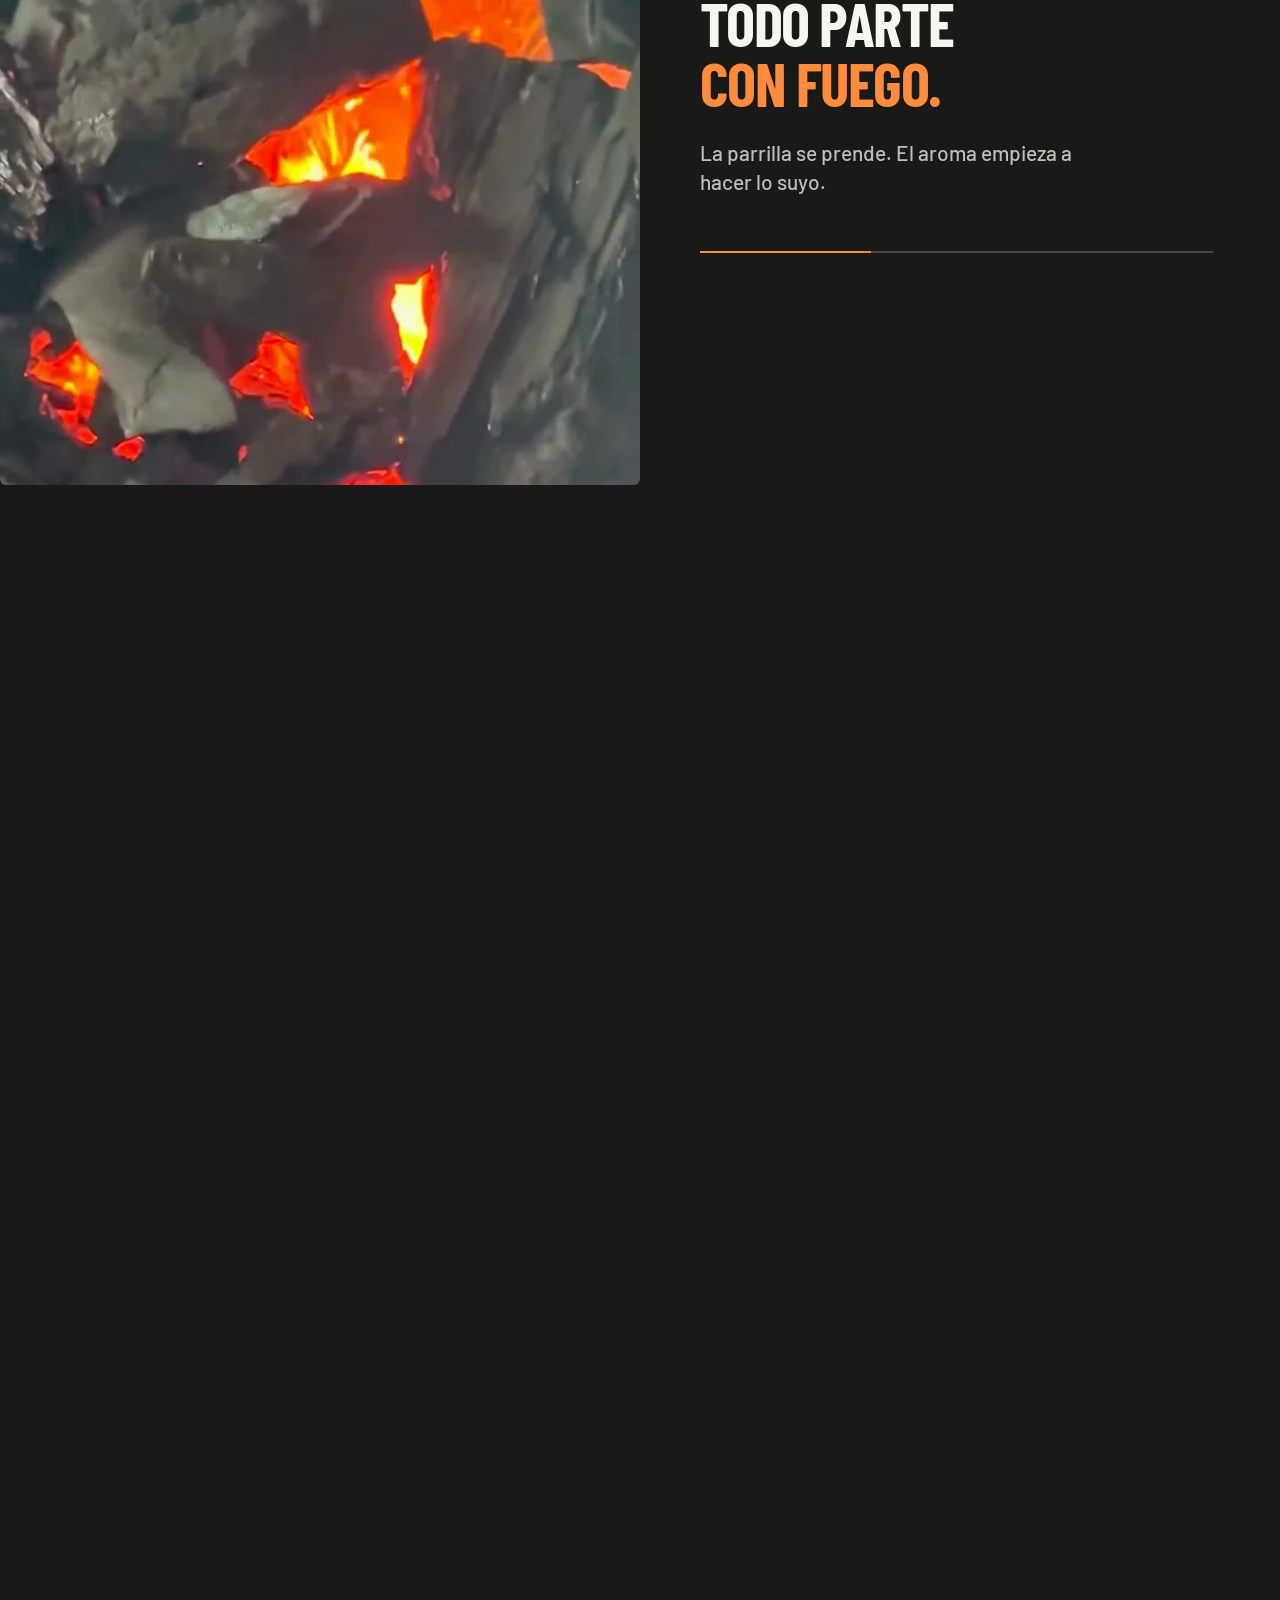
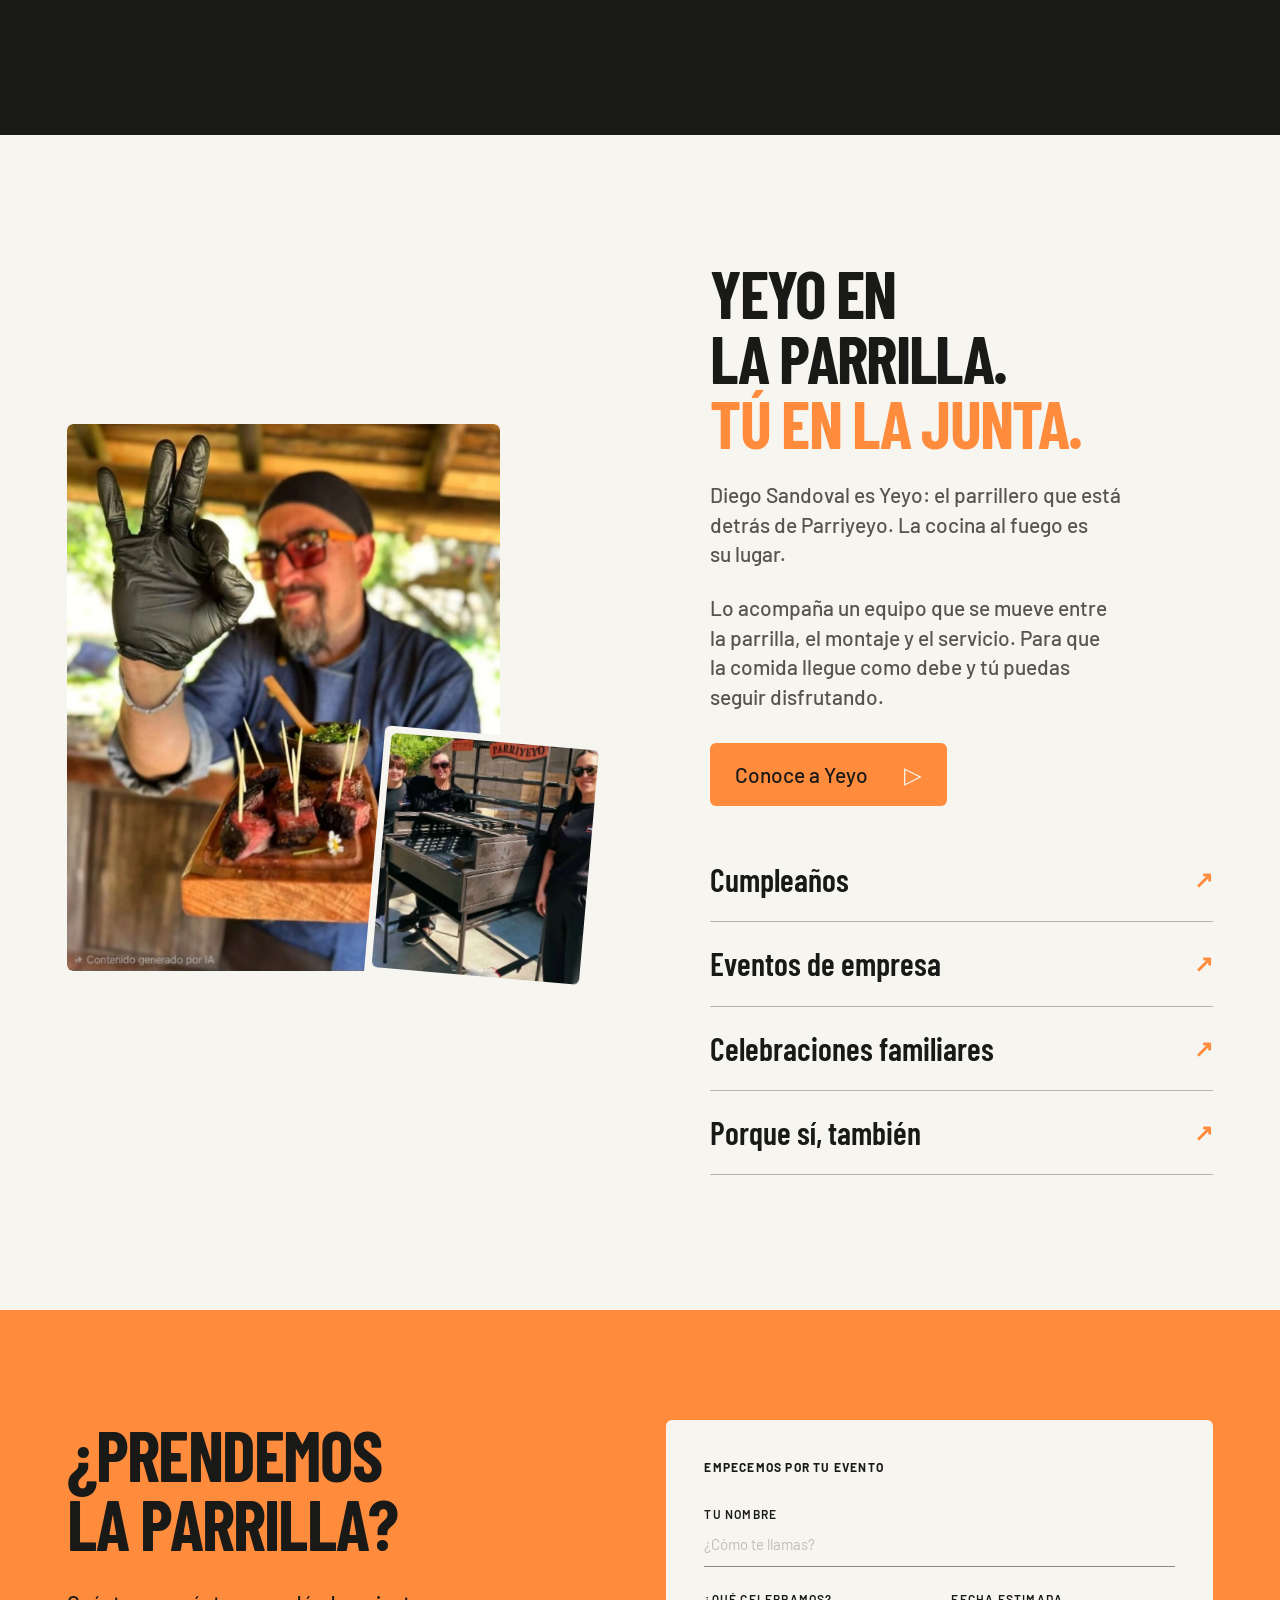
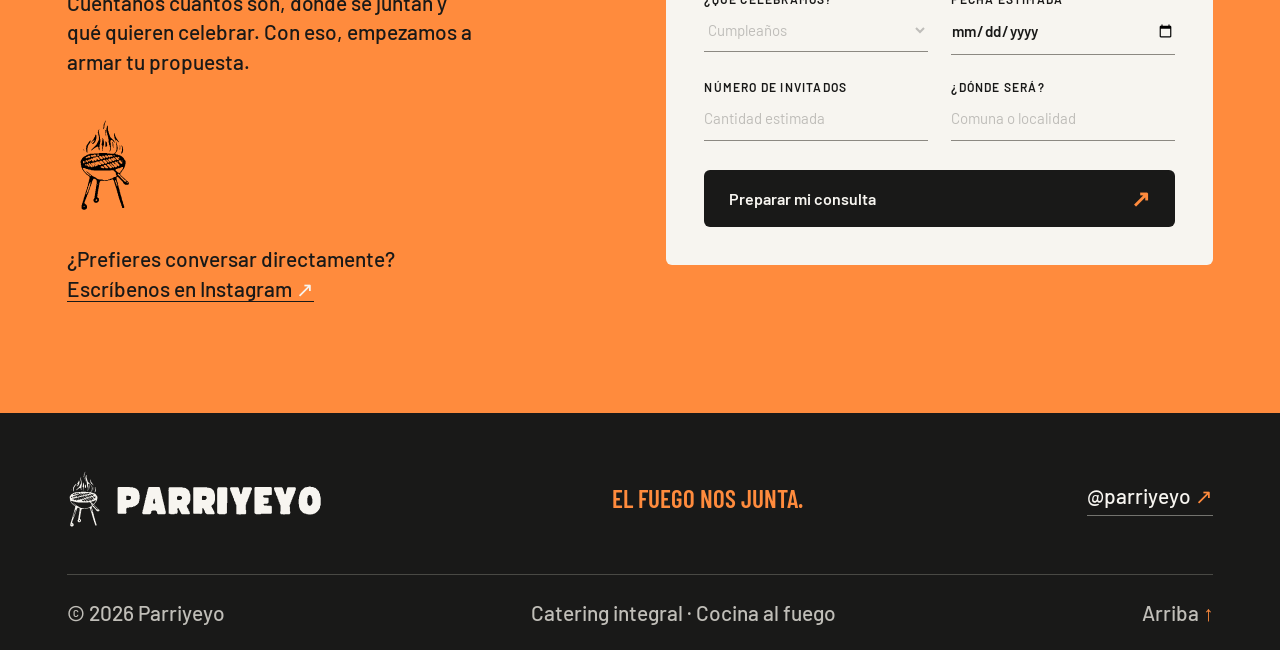
==== commit 07d77ab7: "Use lowercase sans scroll cue" ====
--- a/index.html
+++ b/index.html
@@ -14,7 +14,7 @@
 <header class="site-header"><a href="#inicio" class="brand" aria-label="Parriyeyo, inicio"><img src="assets/marca/imagotipo-horizontal.svg" alt="Parriyeyo" width="210" height="50"></a><button class="menu-toggle" aria-expanded="false" aria-controls="navigation">Menú <span aria-hidden="true">＋</span></button><nav id="navigation" aria-label="Navegación principal"><a class="button button-small" href="#cotizar">Armemos tu evento <span aria-hidden="true">↗</span></a></nav></header>
 <main id="contenido">
 <section class="hero" id="inicio" aria-labelledby="hero-title">
-<div class="hero-copy"><h1 id="hero-title"><span class="hero-opening">PRENDAMOS</span><br><em>LA PARRILLA</em></h1><p class="hero-description">Tú pones el lugar.<br>Nosotros, el fuego, la comida<br>y todo para disfrutar.</p><div class="hero-actions"><a class="button" href="#cotizar">Cotiza tu evento <span aria-hidden="true">↗</span></a><button class="text-button" data-video="experiencia" data-title="Una junta con Parriyeyo">Ver la experiencia <span aria-hidden="true">▷</span></button></div><div class="hero-foot"><a href="#cocina" aria-label="Bajar a nuestra cocina">DESLIZA <span aria-hidden="true">↓</span></a></div></div>
+<div class="hero-copy"><h1 id="hero-title"><span class="hero-opening">PRENDAMOS</span><br><em>LA PARRILLA</em></h1><p class="hero-description">Tú pones el lugar.<br>Nosotros, el fuego, la comida<br>y todo para disfrutar.</p><div class="hero-actions"><a class="button" href="#cotizar">Cotiza tu evento <span aria-hidden="true">↗</span></a><button class="text-button" data-video="experiencia" data-title="Una junta con Parriyeyo">Ver la experiencia <span aria-hidden="true">▷</span></button></div><div class="hero-foot"><a href="#cocina" aria-label="Bajar a nuestra cocina">desliza <span aria-hidden="true">↓</span></a></div></div>
 <div class="hero-visual"><div class="hero-film"><video id="hero-video" class="ambient" muted loop playsinline preload="none" poster="assets/editorial/parrilla.webp" aria-label="Preparaciones de Parriyeyo: fuego, cortes, bocados y Diego sirviendo" data-src="assets/video/la-junta.mp4"></video></div><div class="hero-stills"><figure><img src="assets/editorial/malaya.webp" alt="Malaya a la pizza con tomate, queso y albahaca" width="720" height="1062" fetchpriority="high"></figure><figure><img src="assets/editorial/yeyo-gesto.webp" alt="Yeyo sonriendo, con una tabla de bocados y su gesto de aprobación" width="1216" height="1536"></figure></div><a class="round-seal" href="#experiencia" aria-label="Conoce el catering integral">TÚ DISFRUTA.<br><strong>NOSOTROS<br>COCINAMOS.</strong><span aria-hidden="true">↗</span></a></div>
 </section>
 <div class="ticker" aria-label="Fuego, buena comida y buena compañía"><div class="ticker-track" aria-hidden="true"><span>FUEGO REAL</span><i>✳</i><span>BUENA COMIDA</span><i>✳</i><span>MEJOR COMPAÑÍA</span><i>✳</i><span>FUEGO REAL</span><i>✳</i><span>BUENA COMIDA</span><i>✳</i><span>MEJOR COMPAÑÍA</span><i>✳</i></div></div>
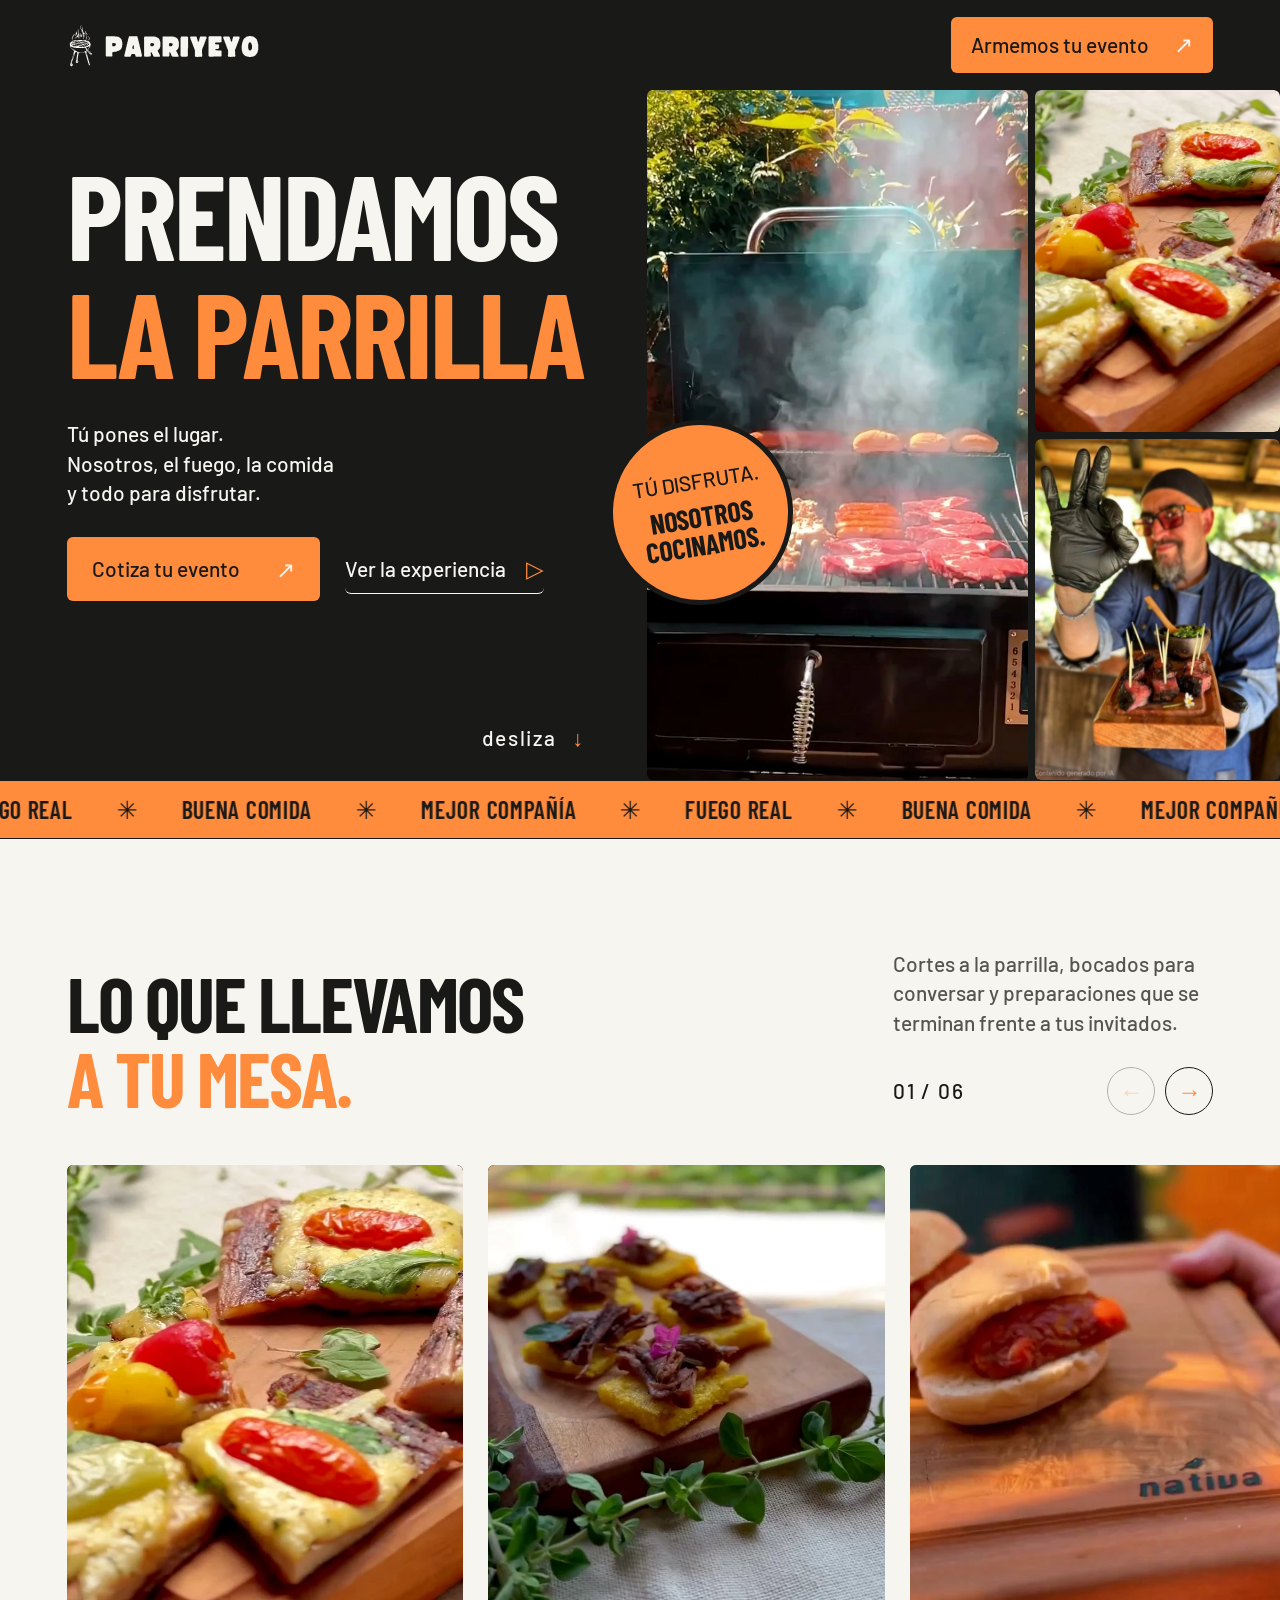
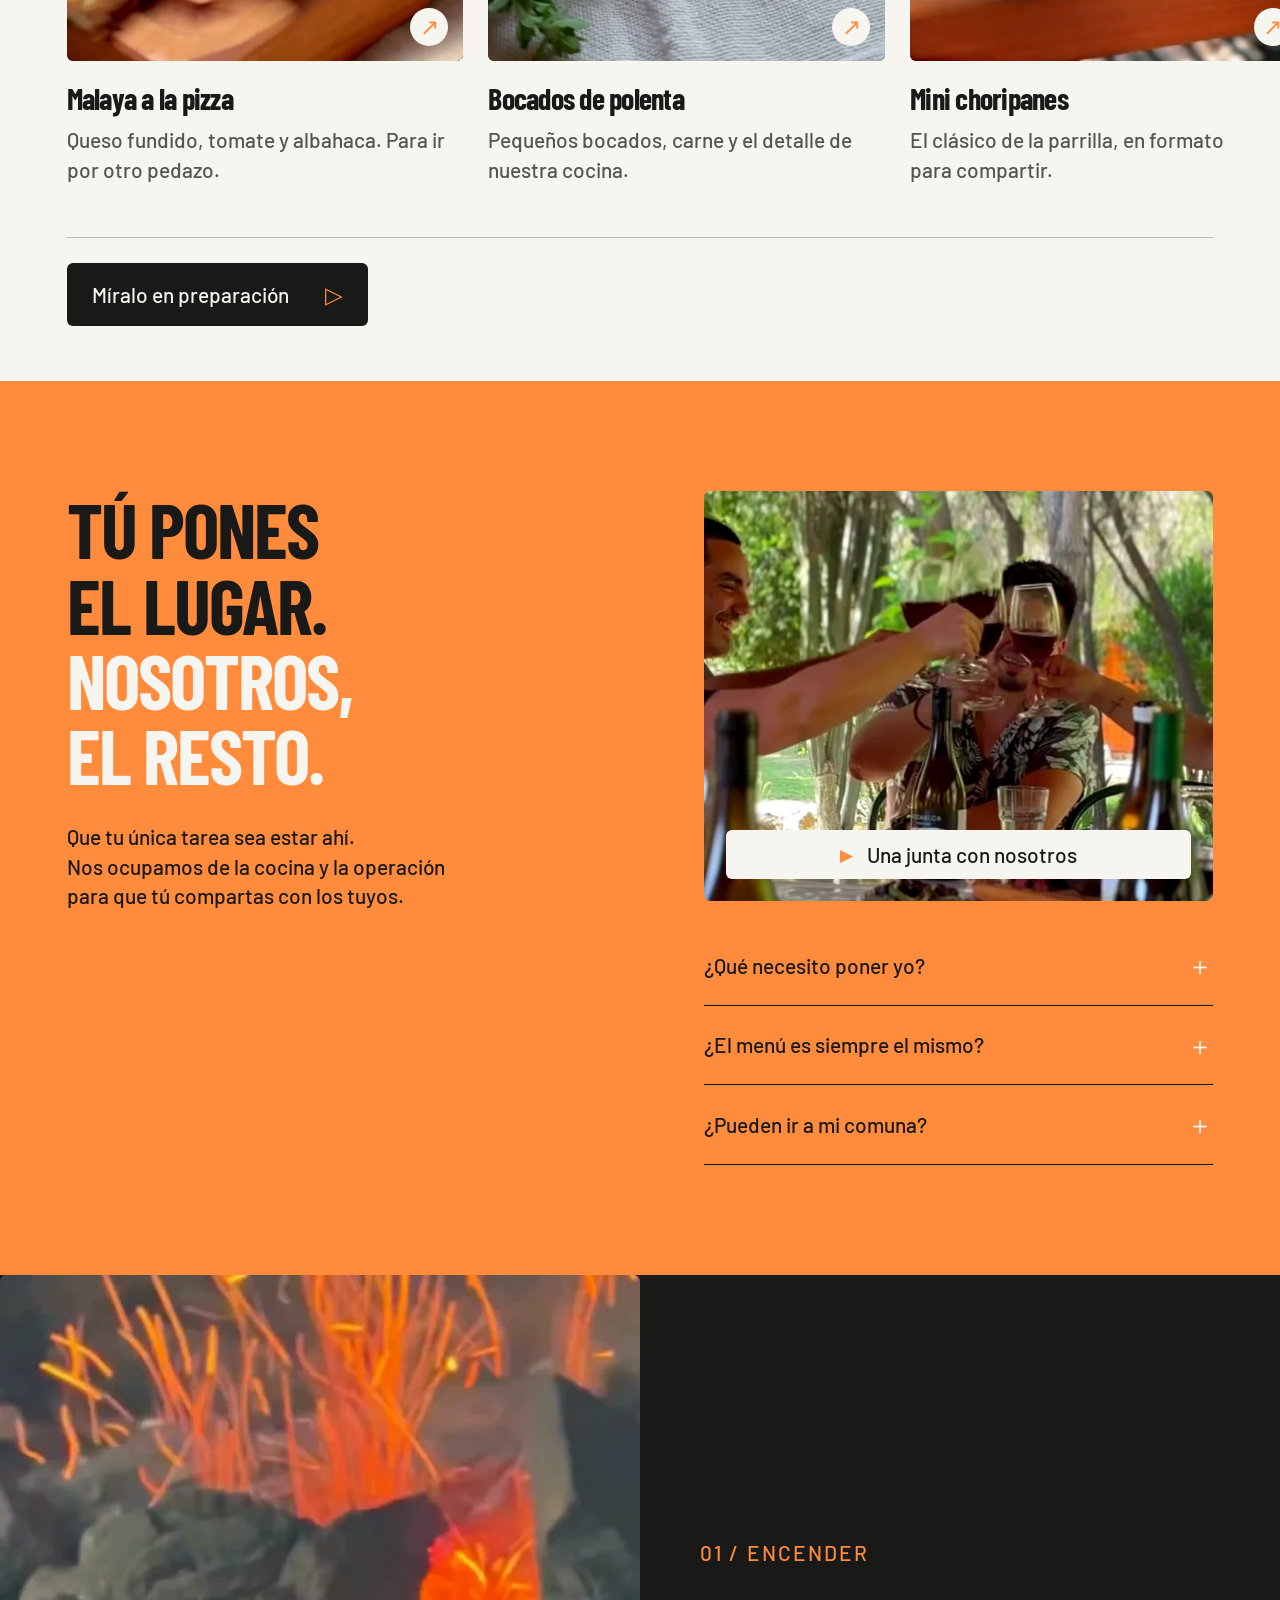
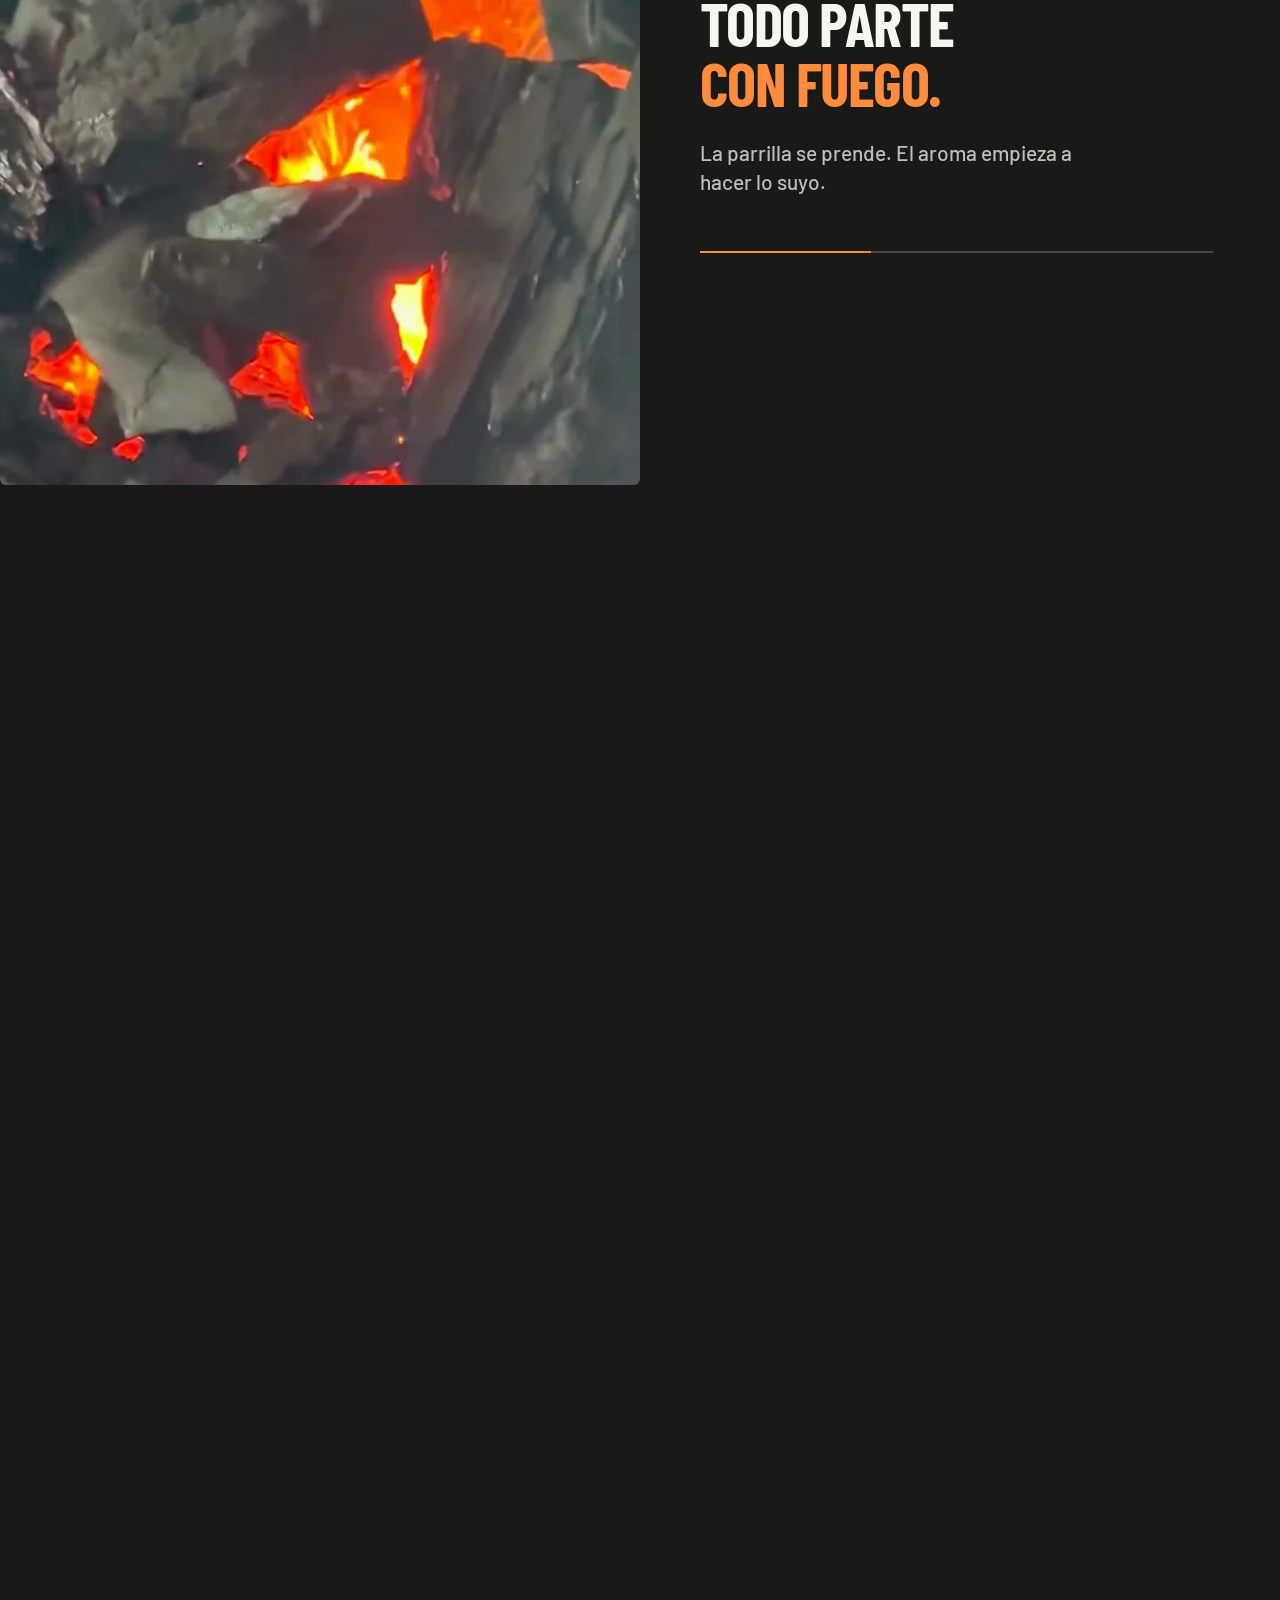
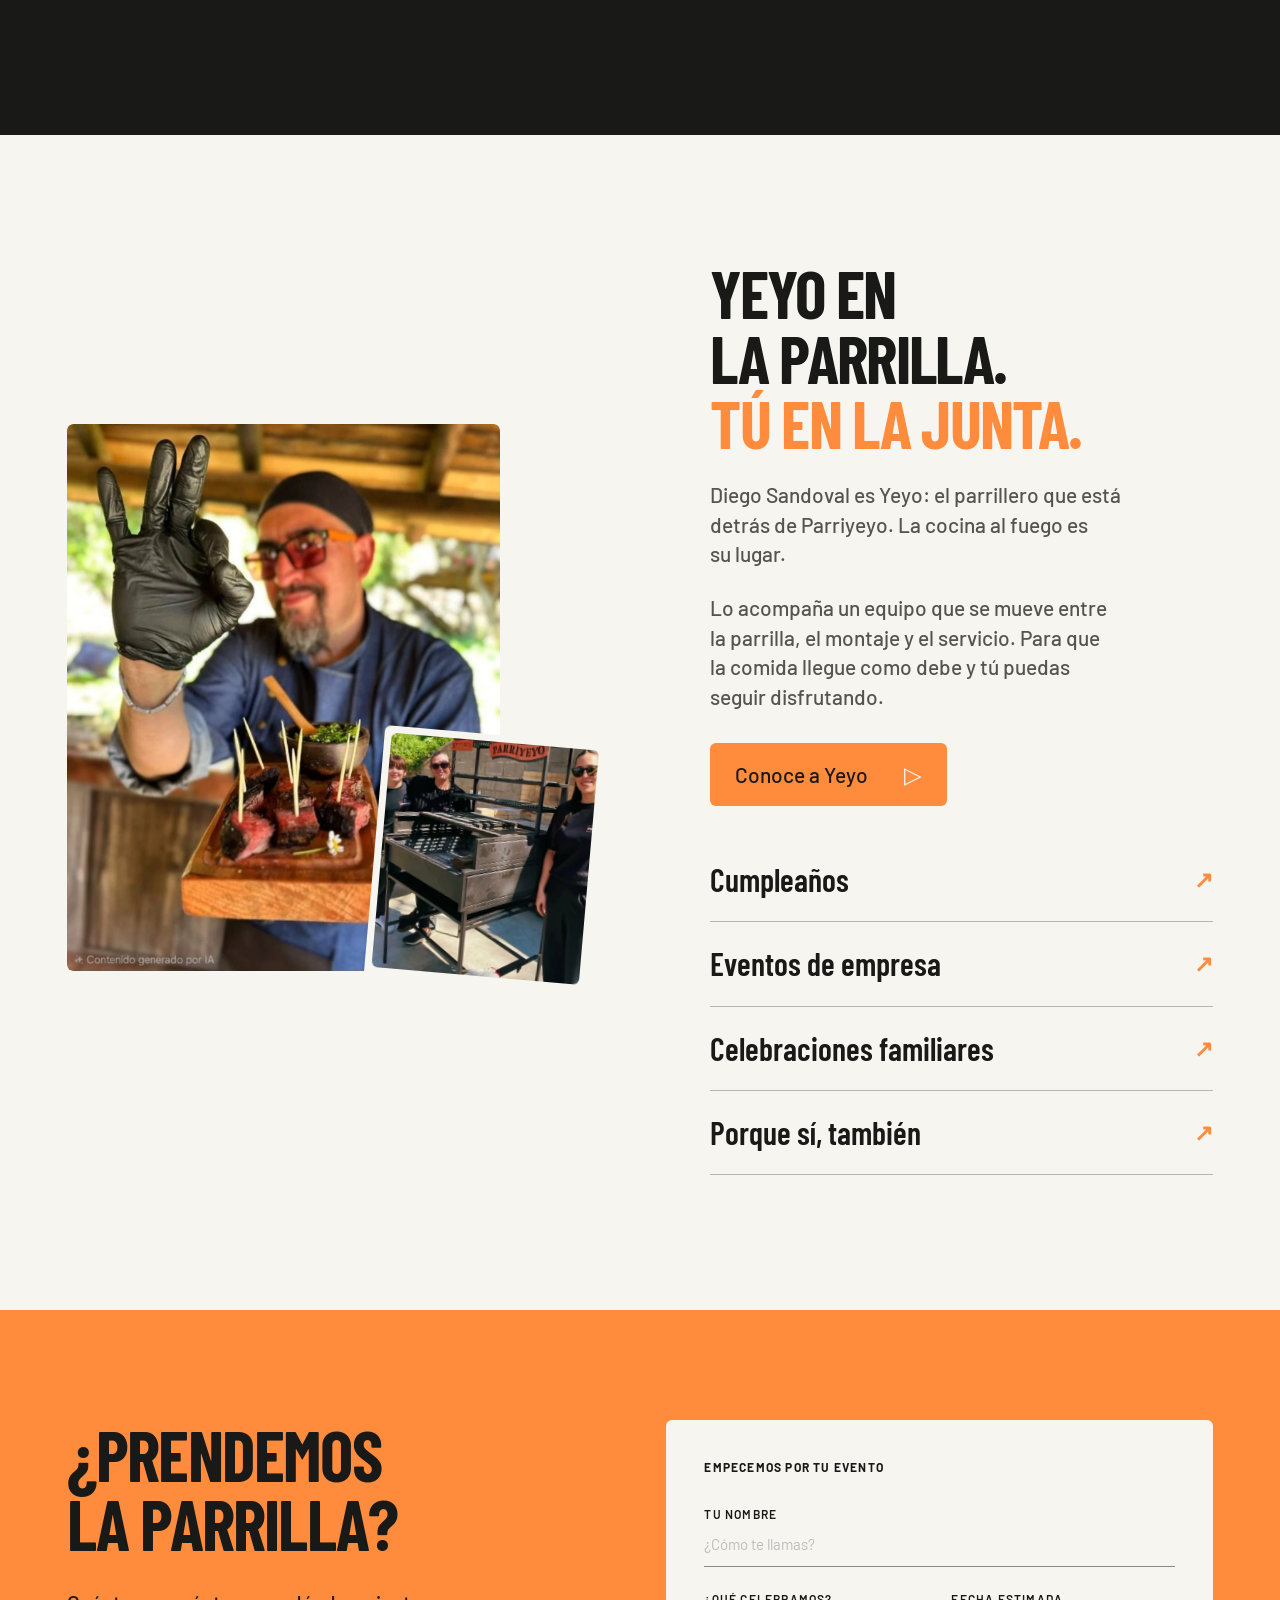
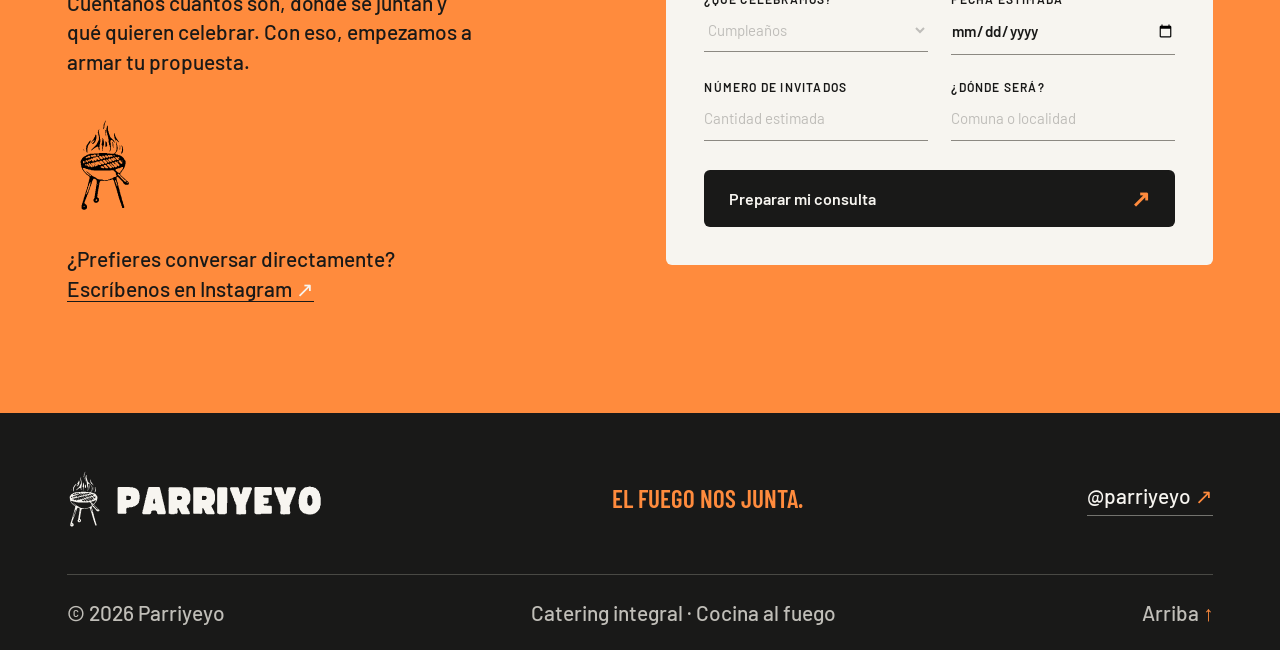
==== commit 427b3faa: "Restore orange seal and center message without arrow" ====
--- a/index.html
+++ b/index.html
@@ -15,7 +15,7 @@
 <main id="contenido">
 <section class="hero" id="inicio" aria-labelledby="hero-title">
 <div class="hero-copy"><h1 id="hero-title"><span class="hero-opening">PRENDAMOS</span><br><em>LA PARRILLA</em></h1><p class="hero-description">Tú pones el lugar.<br>Nosotros, el fuego, la comida<br>y todo para disfrutar.</p><div class="hero-actions"><a class="button" href="#cotizar">Cotiza tu evento <span aria-hidden="true">↗</span></a><button class="text-button" data-video="experiencia" data-title="Una junta con Parriyeyo">Ver la experiencia <span aria-hidden="true">▷</span></button></div><div class="hero-foot"><a href="#cocina" aria-label="Bajar a nuestra cocina">desliza <span aria-hidden="true">↓</span></a></div></div>
-<div class="hero-visual"><div class="hero-film"><video id="hero-video" class="ambient" muted loop playsinline preload="none" poster="assets/editorial/parrilla.webp" aria-label="Preparaciones de Parriyeyo: fuego, cortes, bocados y Diego sirviendo" data-src="assets/video/la-junta.mp4"></video></div><div class="hero-stills"><figure><img src="assets/editorial/malaya.webp" alt="Malaya a la pizza con tomate, queso y albahaca" width="720" height="1062" fetchpriority="high"></figure><figure><img src="assets/editorial/yeyo-gesto.webp" alt="Yeyo sonriendo, con una tabla de bocados y su gesto de aprobación" width="1216" height="1536"></figure></div><a class="round-seal" href="#experiencia" aria-label="Conoce el catering integral">TÚ DISFRUTA.<br><strong>NOSOTROS<br>COCINAMOS.</strong><span aria-hidden="true">↗</span></a></div>
+<div class="hero-visual"><div class="hero-film"><video id="hero-video" class="ambient" muted loop playsinline preload="none" poster="assets/editorial/parrilla.webp" aria-label="Preparaciones de Parriyeyo: fuego, cortes, bocados y Diego sirviendo" data-src="assets/video/la-junta.mp4"></video></div><div class="hero-stills"><figure><img src="assets/editorial/malaya.webp" alt="Malaya a la pizza con tomate, queso y albahaca" width="720" height="1062" fetchpriority="high"></figure><figure><img src="assets/editorial/yeyo-gesto.webp" alt="Yeyo sonriendo, con una tabla de bocados y su gesto de aprobación" width="1216" height="1536"></figure></div><a class="round-seal" href="#experiencia" aria-label="Conoce el catering integral">TÚ DISFRUTA.<strong>NOSOTROS<br>COCINAMOS.</strong></a></div>
 </section>
 <div class="ticker" aria-label="Fuego, buena comida y buena compañía"><div class="ticker-track" aria-hidden="true"><span>FUEGO REAL</span><i>✳</i><span>BUENA COMIDA</span><i>✳</i><span>MEJOR COMPAÑÍA</span><i>✳</i><span>FUEGO REAL</span><i>✳</i><span>BUENA COMIDA</span><i>✳</i><span>MEJOR COMPAÑÍA</span><i>✳</i></div></div>
 <section class="kitchen section" id="cocina" aria-labelledby="kitchen-title"><div class="section-heading"><div><h2 id="kitchen-title">LO QUE LLEVAMOS<br><em>A TU MESA.</em></h2></div><div class="section-aside"><p>Cortes a la parrilla, bocados para conversar y preparaciones que se terminan frente a tus invitados.</p><div class="rail-controls"><span id="rail-count" aria-live="polite">01 / 06</span><button id="dish-prev" class="arrow-button" aria-label="Preparación anterior" aria-controls="dish-rail"><span class="ui-icon" aria-hidden="true">←</span></button><button id="dish-next" class="arrow-button" aria-label="Siguiente preparación" aria-controls="dish-rail"><span class="ui-icon" aria-hidden="true">→</span></button></div></div></div>
--- a/styles.css
+++ b/styles.css
@@ -124,3 +124,26 @@
 body :is(.hero-description,.section-aside>p,.dish>p,.experience-intro>p:not(.eyebrow),details p,summary,.ritual-step>p,.chef-copy>p:not(.eyebrow),.quote-copy>p:not(.eyebrow),.quote-copy .quote-direct,.quote-direct>a,.hero-stills figcaption,.chef-main figcaption,.team-photo figcaption,.dish-caption>span,.eyebrow,.button,.text-button,.text-link,.site-header nav,.hero-foot,.film-label,.round-seal,.rail-controls>span,.play-pill,.media-control,.ritual-step>span,.footer-top>a:last-child,.footer-bottom,#video-dialog>p,#gallery-caption,.skip):not(#quote-form *,#quote-dialog *){
 font-family:var(--body);font-size:var(--sans-size);line-height:var(--sans-leading);font-weight:var(--sans-weight)
 }
+
+/* Video windows follow the section that opened them. */
+#video-dialog{--video-surface:var(--ink);--video-text:var(--paper);background:var(--video-surface);color:var(--video-text);border-radius:var(--corner-radius)}
+#video-dialog[data-surface="paper"]{--video-surface:var(--paper);--video-text:var(--ink)}
+#video-dialog[data-surface="orange"]{--video-surface:var(--orange);--video-text:var(--ink);--action-icon:var(--paper)}
+#video-dialog #brand-video{background:var(--video-surface)}
+#video-dialog .dialog-close{color:inherit;border-color:currentColor}
+#video-dialog .dialog-close:hover{background:var(--video-text);color:var(--video-surface)}
+
+/* Announcement seal refined to 80 percent of its previous size. */
+@media(min-width:801px){
+ #inicio .round-seal{--seal-size:184.8px;width:var(--seal-size);height:var(--seal-size);left:-32px;top:calc(58% - 70px);padding:12.32px;border-width:5.6px;font-size:14px;line-height:1.1}
+ #inicio .round-seal strong{font-size:28px;margin:6.72px 0 3.36px}
+ #inicio .round-seal>span{font-size:23.52px}
+}
+@media(min-width:801px) and (max-width:1150px){
+ #inicio .round-seal{--seal-size:161px;font-size:12.88px;padding:10.08px}
+ #inicio .round-seal strong{font-size:23.8px}
+}
+
+/* Centered message on the brand orange seal. */
+#inicio .round-seal{background:var(--orange);color:var(--ink);justify-content:center;align-items:center;text-align:center}
+#inicio .round-seal strong{margin-bottom:0}
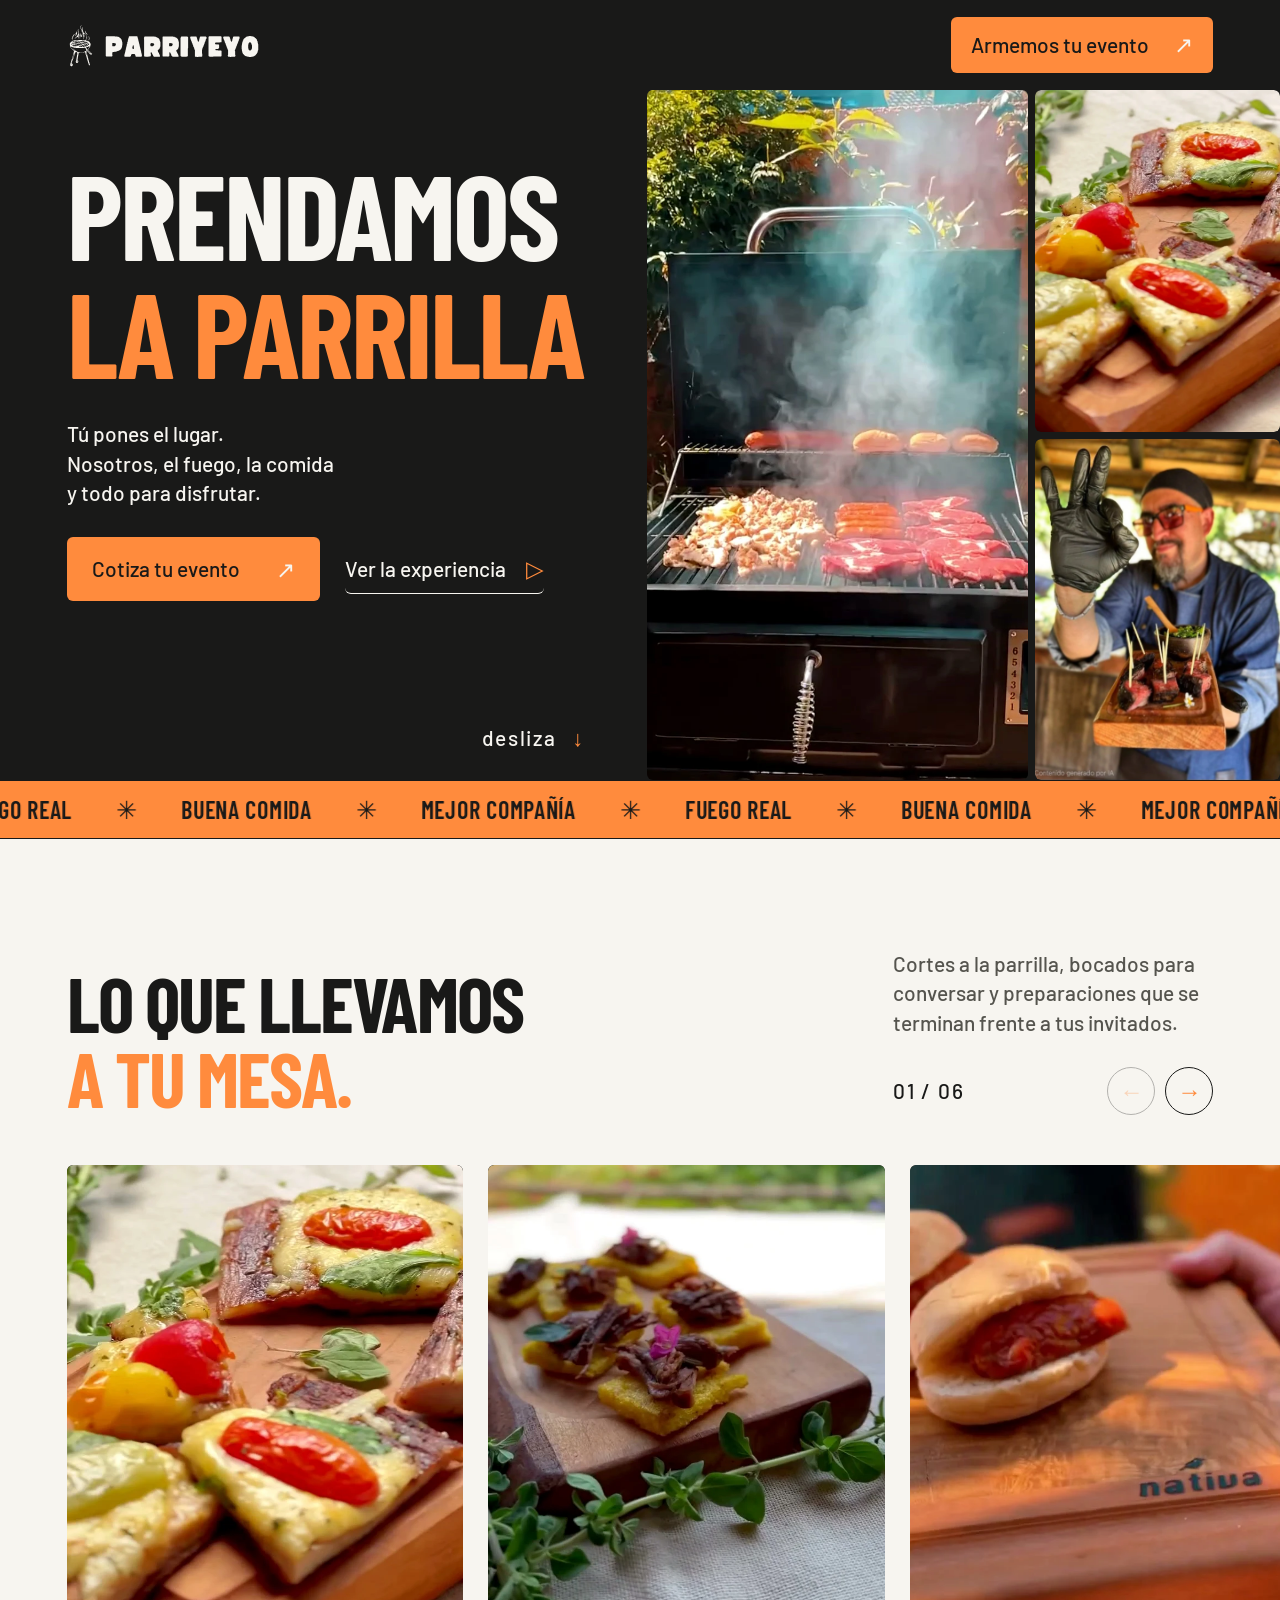
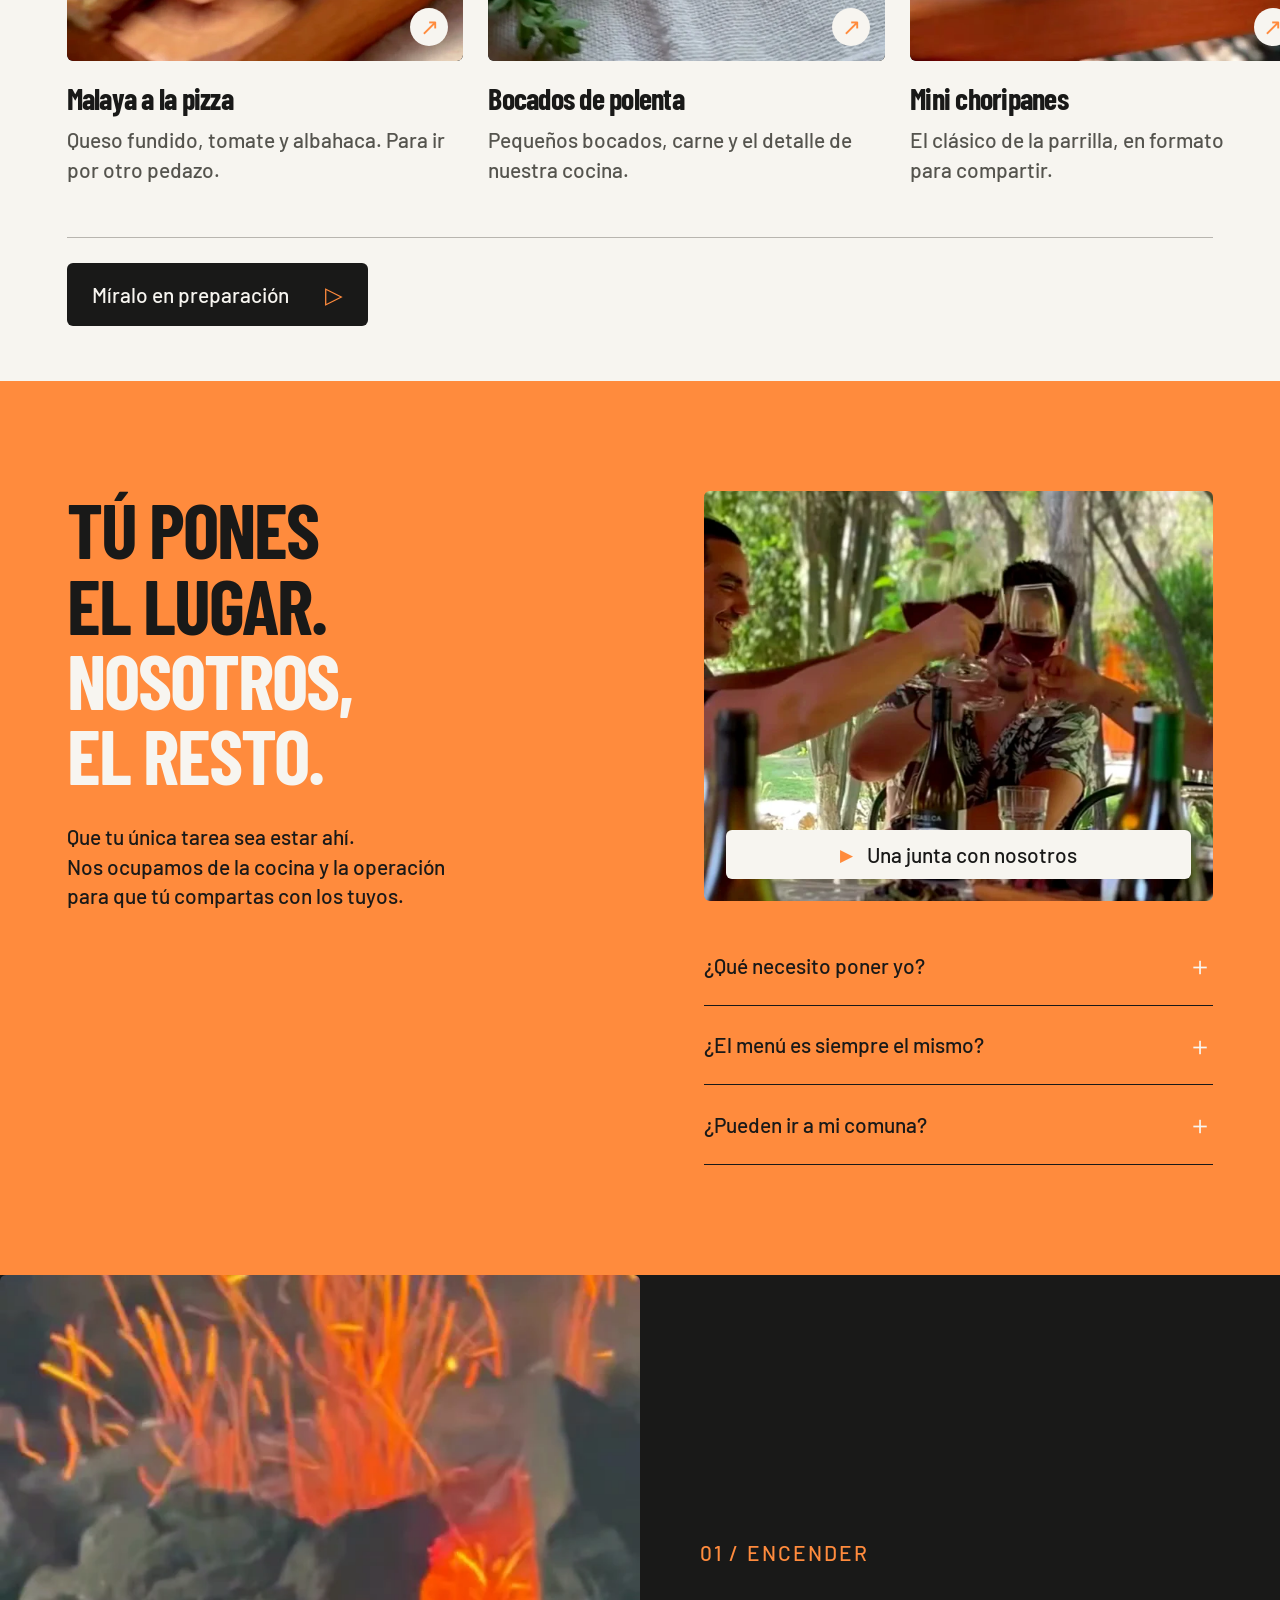
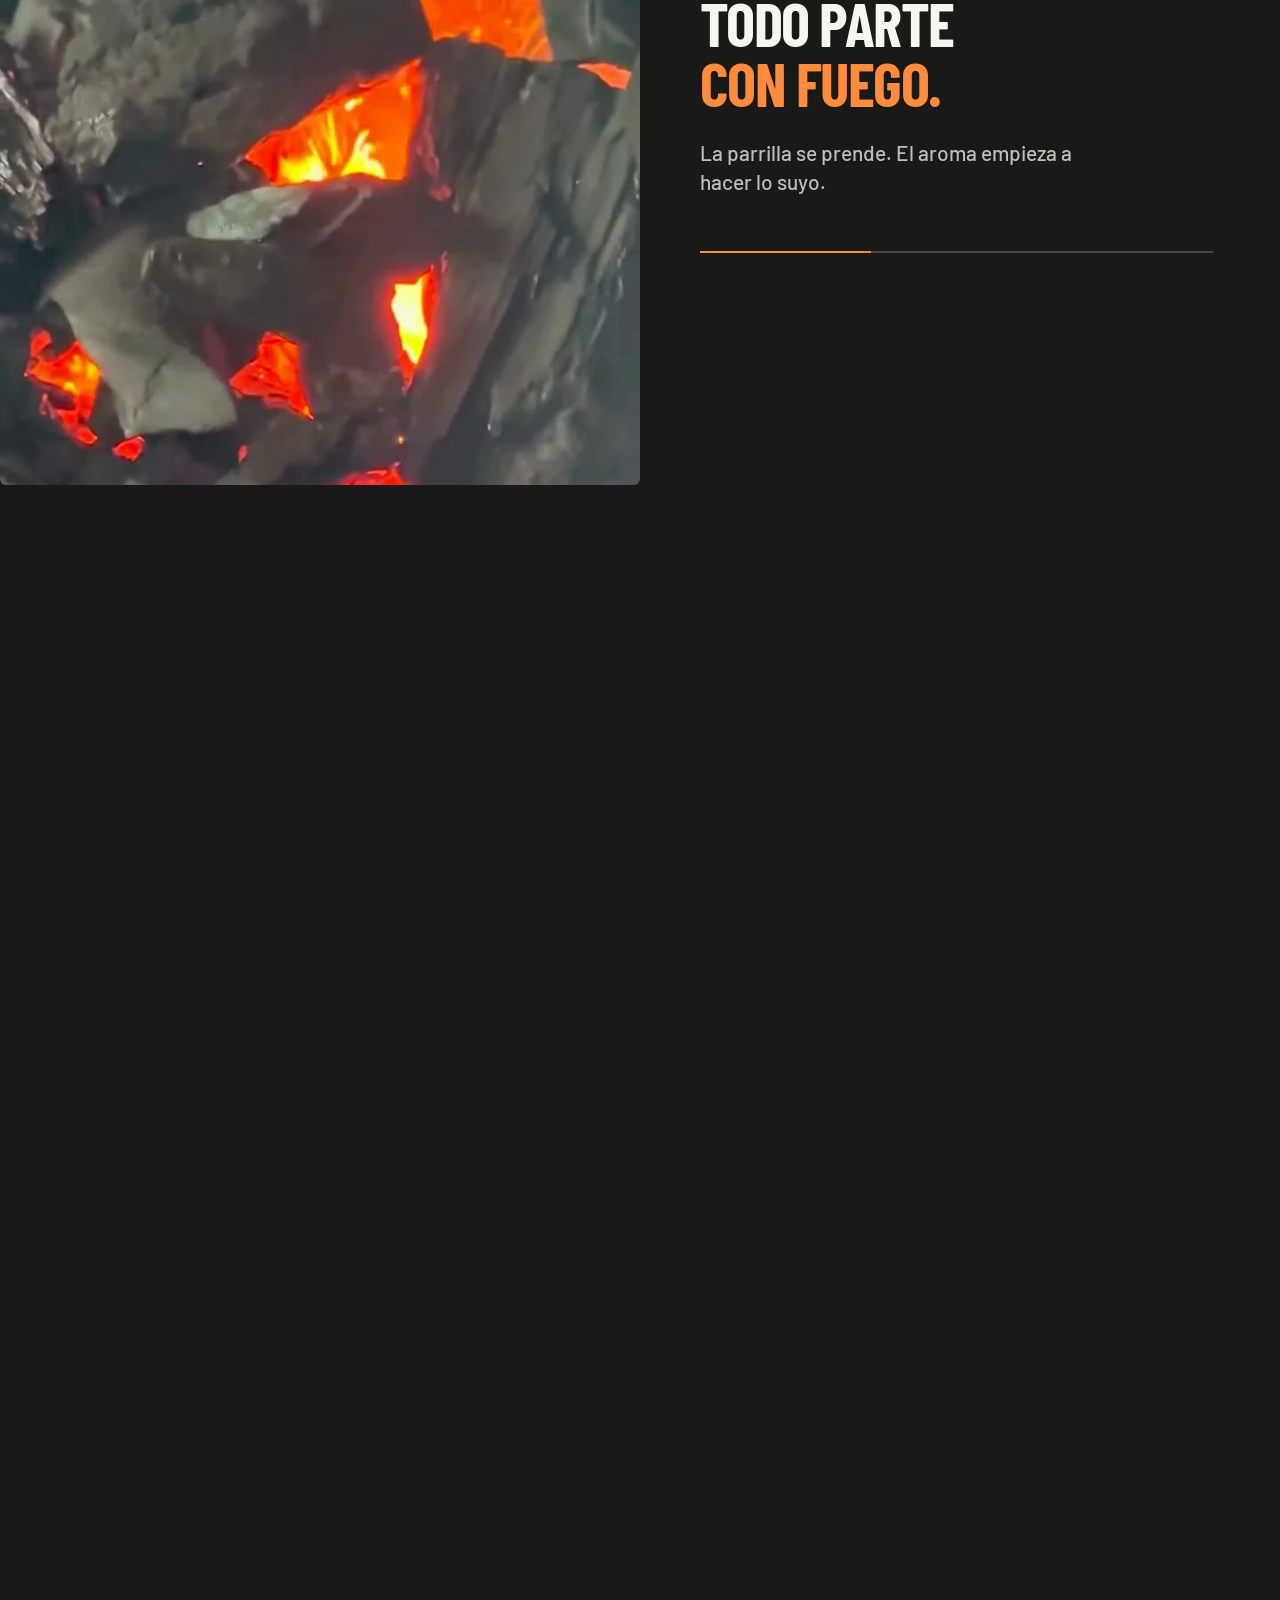
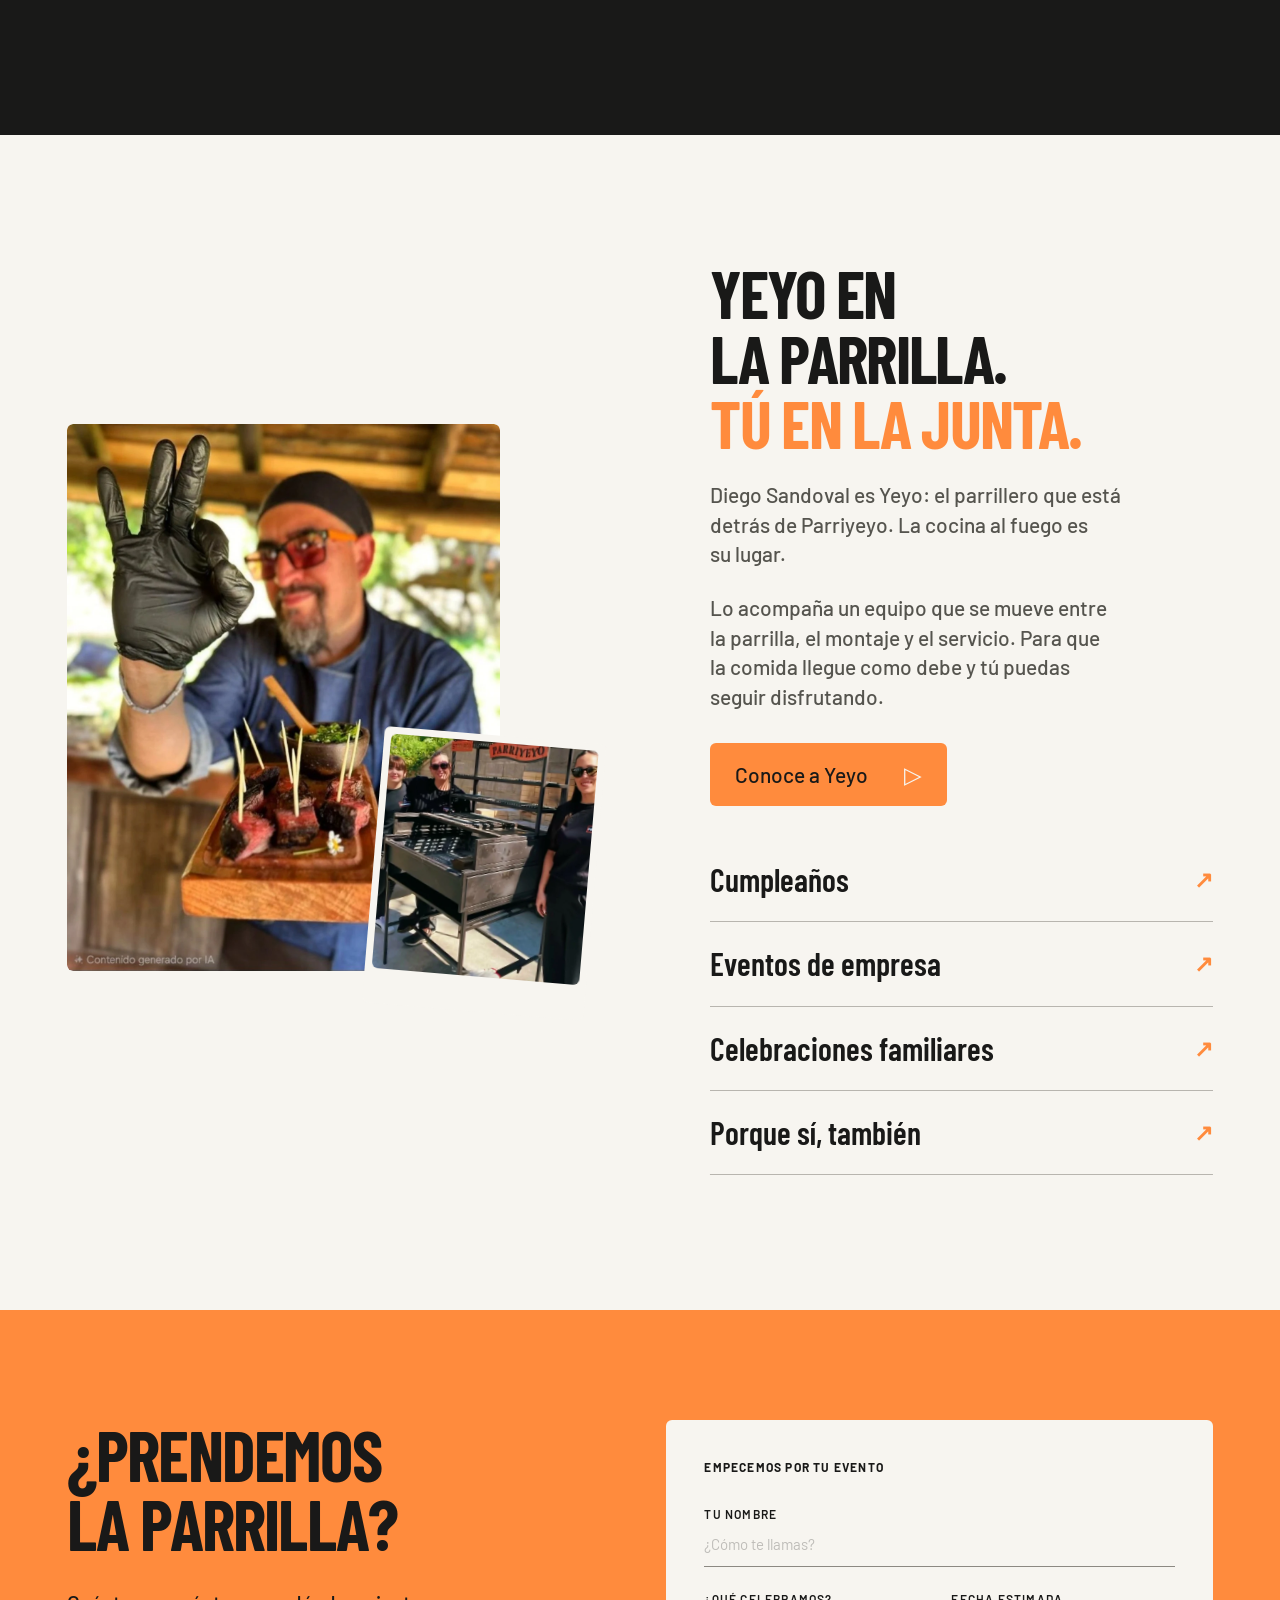
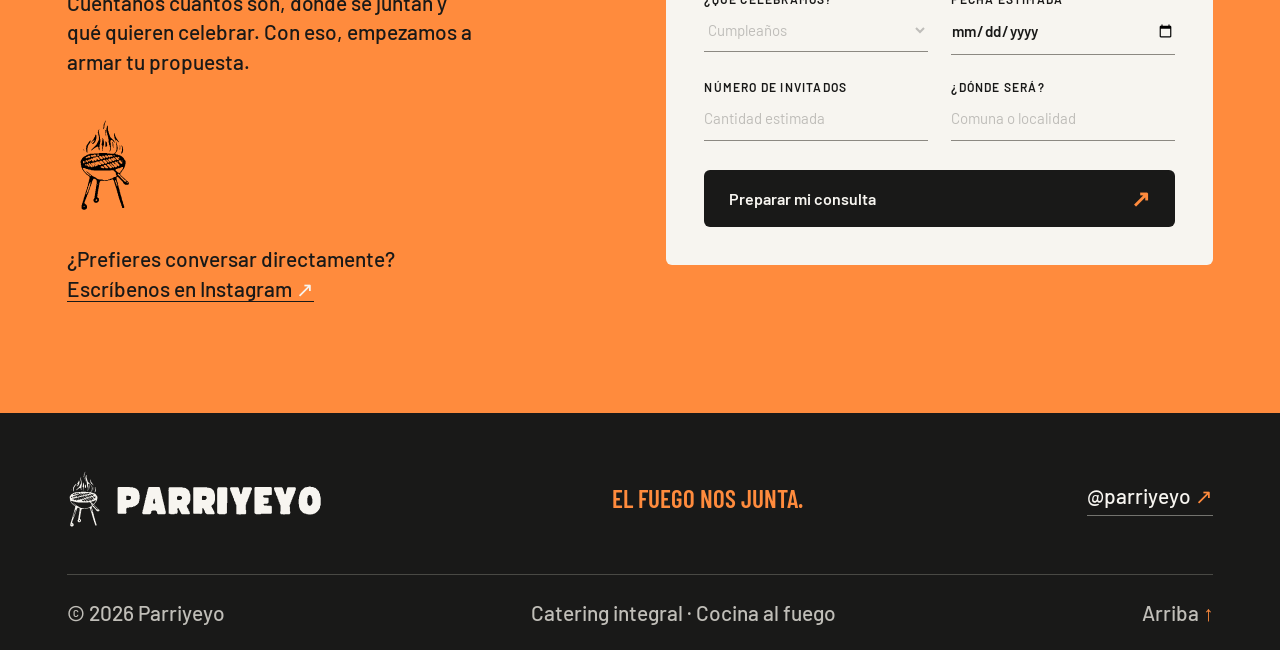
==== commit 8a80bc63: "Remove hero circular seal and its animation on all devices" ====
--- a/index.html
+++ b/index.html
@@ -15,7 +15,7 @@
 <main id="contenido">
 <section class="hero" id="inicio" aria-labelledby="hero-title">
 <div class="hero-copy"><h1 id="hero-title"><span class="hero-opening">PRENDAMOS</span><br><em>LA PARRILLA</em></h1><p class="hero-description">Tú pones el lugar.<br>Nosotros, el fuego, la comida<br>y todo para disfrutar.</p><div class="hero-actions"><a class="button" href="#cotizar">Cotiza tu evento <span aria-hidden="true">↗</span></a><button class="text-button" data-video="experiencia" data-title="Una junta con Parriyeyo">Ver la experiencia <span aria-hidden="true">▷</span></button></div><div class="hero-foot"><a href="#cocina" aria-label="Bajar a nuestra cocina">desliza <span aria-hidden="true">↓</span></a></div></div>
-<div class="hero-visual"><div class="hero-film"><video id="hero-video" class="ambient" muted loop playsinline preload="none" poster="assets/editorial/parrilla.webp" aria-label="Preparaciones de Parriyeyo: fuego, cortes, bocados y Diego sirviendo" data-src="assets/video/la-junta.mp4"></video></div><div class="hero-stills"><figure><img src="assets/editorial/malaya.webp" alt="Malaya a la pizza con tomate, queso y albahaca" width="720" height="1062" fetchpriority="high"></figure><figure><img src="assets/editorial/yeyo-gesto.webp" alt="Yeyo sonriendo, con una tabla de bocados y su gesto de aprobación" width="1216" height="1536"></figure></div><a class="round-seal" href="#experiencia" aria-label="Conoce el catering integral">TÚ DISFRUTA.<strong>NOSOTROS<br>COCINAMOS.</strong></a></div>
+<div class="hero-visual"><div class="hero-film"><video id="hero-video" class="ambient" muted loop playsinline preload="none" poster="assets/editorial/parrilla.webp" aria-label="Preparaciones de Parriyeyo: fuego, cortes, bocados y Diego sirviendo" data-src="assets/video/la-junta.mp4"></video></div><div class="hero-stills"><figure><img src="assets/editorial/malaya.webp" alt="Malaya a la pizza con tomate, queso y albahaca" width="720" height="1062" fetchpriority="high"></figure><figure><img src="assets/editorial/yeyo-gesto.webp" alt="Yeyo sonriendo, con una tabla de bocados y su gesto de aprobación" width="1216" height="1536"></figure></div></div>
 </section>
 <div class="ticker" aria-label="Fuego, buena comida y buena compañía"><div class="ticker-track" aria-hidden="true"><span>FUEGO REAL</span><i>✳</i><span>BUENA COMIDA</span><i>✳</i><span>MEJOR COMPAÑÍA</span><i>✳</i><span>FUEGO REAL</span><i>✳</i><span>BUENA COMIDA</span><i>✳</i><span>MEJOR COMPAÑÍA</span><i>✳</i></div></div>
 <section class="kitchen section" id="cocina" aria-labelledby="kitchen-title"><div class="section-heading"><div><h2 id="kitchen-title">LO QUE LLEVAMOS<br><em>A TU MESA.</em></h2></div><div class="section-aside"><p>Cortes a la parrilla, bocados para conversar y preparaciones que se terminan frente a tus invitados.</p><div class="rail-controls"><span id="rail-count" aria-live="polite">01 / 06</span><button id="dish-prev" class="arrow-button" aria-label="Preparación anterior" aria-controls="dish-rail"><span class="ui-icon" aria-hidden="true">←</span></button><button id="dish-next" class="arrow-button" aria-label="Siguiente preparación" aria-controls="dish-rail"><span class="ui-icon" aria-hidden="true">→</span></button></div></div></div>
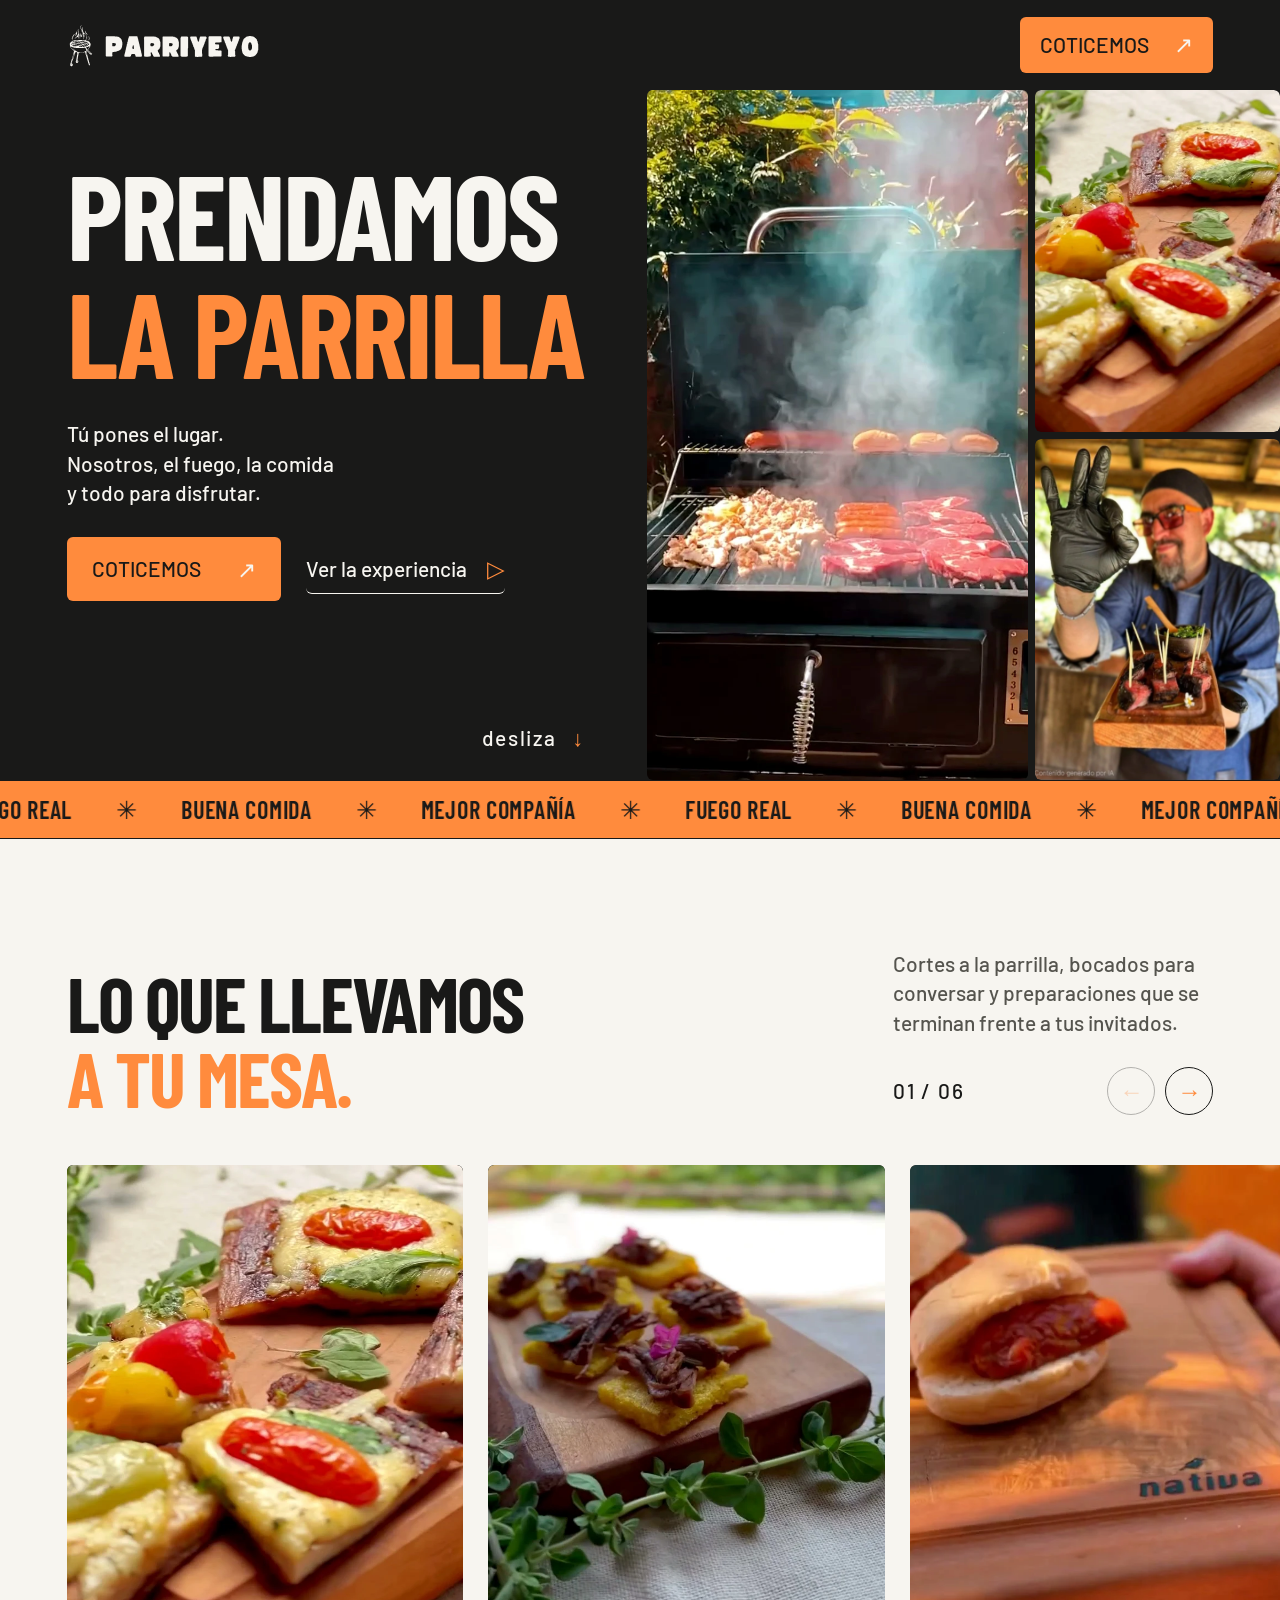
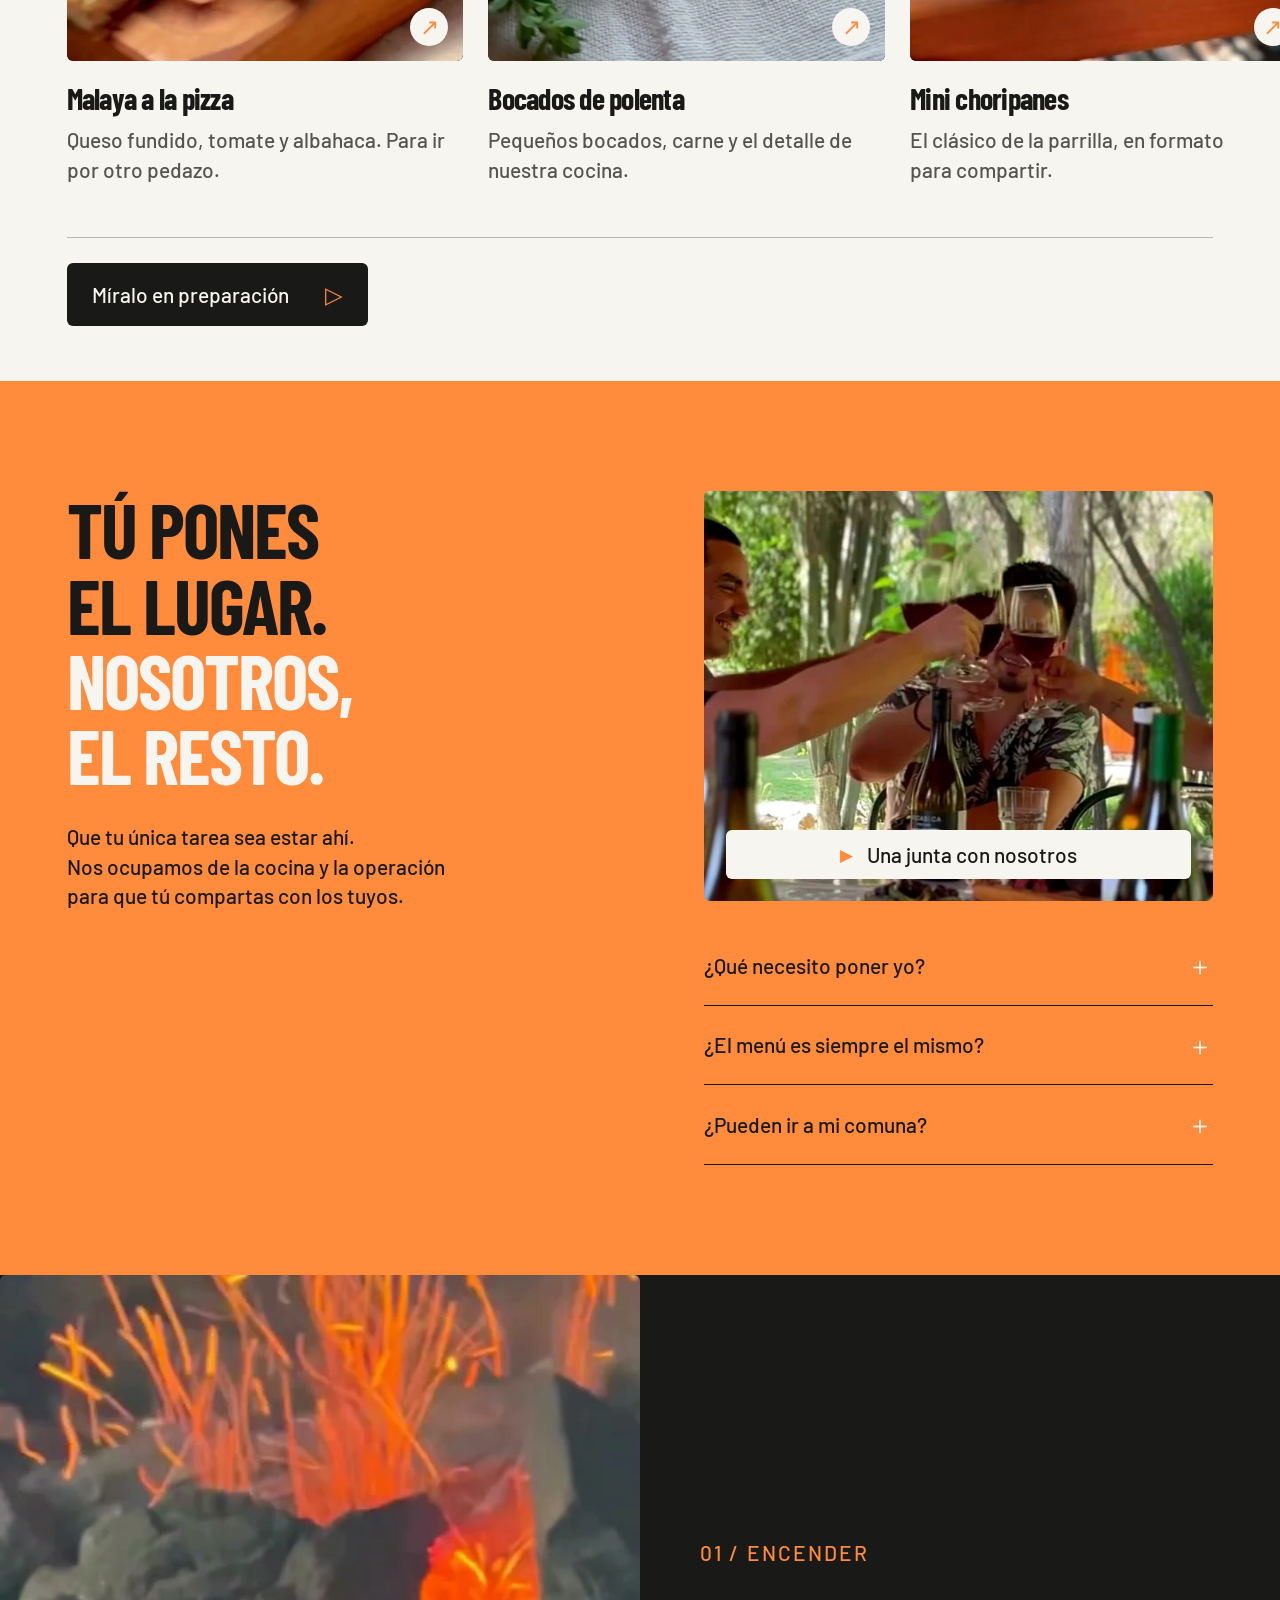
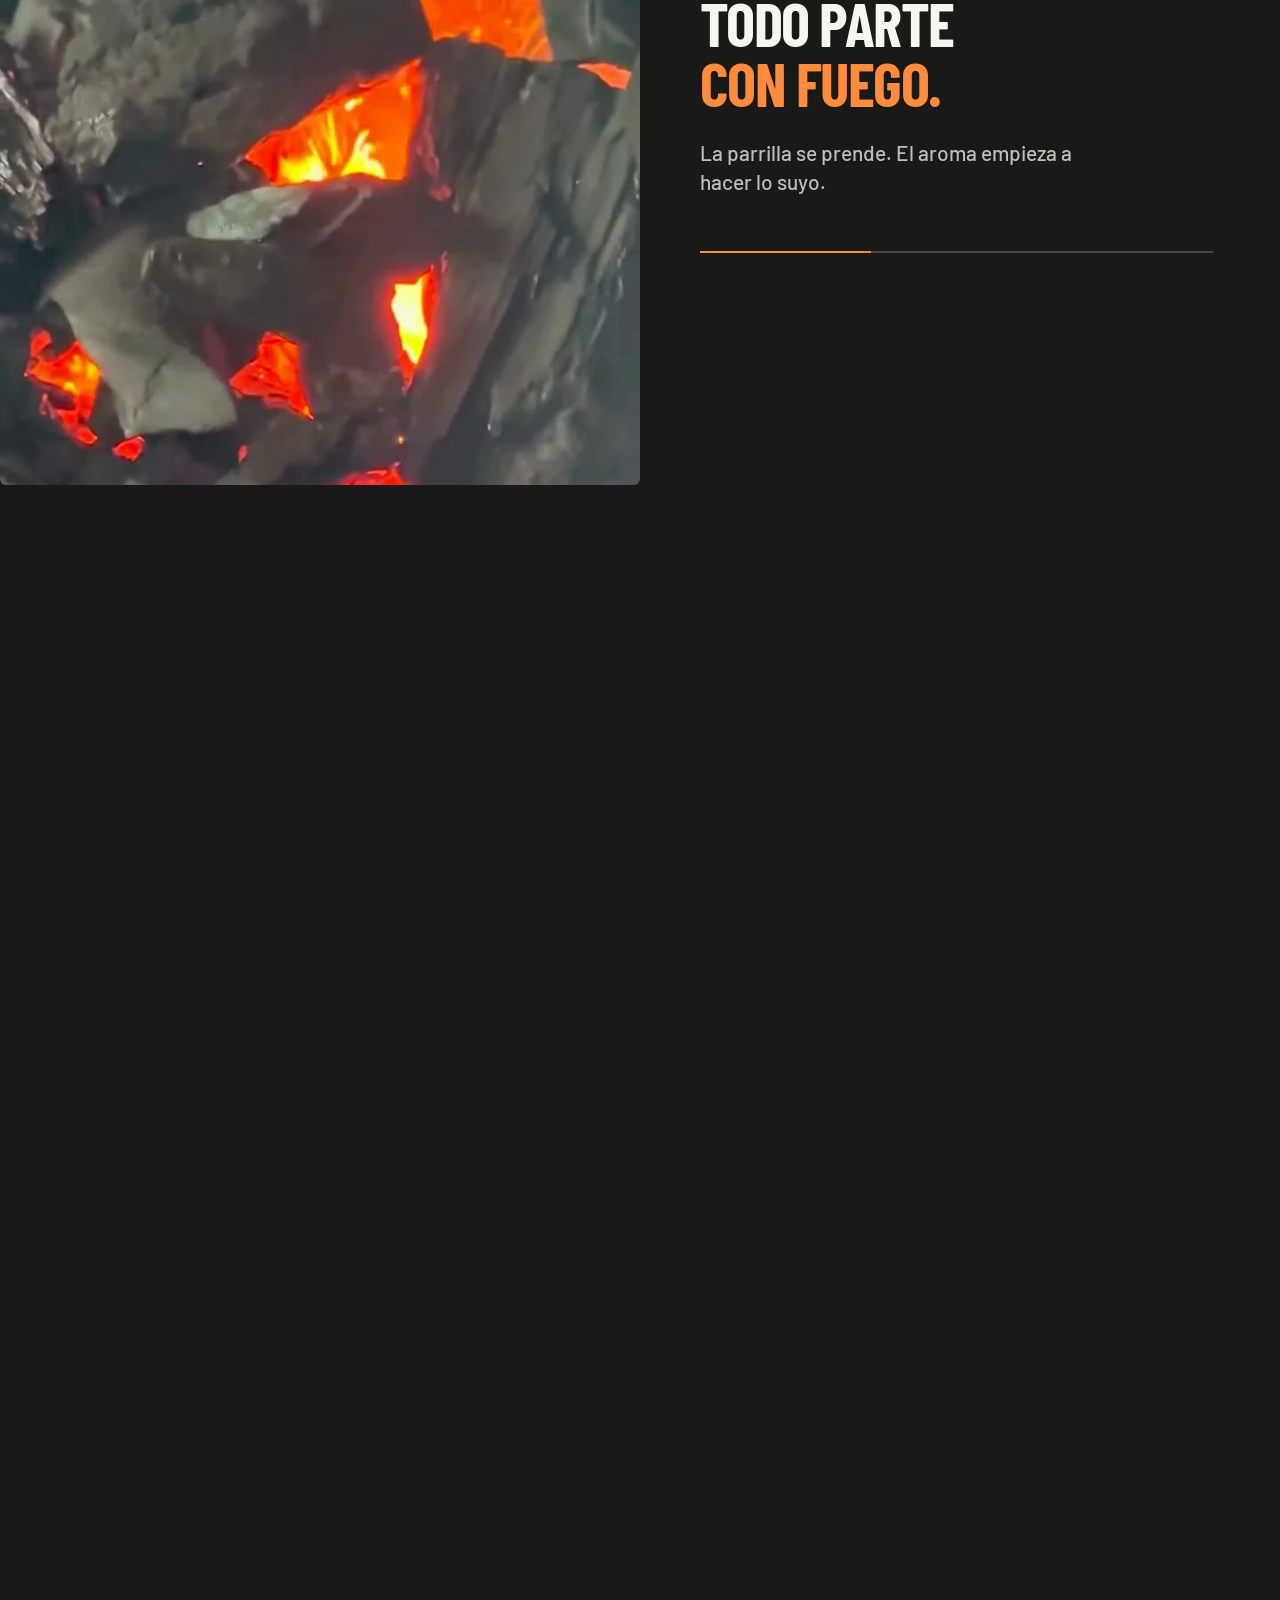
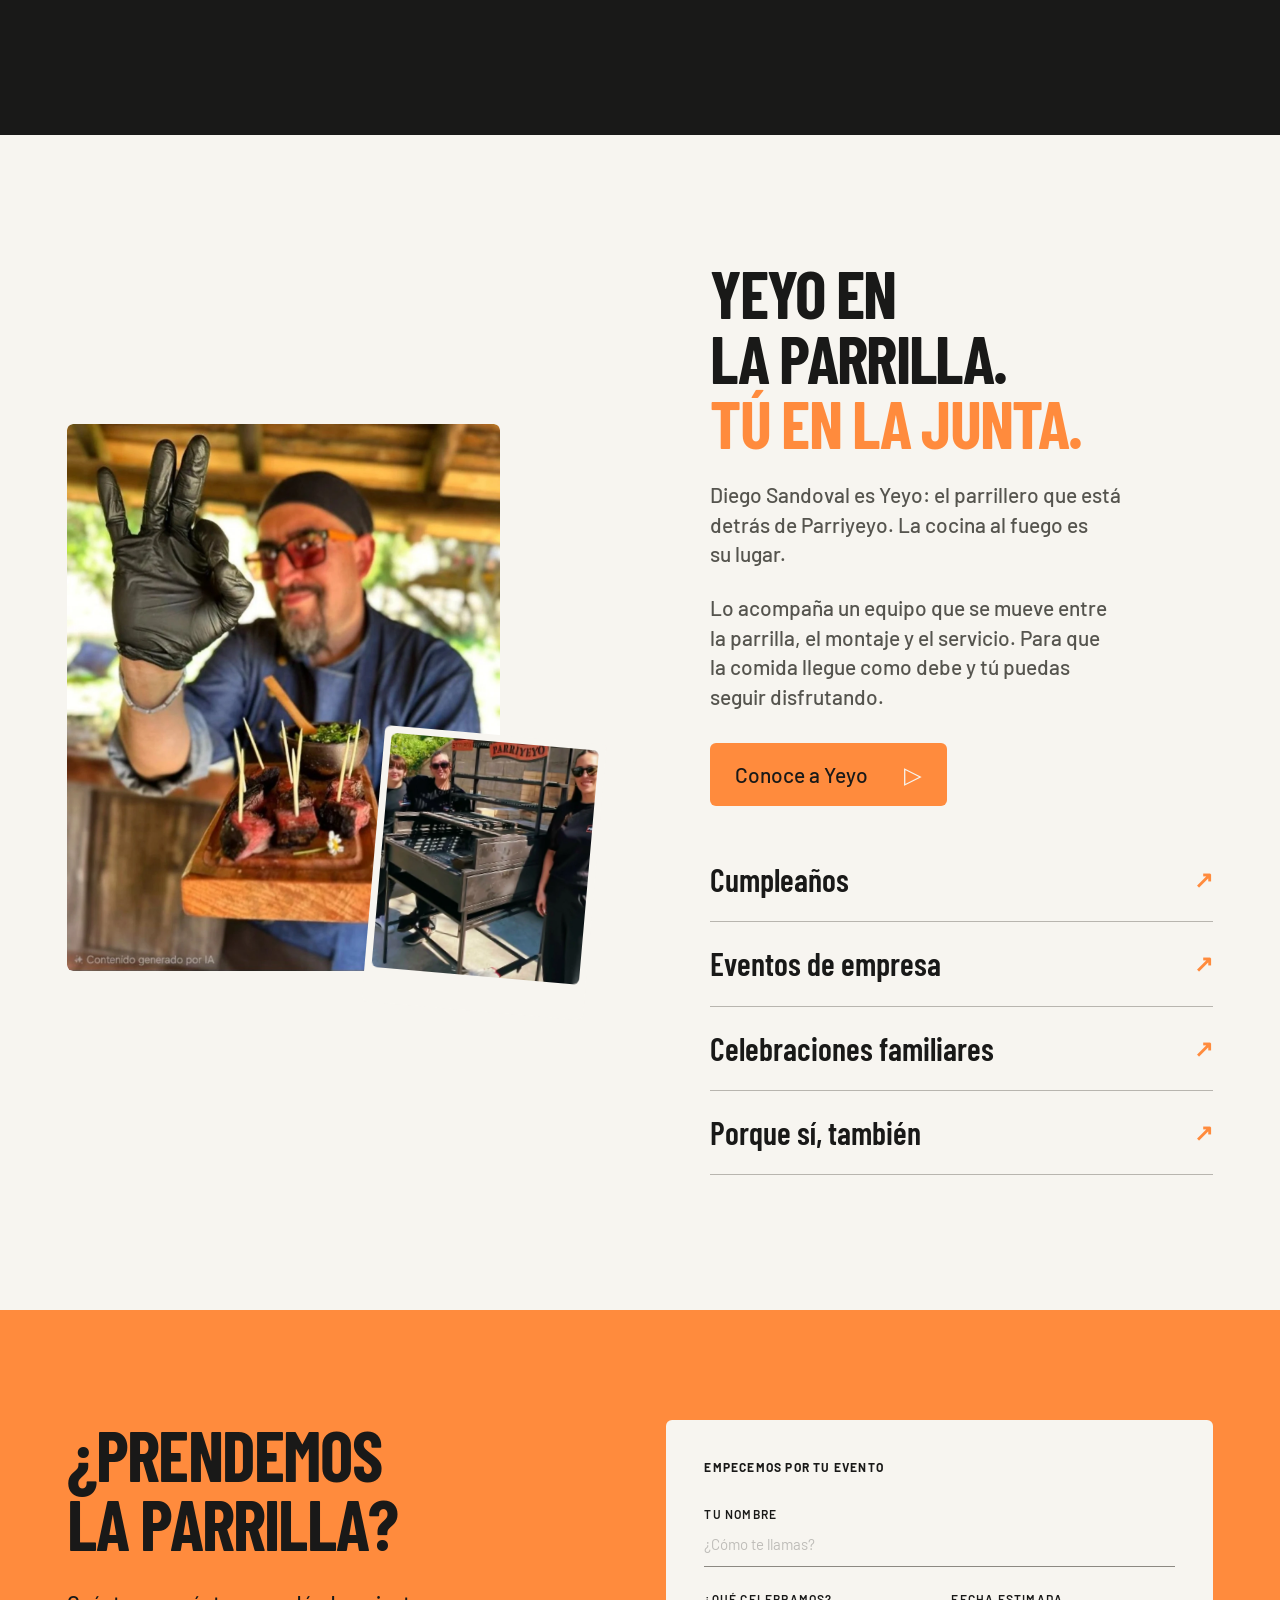
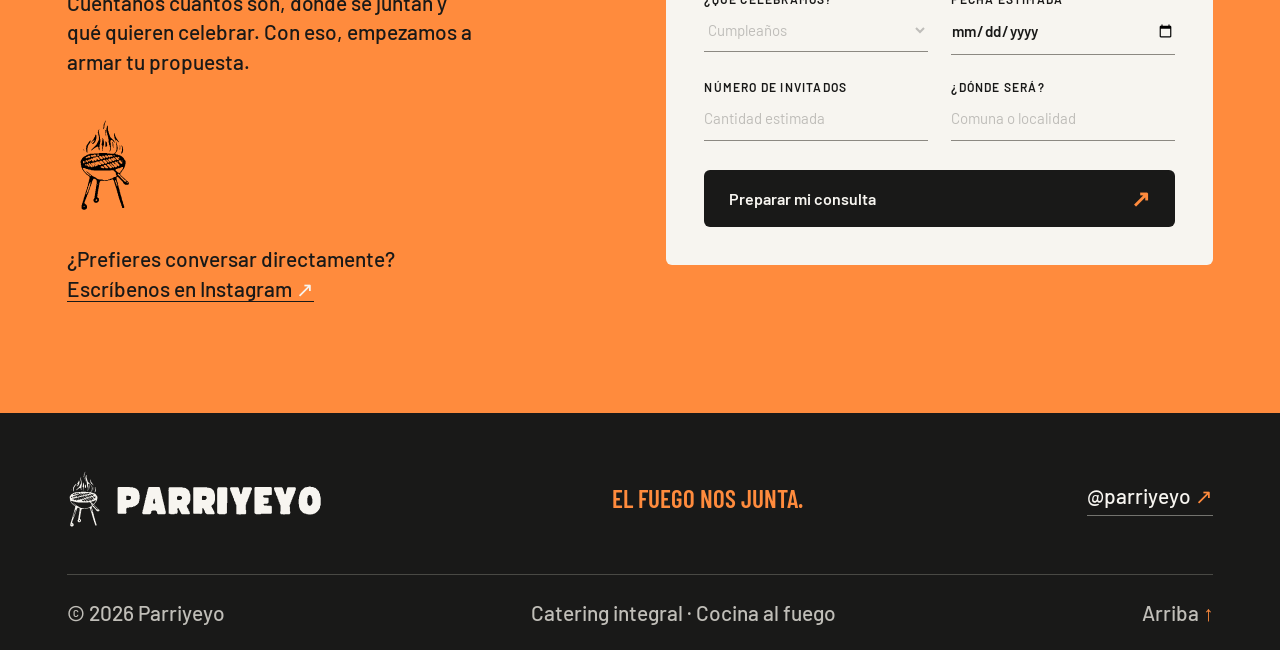
==== commit f660e65c: "Rename hero and header quote CTAs to COTICEMOS" ====
--- a/index.html
+++ b/index.html
@@ -11,10 +11,10 @@
 </head>
 <body>
 <a class="skip" href="#contenido">Saltar al contenido</a>
-<header class="site-header"><a href="#inicio" class="brand" aria-label="Parriyeyo, inicio"><img src="assets/marca/imagotipo-horizontal.svg" alt="Parriyeyo" width="210" height="50"></a><button class="menu-toggle" aria-expanded="false" aria-controls="navigation">Menú <span aria-hidden="true">＋</span></button><nav id="navigation" aria-label="Navegación principal"><a class="button button-small" href="#cotizar">Armemos tu evento <span aria-hidden="true">↗</span></a></nav></header>
+<header class="site-header"><a href="#inicio" class="brand" aria-label="Parriyeyo, inicio"><img src="assets/marca/imagotipo-horizontal.svg" alt="Parriyeyo" width="210" height="50"></a><button class="menu-toggle" aria-expanded="false" aria-controls="navigation">Menú <span aria-hidden="true">＋</span></button><nav id="navigation" aria-label="Navegación principal"><a class="button button-small" href="#cotizar">COTICEMOS <span aria-hidden="true">↗</span></a></nav></header>
 <main id="contenido">
 <section class="hero" id="inicio" aria-labelledby="hero-title">
-<div class="hero-copy"><h1 id="hero-title"><span class="hero-opening">PRENDAMOS</span><br><em>LA PARRILLA</em></h1><p class="hero-description">Tú pones el lugar.<br>Nosotros, el fuego, la comida<br>y todo para disfrutar.</p><div class="hero-actions"><a class="button" href="#cotizar">Cotiza tu evento <span aria-hidden="true">↗</span></a><button class="text-button" data-video="experiencia" data-title="Una junta con Parriyeyo">Ver la experiencia <span aria-hidden="true">▷</span></button></div><div class="hero-foot"><a href="#cocina" aria-label="Bajar a nuestra cocina">desliza <span aria-hidden="true">↓</span></a></div></div>
+<div class="hero-copy"><h1 id="hero-title"><span class="hero-opening">PRENDAMOS</span><br><em>LA PARRILLA</em></h1><p class="hero-description">Tú pones el lugar.<br>Nosotros, el fuego, la comida<br>y todo para disfrutar.</p><div class="hero-actions"><a class="button" href="#cotizar">COTICEMOS <span aria-hidden="true">↗</span></a><button class="text-button" data-video="experiencia" data-title="Una junta con Parriyeyo">Ver la experiencia <span aria-hidden="true">▷</span></button></div><div class="hero-foot"><a href="#cocina" aria-label="Bajar a nuestra cocina">desliza <span aria-hidden="true">↓</span></a></div></div>
 <div class="hero-visual"><div class="hero-film"><video id="hero-video" class="ambient" muted loop playsinline preload="none" poster="assets/editorial/parrilla.webp" aria-label="Preparaciones de Parriyeyo: fuego, cortes, bocados y Diego sirviendo" data-src="assets/video/la-junta.mp4"></video></div><div class="hero-stills"><figure><img src="assets/editorial/malaya.webp" alt="Malaya a la pizza con tomate, queso y albahaca" width="720" height="1062" fetchpriority="high"></figure><figure><img src="assets/editorial/yeyo-gesto.webp" alt="Yeyo sonriendo, con una tabla de bocados y su gesto de aprobación" width="1216" height="1536"></figure></div></div>
 </section>
 <div class="ticker" aria-label="Fuego, buena comida y buena compañía"><div class="ticker-track" aria-hidden="true"><span>FUEGO REAL</span><i>✳</i><span>BUENA COMIDA</span><i>✳</i><span>MEJOR COMPAÑÍA</span><i>✳</i><span>FUEGO REAL</span><i>✳</i><span>BUENA COMIDA</span><i>✳</i><span>MEJOR COMPAÑÍA</span><i>✳</i></div></div>
